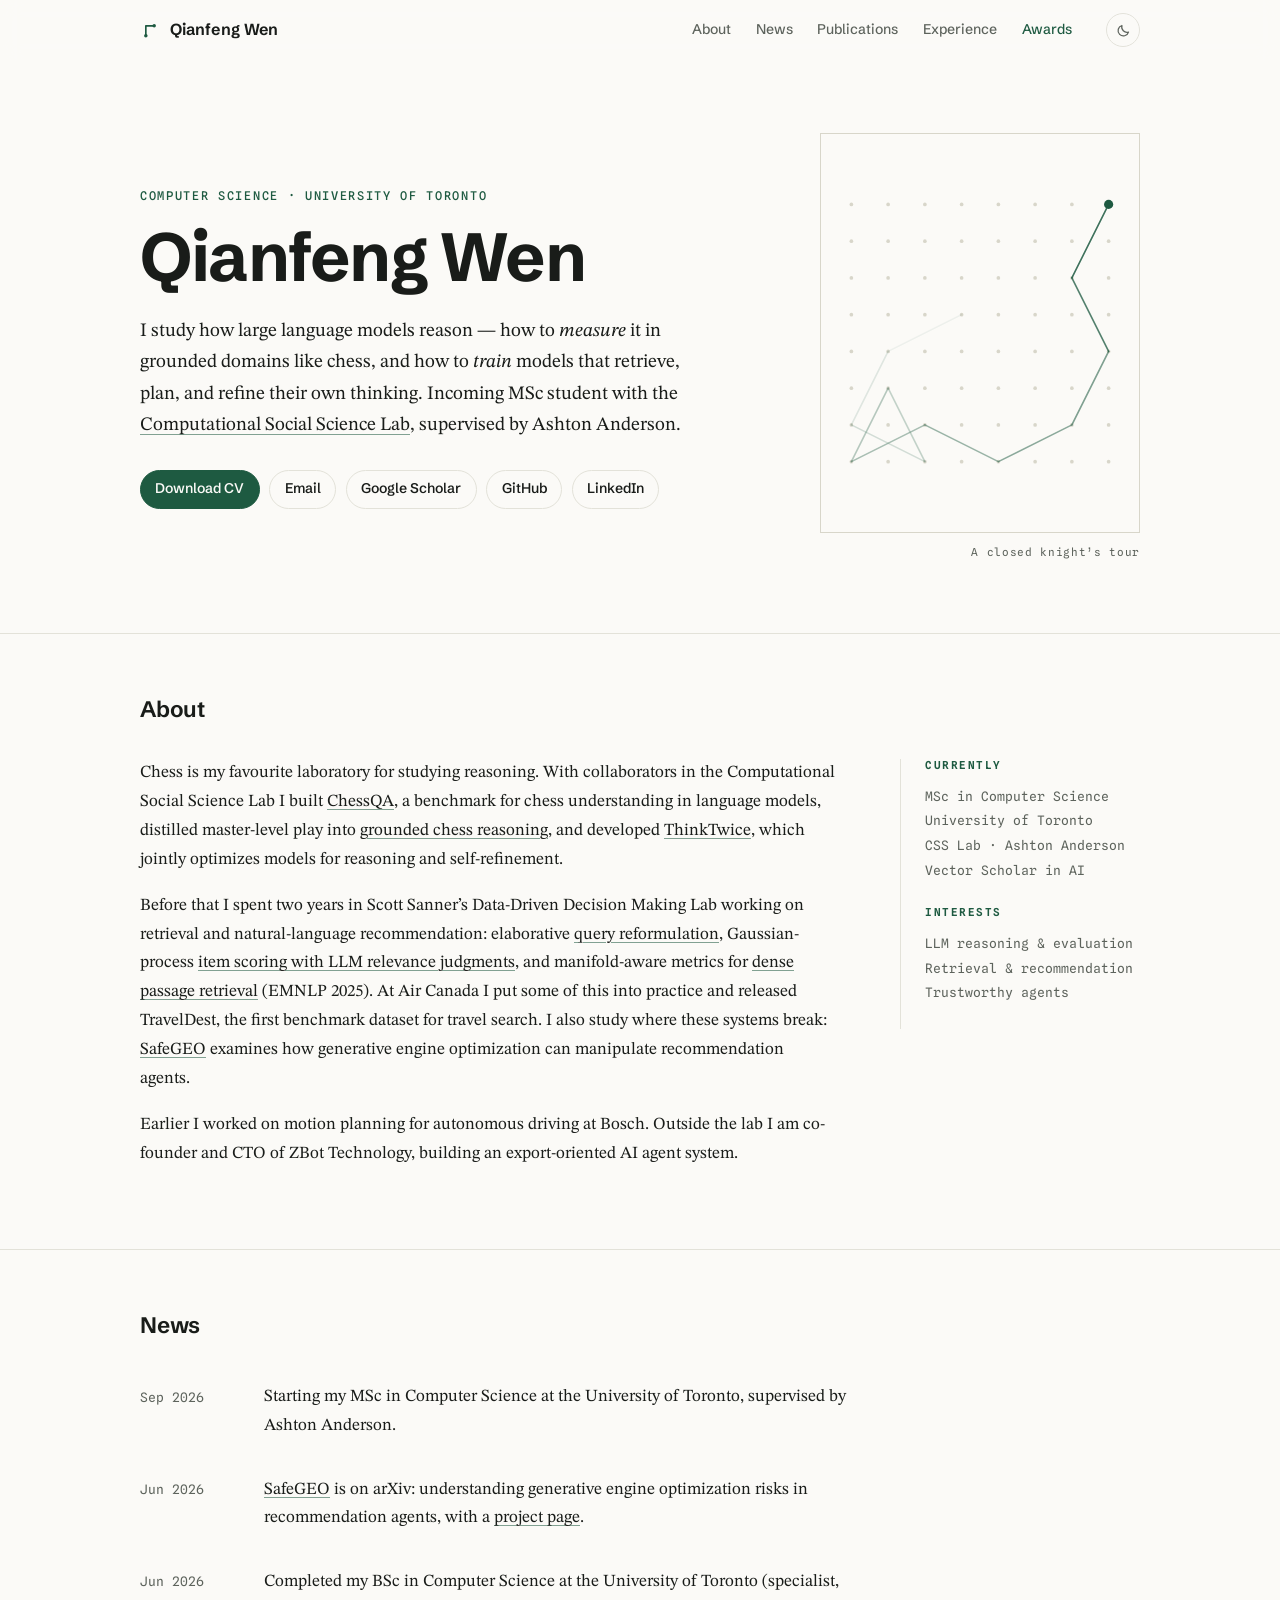
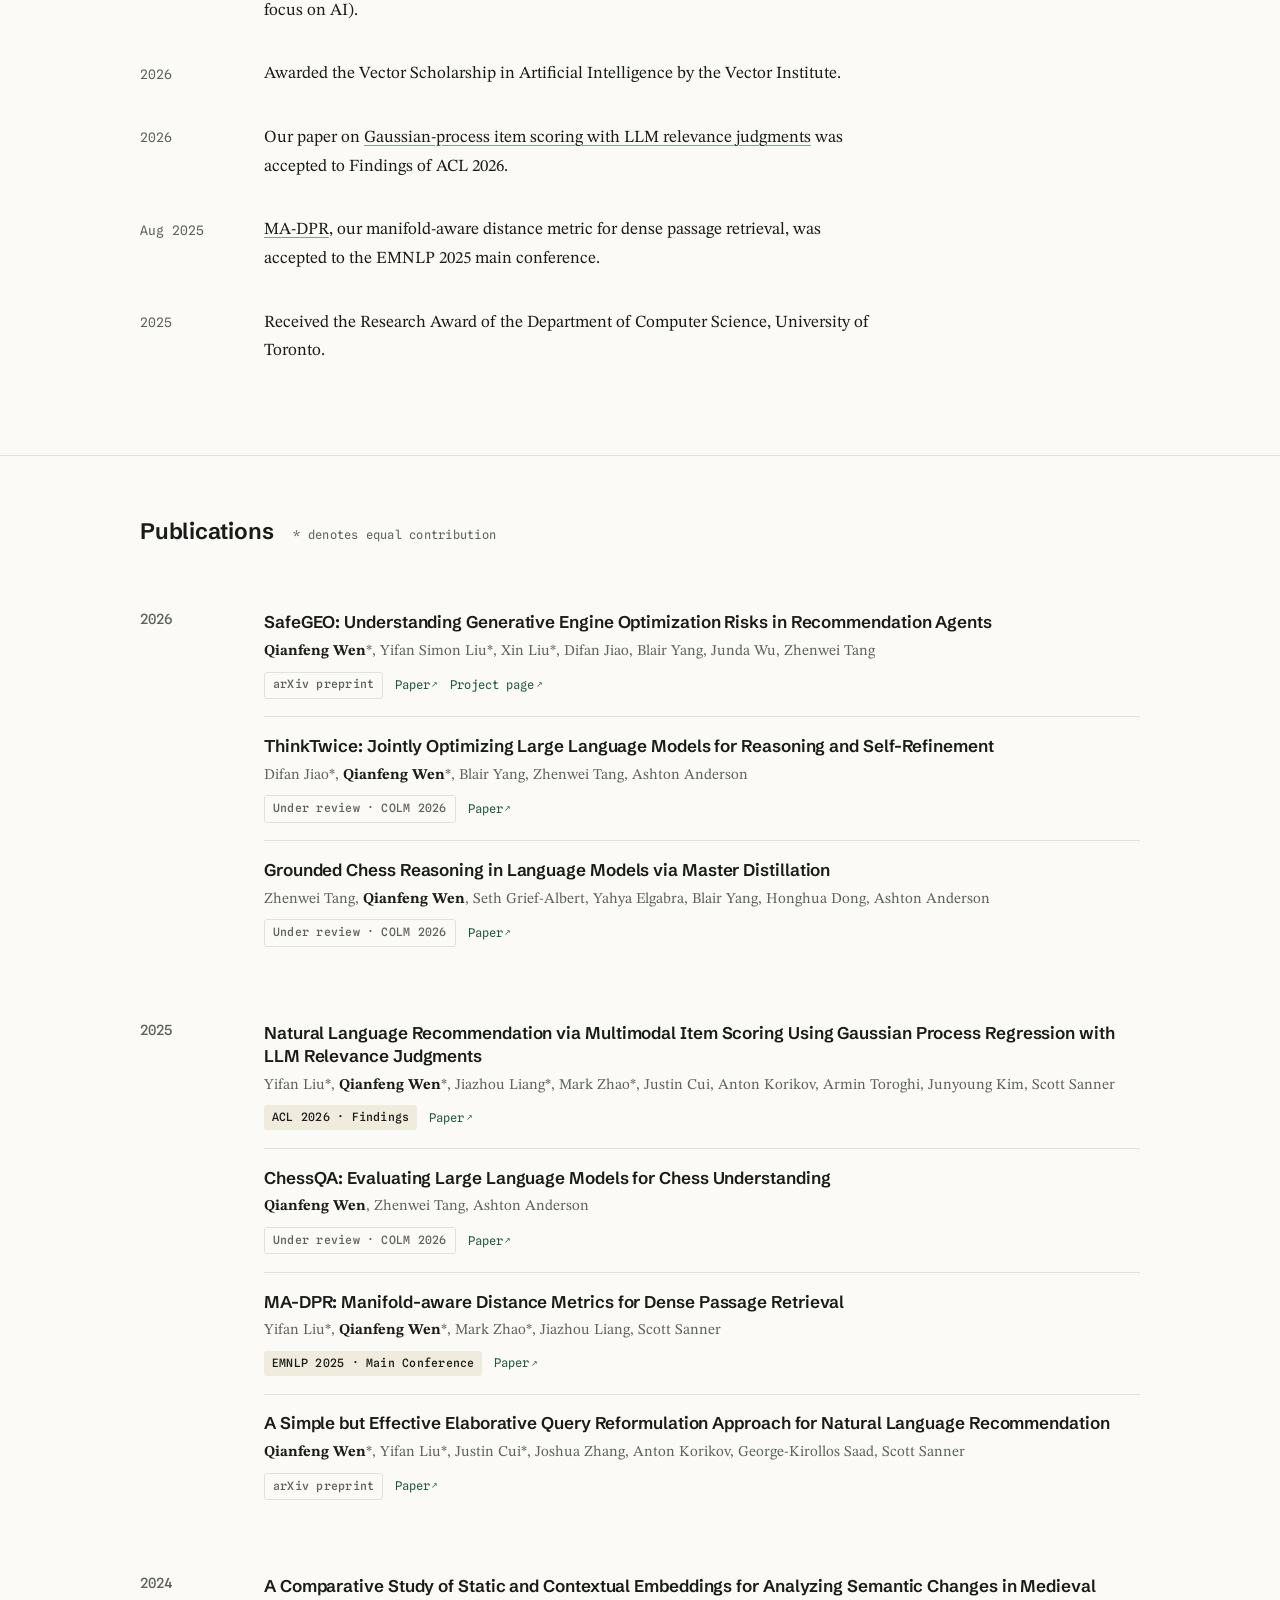
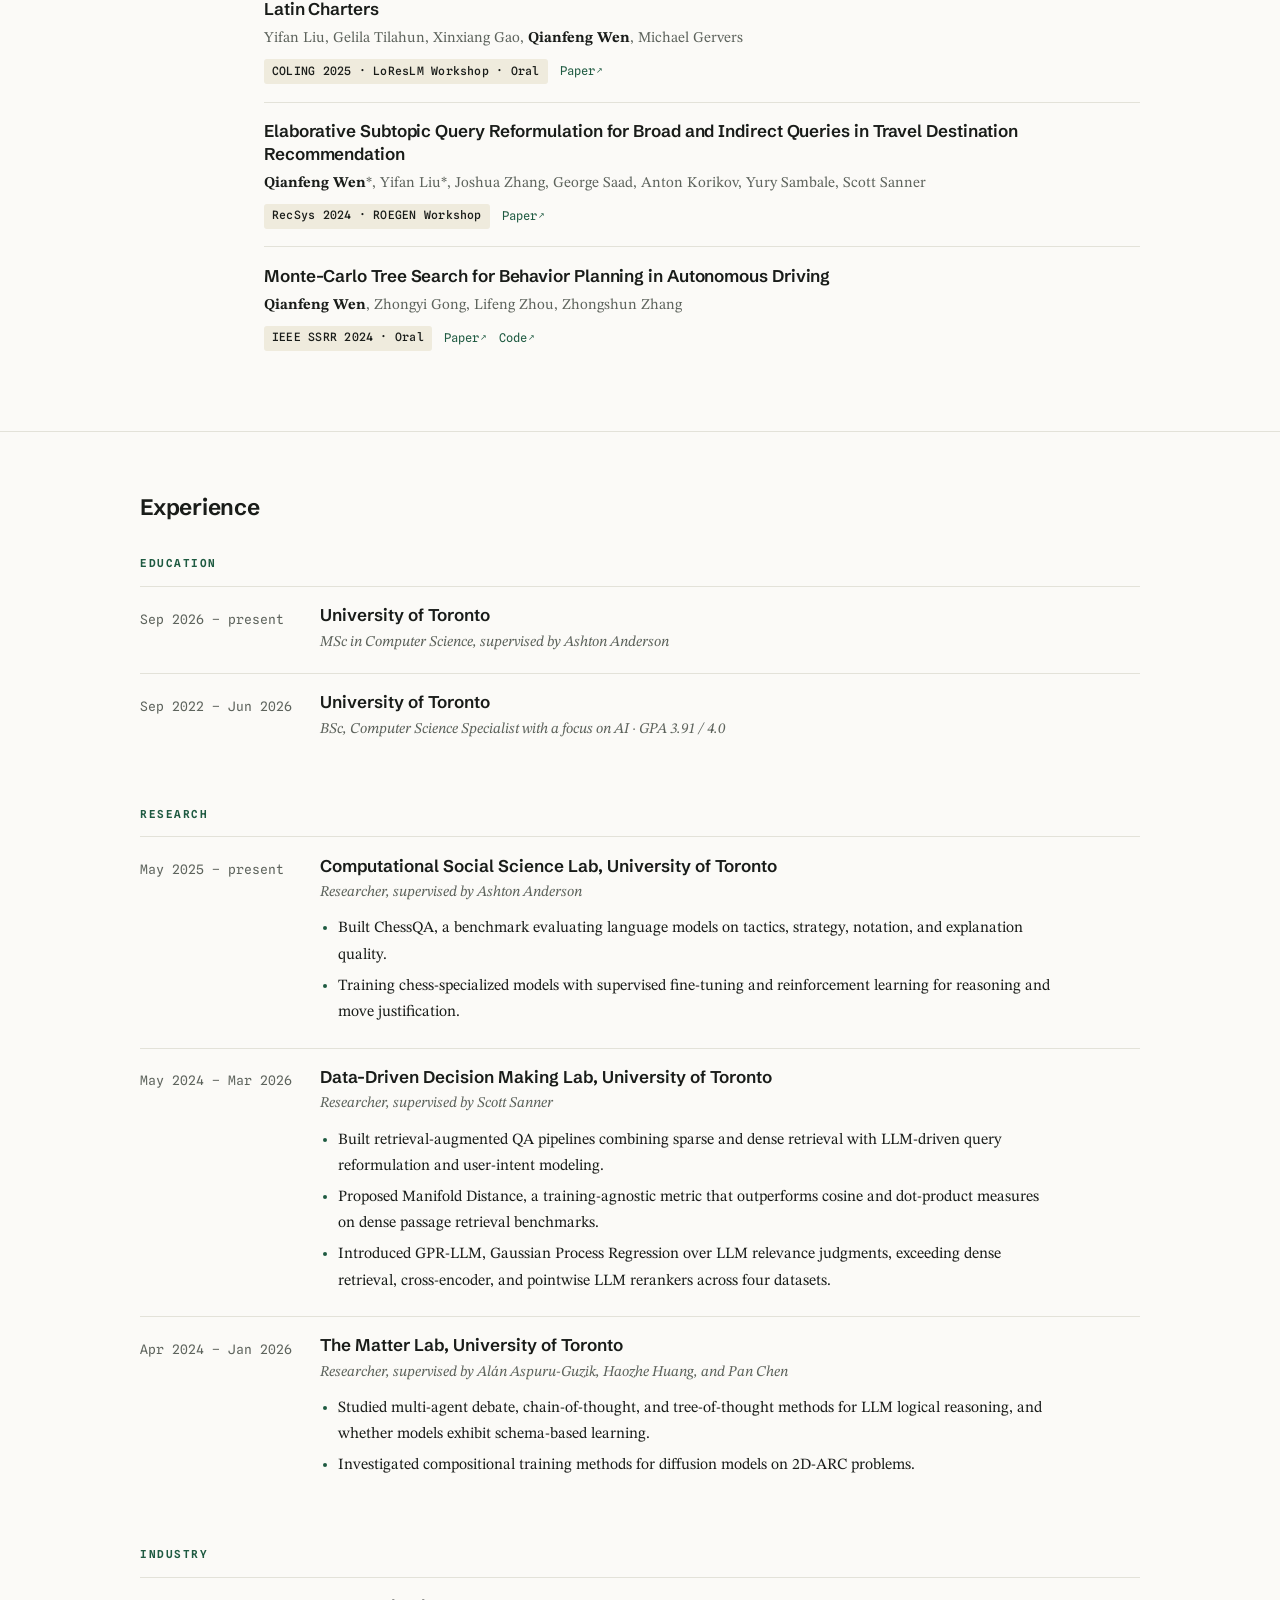
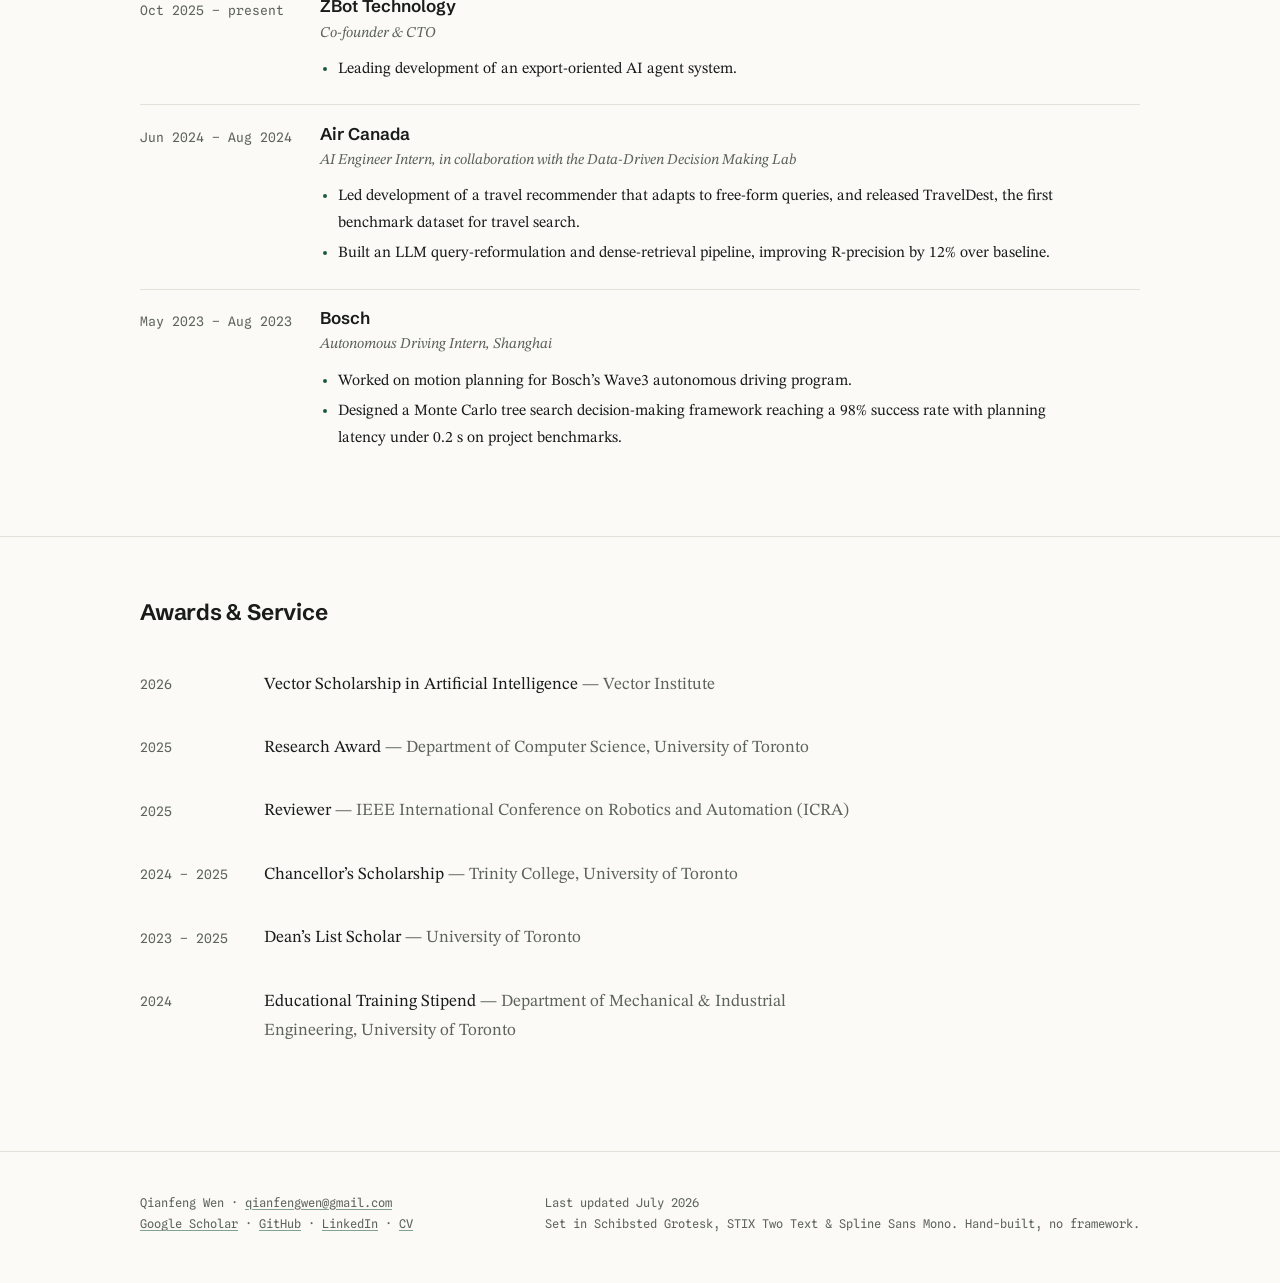
==== index.html @ 39c39734 "Polish: comet-trail ornament, OG card, README, focus and QA fixes The knight's tour now renders as a" ====
<!DOCTYPE html>
<html lang="en">
<head>
  <meta charset="utf-8">
  <meta name="viewport" content="width=device-width, initial-scale=1">
  <title>Qianfeng Wen — University of Toronto</title>
  <meta name="description" content="Qianfeng Wen is a computer science researcher at the University of Toronto studying how large language models reason: evaluation and training in grounded domains like chess, retrieval and recommendation, and the safety of recommendation agents.">
  <link rel="canonical" href="https://qianfengwen.github.io/">
  <link rel="icon" type="image/svg+xml" href="assets/img/favicon.svg">
  <link rel="stylesheet" href="assets/fonts/fonts.css">
  <link rel="stylesheet" href="css/main.css">

  <meta property="og:type" content="profile">
  <meta property="og:title" content="Qianfeng Wen — University of Toronto">
  <meta property="og:description" content="Research on LLM reasoning and evaluation, retrieval and recommendation, and trustworthy recommendation agents.">
  <meta property="og:url" content="https://qianfengwen.github.io/">
  <meta property="og:image" content="https://qianfengwen.github.io/assets/img/og-card.png">
  <meta name="twitter:card" content="summary_large_image">

  <script>
    // Set theme before first paint to avoid a flash of the wrong scheme.
    (function () {
      var saved = localStorage.getItem('theme');
      if (saved === 'dark' || saved === 'light') {
        document.documentElement.setAttribute('data-theme', saved);
      }
    })();
  </script>

  <script type="application/ld+json">
  {
    "@context": "https://schema.org",
    "@type": "Person",
    "name": "Qianfeng Wen",
    "email": "mailto:qianfengwen@gmail.com",
    "url": "https://qianfengwen.github.io/",
    "affiliation": {
      "@type": "CollegeOrUniversity",
      "name": "University of Toronto"
    },
    "jobTitle": "Graduate researcher",
    "knowsAbout": ["Large language models", "Natural language processing", "Information retrieval", "Recommender systems"],
    "sameAs": [
      "https://scholar.google.com/citations?user=auhnI1MAAAAJ",
      "https://github.com/QianfengWen/",
      "https://linkedin.com/in/qianfeng-wen-23a127290/"
    ]
  }
  </script>
</head>
<body>
  <a class="visually-hidden" href="#about">Skip to content</a>

  <header class="site-header">
    <div class="wrap">
      <a class="brand" href="#top" aria-label="Qianfeng Wen, back to top">
        <svg class="mark" width="20" height="20" viewBox="0 0 24 24" fill="none" aria-hidden="true">
          <path d="M7 19 L7 7 L17 7" stroke="currentColor" stroke-width="2" stroke-linecap="round" stroke-linejoin="round"/>
          <circle cx="7" cy="19" r="2.1" fill="currentColor"/>
          <circle cx="17" cy="7" r="2.1" fill="currentColor"/>
        </svg>
        Qianfeng Wen
      </a>
      <nav class="site-nav" aria-label="Sections">
        <a href="#about">About</a>
        <a href="#news">News</a>
        <a href="#publications">Publications</a>
        <a href="#experience">Experience</a>
        <a href="#awards">Awards</a>
      </nav>
      <button class="theme-toggle" type="button" aria-label="Switch color theme">
        <svg class="icon-moon" width="15" height="15" viewBox="0 0 24 24" fill="none" aria-hidden="true">
          <path d="M20 14.5A8.5 8.5 0 0 1 9.5 4 8.5 8.5 0 1 0 20 14.5Z" stroke="currentColor" stroke-width="2" stroke-linejoin="round"/>
        </svg>
        <svg class="icon-sun" width="15" height="15" viewBox="0 0 24 24" fill="none" aria-hidden="true">
          <circle cx="12" cy="12" r="4.5" stroke="currentColor" stroke-width="2"/>
          <path d="M12 2.5v3M12 18.5v3M2.5 12h3M18.5 12h3M5 5l2 2M17 17l2 2M19 5l-2 2M7 17l-2 2" stroke="currentColor" stroke-width="2" stroke-linecap="round"/>
        </svg>
      </button>
    </div>
  </header>

  <main id="top">

    <!-- ================= Hero ================= -->
    <section class="hero">
      <div class="wrap">
        <div class="hero-text">
          <p class="eyebrow">Computer Science &middot; University of Toronto</p>
          <h1>Qianfeng Wen</h1>
          <p class="lede">
            I study how large language models reason &mdash; how to <em>measure</em> it in grounded
            domains like chess, and how to <em>train</em> models that retrieve, plan, and refine
            their own thinking. Incoming MSc student with the
            <a href="https://csslab.cs.toronto.edu/">Computational Social Science Lab</a>,
            supervised by Ashton Anderson.
          </p>
          <div class="contact-row">
            <a class="primary" href="assets/Qianfeng_Wen_CV.pdf">Download CV</a>
            <a href="mailto:qianfengwen@gmail.com">Email</a>
            <a href="https://scholar.google.com/citations?user=auhnI1MAAAAJ">Google Scholar</a>
            <a href="https://github.com/QianfengWen/">GitHub</a>
            <a href="https://linkedin.com/in/qianfeng-wen-23a127290/">LinkedIn</a>
          </div>
        </div>

        <!--
          Portrait slot. To use a real photo, replace the <svg> below with:
            <img src="assets/img/portrait.jpg" alt="Portrait of Qianfeng Wen">
          and delete the <figcaption>. The frame handles sizing.
        -->
        <figure class="portrait">
          <div class="portrait-frame">
            <svg id="knight-tour" viewBox="0 0 320 320" role="img"
                 aria-label="A knight&rsquo;s tour traced on an eight by eight grid of points">
              <g class="tour-grid" id="tour-grid"></g>
              <!-- The tour's first nine moves, newest brightest, oldest faintest -->
              <g class="tour-path" id="tour-path" fill="none" stroke-width="1.75" stroke-linecap="round">
                <line x1="140" y1="140" x2="60" y2="180" opacity="0.09"/>
                <line x1="60" y1="180" x2="20" y2="260" opacity="0.19"/>
                <line x1="20" y1="260" x2="100" y2="300" opacity="0.28"/>
                <line x1="100" y1="300" x2="60" y2="220" opacity="0.38"/>
                <line x1="60" y1="220" x2="20" y2="300" opacity="0.47"/>
                <line x1="20" y1="300" x2="100" y2="260" opacity="0.57"/>
                <line x1="100" y1="260" x2="180" y2="300" opacity="0.66"/>
                <line x1="180" y1="300" x2="260" y2="260" opacity="0.76"/>
                <line x1="260" y1="260" x2="300" y2="180" opacity="0.85"/>
              </g>
              <circle class="tour-knight" id="tour-knight" cx="300" cy="180" r="5"/>
            </svg>
          </div>
          <figcaption>A closed knight&rsquo;s tour</figcaption>
        </figure>
      </div>
    </section>

    <!-- ================= About ================= -->
    <section class="section" id="about">
      <div class="wrap">
        <div class="section-head">
          <h2>About</h2>
        </div>
        <div class="about-grid">
          <div class="about-text">
            <p>
              Chess is my favourite laboratory for studying reasoning. With collaborators in the
              Computational Social Science Lab I built
              <a href="https://arxiv.org/abs/2510.23948">ChessQA</a>, a benchmark for chess
              understanding in language models, distilled master-level play into
              <a href="https://arxiv.org/abs/2603.20510">grounded chess reasoning</a>, and developed
              <a href="https://arxiv.org/abs/2604.01591">ThinkTwice</a>, which jointly optimizes
              models for reasoning and self-refinement.
            </p>
            <p>
              Before that I spent two years in Scott Sanner&rsquo;s Data-Driven Decision Making Lab
              working on retrieval and natural-language recommendation: elaborative
              <a href="https://arxiv.org/abs/2510.02656">query reformulation</a>, Gaussian-process
              <a href="https://arxiv.org/abs/2510.22023">item scoring with LLM relevance judgments</a>,
              and manifold-aware metrics for
              <a href="https://arxiv.org/abs/2509.13562">dense passage retrieval</a> (EMNLP 2025).
              At Air Canada I put some of this into practice and released TravelDest, the first
              benchmark dataset for travel search. I also study where these systems break:
              <a href="https://qianfengwen.github.io/SafeGEO/">SafeGEO</a> examines how generative
              engine optimization can manipulate recommendation agents.
            </p>
            <p>
              Earlier I worked on motion planning for autonomous driving at Bosch. Outside the lab
              I am co-founder and CTO of ZBot Technology, building an export-oriented AI agent
              system.
            </p>
          </div>
          <aside class="about-aside" aria-label="At a glance">
            <div>
              <h3>Currently</h3>
              <ul>
                <li>MSc in Computer Science</li>
                <li>University of Toronto</li>
                <li>CSS Lab &middot; Ashton Anderson</li>
                <li>Vector Scholar in AI</li>
              </ul>
            </div>
            <div>
              <h3>Interests</h3>
              <ul>
                <li>LLM reasoning &amp; evaluation</li>
                <li>Retrieval &amp; recommendation</li>
                <li>Trustworthy agents</li>
              </ul>
            </div>
          </aside>
        </div>
      </div>
    </section>

    <!-- ================= News ================= -->
    <section class="section" id="news">
      <div class="wrap">
        <div class="section-head">
          <h2>News</h2>
        </div>
        <ul class="news-list">
          <li>
            <time datetime="2026-09">Sep 2026</time>
            <p>Starting my MSc in Computer Science at the University of Toronto, supervised by Ashton Anderson.</p>
          </li>
          <li>
            <time datetime="2026-06">Jun 2026</time>
            <p><a href="https://arxiv.org/abs/2606.28356">SafeGEO</a> is on arXiv: understanding generative engine optimization risks in recommendation agents, with a <a href="https://qianfengwen.github.io/SafeGEO/">project page</a>.</p>
          </li>
          <li>
            <time datetime="2026-06">Jun 2026</time>
            <p>Completed my BSc in Computer Science at the University of Toronto (specialist, focus on AI).</p>
          </li>
          <li>
            <time datetime="2026">2026</time>
            <p>Awarded the Vector Scholarship in Artificial Intelligence by the Vector Institute.</p>
          </li>
          <li>
            <time datetime="2026">2026</time>
            <p>Our paper on <a href="https://arxiv.org/abs/2510.22023">Gaussian-process item scoring with LLM relevance judgments</a> was accepted to Findings of ACL 2026.</p>
          </li>
          <li>
            <time datetime="2025-08">Aug 2025</time>
            <p><a href="https://arxiv.org/abs/2509.13562">MA-DPR</a>, our manifold-aware distance metric for dense passage retrieval, was accepted to the EMNLP 2025 main conference.</p>
          </li>
          <li>
            <time datetime="2025">2025</time>
            <p>Received the Research Award of the Department of Computer Science, University of Toronto.</p>
          </li>
        </ul>
      </div>
    </section>

    <!-- ================= Publications ================= -->
    <section class="section" id="publications">
      <div class="wrap">
        <div class="section-head">
          <h2>Publications</h2>
          <p class="note">* denotes equal contribution</p>
        </div>

        <div class="pub-year">
          <h3>2026</h3>
          <ol class="pub-list">
            <li class="pub">
              <h4 class="pub-title"><a href="https://arxiv.org/abs/2606.28356">SafeGEO: Understanding Generative Engine Optimization Risks in Recommendation Agents</a></h4>
              <p class="pub-authors"><span class="me">Qianfeng Wen</span>*, Yifan Simon Liu*, Xin Liu*, Difan Jiao, Blair Yang, Junda Wu, Zhenwei Tang</p>
              <div class="pub-meta">
                <span class="venue preprint">arXiv preprint</span>
                <span class="pub-links">
                  <a href="https://arxiv.org/abs/2606.28356">Paper</a>
                  <a href="https://qianfengwen.github.io/SafeGEO/">Project page</a>
                </span>
              </div>
            </li>
            <li class="pub">
              <h4 class="pub-title"><a href="https://arxiv.org/abs/2604.01591">ThinkTwice: Jointly Optimizing Large Language Models for Reasoning and Self-Refinement</a></h4>
              <p class="pub-authors">Difan Jiao*, <span class="me">Qianfeng Wen</span>*, Blair Yang, Zhenwei Tang, Ashton Anderson</p>
              <div class="pub-meta">
                <span class="venue preprint">Under review &middot; COLM 2026</span>
                <span class="pub-links">
                  <a href="https://arxiv.org/abs/2604.01591">Paper</a>
                </span>
              </div>
            </li>
            <li class="pub">
              <h4 class="pub-title"><a href="https://arxiv.org/abs/2603.20510">Grounded Chess Reasoning in Language Models via Master Distillation</a></h4>
              <p class="pub-authors">Zhenwei Tang, <span class="me">Qianfeng Wen</span>, Seth Grief-Albert, Yahya Elgabra, Blair Yang, Honghua Dong, Ashton Anderson</p>
              <div class="pub-meta">
                <span class="venue preprint">Under review &middot; COLM 2026</span>
                <span class="pub-links">
                  <a href="https://arxiv.org/abs/2603.20510">Paper</a>
                </span>
              </div>
            </li>
          </ol>
        </div>

        <div class="pub-year">
          <h3>2025</h3>
          <ol class="pub-list">
            <li class="pub">
              <h4 class="pub-title"><a href="https://arxiv.org/abs/2510.22023">Natural Language Recommendation via Multimodal Item Scoring Using Gaussian Process Regression with LLM Relevance Judgments</a></h4>
              <p class="pub-authors">Yifan Liu*, <span class="me">Qianfeng Wen</span>*, Jiazhou Liang*, Mark Zhao*, Justin Cui, Anton Korikov, Armin Toroghi, Junyoung Kim, Scott Sanner</p>
              <div class="pub-meta">
                <span class="venue">ACL 2026 &middot; Findings</span>
                <span class="pub-links">
                  <a href="https://arxiv.org/abs/2510.22023">Paper</a>
                </span>
              </div>
            </li>
            <li class="pub">
              <h4 class="pub-title"><a href="https://arxiv.org/abs/2510.23948">ChessQA: Evaluating Large Language Models for Chess Understanding</a></h4>
              <p class="pub-authors"><span class="me">Qianfeng Wen</span>, Zhenwei Tang, Ashton Anderson</p>
              <div class="pub-meta">
                <span class="venue preprint">Under review &middot; COLM 2026</span>
                <span class="pub-links">
                  <a href="https://arxiv.org/abs/2510.23948">Paper</a>
                </span>
              </div>
            </li>
            <li class="pub">
              <h4 class="pub-title"><a href="https://arxiv.org/abs/2509.13562">MA-DPR: Manifold-aware Distance Metrics for Dense Passage Retrieval</a></h4>
              <p class="pub-authors">Yifan Liu*, <span class="me">Qianfeng Wen</span>*, Mark Zhao*, Jiazhou Liang, Scott Sanner</p>
              <div class="pub-meta">
                <span class="venue">EMNLP 2025 &middot; Main Conference</span>
                <span class="pub-links">
                  <a href="https://arxiv.org/abs/2509.13562">Paper</a>
                </span>
              </div>
            </li>
            <li class="pub">
              <h4 class="pub-title"><a href="https://arxiv.org/abs/2510.02656">A Simple but Effective Elaborative Query Reformulation Approach for Natural Language Recommendation</a></h4>
              <p class="pub-authors"><span class="me">Qianfeng Wen</span>*, Yifan Liu*, Justin Cui*, Joshua Zhang, Anton Korikov, George-Kirollos Saad, Scott Sanner</p>
              <div class="pub-meta">
                <span class="venue preprint">arXiv preprint</span>
                <span class="pub-links">
                  <a href="https://arxiv.org/abs/2510.02656">Paper</a>
                </span>
              </div>
            </li>
          </ol>
        </div>

        <div class="pub-year">
          <h3>2024</h3>
          <ol class="pub-list">
            <li class="pub">
              <h4 class="pub-title"><a href="https://aclanthology.org/2025.loreslm-1.14/">A Comparative Study of Static and Contextual Embeddings for Analyzing Semantic Changes in Medieval Latin Charters</a></h4>
              <p class="pub-authors">Yifan Liu, Gelila Tilahun, Xinxiang Gao, <span class="me">Qianfeng Wen</span>, Michael Gervers</p>
              <div class="pub-meta">
                <span class="venue">COLING 2025 &middot; LoResLM Workshop &middot; Oral</span>
                <span class="pub-links">
                  <a href="https://aclanthology.org/2025.loreslm-1.14/">Paper</a>
                </span>
              </div>
            </li>
            <li class="pub">
              <h4 class="pub-title"><a href="https://arxiv.org/abs/2410.01598">Elaborative Subtopic Query Reformulation for Broad and Indirect Queries in Travel Destination Recommendation</a></h4>
              <p class="pub-authors"><span class="me">Qianfeng Wen</span>*, Yifan Liu*, Joshua Zhang, George Saad, Anton Korikov, Yury Sambale, Scott Sanner</p>
              <div class="pub-meta">
                <span class="venue">RecSys 2024 &middot; ROEGEN Workshop</span>
                <span class="pub-links">
                  <a href="https://arxiv.org/abs/2410.01598">Paper</a>
                </span>
              </div>
            </li>
            <li class="pub">
              <h4 class="pub-title"><a href="https://ieeexplore.ieee.org/abstract/document/10770028">Monte-Carlo Tree Search for Behavior Planning in Autonomous Driving</a></h4>
              <p class="pub-authors"><span class="me">Qianfeng Wen</span>, Zhongyi Gong, Lifeng Zhou, Zhongshun Zhang</p>
              <div class="pub-meta">
                <span class="venue">IEEE SSRR 2024 &middot; Oral</span>
                <span class="pub-links">
                  <a href="https://ieeexplore.ieee.org/abstract/document/10770028">Paper</a>
                  <a href="https://github.com/zhongshun/MCTS_for_Behavior_Planning">Code</a>
                </span>
              </div>
            </li>
          </ol>
        </div>
      </div>
    </section>

    <!-- ================= Experience ================= -->
    <section class="section" id="experience">
      <div class="wrap">
        <div class="section-head">
          <h2>Experience</h2>
        </div>

        <div class="xp-group">
          <h3>Education</h3>
          <article class="xp">
            <time>Sep 2026 &ndash; present</time>
            <div>
              <h4>University of Toronto</h4>
              <span class="role">MSc in Computer Science, supervised by Ashton Anderson</span>
            </div>
          </article>
          <article class="xp">
            <time>Sep 2022 &ndash; Jun 2026</time>
            <div>
              <h4>University of Toronto</h4>
              <span class="role">BSc, Computer Science Specialist with a focus on AI &middot; GPA 3.91 / 4.0</span>
            </div>
          </article>
        </div>

        <div class="xp-group">
          <h3>Research</h3>
          <article class="xp">
            <time>May 2025 &ndash; present</time>
            <div>
              <h4>Computational Social Science Lab, University of Toronto</h4>
              <span class="role">Researcher, supervised by Ashton Anderson</span>
              <ul>
                <li>Built ChessQA, a benchmark evaluating language models on tactics, strategy, notation, and explanation quality.</li>
                <li>Training chess-specialized models with supervised fine-tuning and reinforcement learning for reasoning and move justification.</li>
              </ul>
            </div>
          </article>
          <article class="xp">
            <time>May 2024 &ndash; Mar 2026</time>
            <div>
              <h4>Data-Driven Decision Making Lab, University of Toronto</h4>
              <span class="role">Researcher, supervised by Scott Sanner</span>
              <ul>
                <li>Built retrieval-augmented QA pipelines combining sparse and dense retrieval with LLM-driven query reformulation and user-intent modeling.</li>
                <li>Proposed Manifold Distance, a training-agnostic metric that outperforms cosine and dot-product measures on dense passage retrieval benchmarks.</li>
                <li>Introduced GPR-LLM, Gaussian Process Regression over LLM relevance judgments, exceeding dense retrieval, cross-encoder, and pointwise LLM rerankers across four datasets.</li>
              </ul>
            </div>
          </article>
          <article class="xp">
            <time>Apr 2024 &ndash; Jan 2026</time>
            <div>
              <h4>The Matter Lab, University of Toronto</h4>
              <span class="role">Researcher, supervised by Al&aacute;n Aspuru-Guzik, Haozhe Huang, and Pan Chen</span>
              <ul>
                <li>Studied multi-agent debate, chain-of-thought, and tree-of-thought methods for LLM logical reasoning, and whether models exhibit schema-based learning.</li>
                <li>Investigated compositional training methods for diffusion models on 2D-ARC problems.</li>
              </ul>
            </div>
          </article>
        </div>

        <div class="xp-group">
          <h3>Industry</h3>
          <article class="xp">
            <time>Oct 2025 &ndash; present</time>
            <div>
              <h4>ZBot Technology</h4>
              <span class="role">Co-founder &amp; CTO</span>
              <ul>
                <li>Leading development of an export-oriented AI agent system.</li>
              </ul>
            </div>
          </article>
          <article class="xp">
            <time>Jun 2024 &ndash; Aug 2024</time>
            <div>
              <h4>Air Canada</h4>
              <span class="role">AI Engineer Intern, in collaboration with the Data-Driven Decision Making Lab</span>
              <ul>
                <li>Led development of a travel recommender that adapts to free-form queries, and released TravelDest, the first benchmark dataset for travel search.</li>
                <li>Built an LLM query-reformulation and dense-retrieval pipeline, improving R-precision by 12% over baseline.</li>
              </ul>
            </div>
          </article>
          <article class="xp">
            <time>May 2023 &ndash; Aug 2023</time>
            <div>
              <h4>Bosch</h4>
              <span class="role">Autonomous Driving Intern, Shanghai</span>
              <ul>
                <li>Worked on motion planning for Bosch&rsquo;s Wave3 autonomous driving program.</li>
                <li>Designed a Monte Carlo tree search decision-making framework reaching a 98% success rate with planning latency under 0.2 s on project benchmarks.</li>
              </ul>
            </div>
          </article>
        </div>
      </div>
    </section>

    <!-- ================= Awards & Service ================= -->
    <section class="section" id="awards">
      <div class="wrap">
        <div class="section-head">
          <h2>Awards &amp; Service</h2>
        </div>
        <ul class="award-list">
          <li>
            <span class="years">2026</span>
            <p>Vector Scholarship in Artificial Intelligence <span class="grantor">&mdash; Vector Institute</span></p>
          </li>
          <li>
            <span class="years">2025</span>
            <p>Research Award <span class="grantor">&mdash; Department of Computer Science, University of Toronto</span></p>
          </li>
          <li>
            <span class="years">2025</span>
            <p>Reviewer <span class="grantor">&mdash; IEEE International Conference on Robotics and Automation (ICRA)</span></p>
          </li>
          <li>
            <span class="years">2024 &ndash; 2025</span>
            <p>Chancellor&rsquo;s Scholarship <span class="grantor">&mdash; Trinity College, University of Toronto</span></p>
          </li>
          <li>
            <span class="years">2023 &ndash; 2025</span>
            <p>Dean&rsquo;s List Scholar <span class="grantor">&mdash; University of Toronto</span></p>
          </li>
          <li>
            <span class="years">2024</span>
            <p>Educational Training Stipend <span class="grantor">&mdash; Department of Mechanical &amp; Industrial Engineering, University of Toronto</span></p>
          </li>
        </ul>
      </div>
    </section>
  </main>

  <footer class="site-footer">
    <div class="wrap">
      <p>
        Qianfeng Wen &middot; <a href="mailto:qianfengwen@gmail.com">qianfengwen@gmail.com</a><br>
        <a href="https://scholar.google.com/citations?user=auhnI1MAAAAJ">Google Scholar</a> &middot;
        <a href="https://github.com/QianfengWen/">GitHub</a> &middot;
        <a href="https://linkedin.com/in/qianfeng-wen-23a127290/">LinkedIn</a> &middot;
        <a href="assets/Qianfeng_Wen_CV.pdf">CV</a>
      </p>
      <p>
        Last updated July 2026<br>
        Set in Schibsted Grotesk, STIX Two Text &amp; Spline Sans Mono. Hand-built, no framework.
      </p>
    </div>
  </footer>

  <script src="js/main.js" defer></script>
</body>
</html>
---- assets/fonts/fonts.css ----
@font-face {
  font-family: 'Schibsted Grotesk';
  font-style: italic;
  font-weight: 400 900;
  font-display: swap;
  src: url('schibsted-grotesk-400-900-italic.woff2') format('woff2');
}
@font-face {
  font-family: 'Schibsted Grotesk';
  font-style: normal;
  font-weight: 400 900;
  font-display: swap;
  src: url('schibsted-grotesk-400-900.woff2') format('woff2');
}
@font-face {
  font-family: 'STIX Two Text';
  font-style: italic;
  font-weight: 400 700;
  font-display: swap;
  src: url('stix-two-text-400-700-italic.woff2') format('woff2');
}
@font-face {
  font-family: 'STIX Two Text';
  font-style: normal;
  font-weight: 400 700;
  font-display: swap;
  src: url('stix-two-text-400-700.woff2') format('woff2');
}
@font-face {
  font-family: 'Spline Sans Mono';
  font-style: normal;
  font-weight: 300 700;
  font-display: swap;
  src: url('spline-sans-mono-300-700.woff2') format('woff2');
}
---- css/main.css ----
/* ==========================================================================
   qianfengwen.github.io — tournament board, journal page
   Tokens and rationale: docs/design.md
   ========================================================================== */

/* ---- Tokens ------------------------------------------------------------ */

:root {
  --paper: #FBFAF7;
  --ink: #191C19;
  --muted: #5D635C;
  --accent: #1E5A41;
  --accent-soft: rgba(30, 90, 65, 0.08);
  --buff: #EFEBDD;
  --hairline: #E3E2D9;
  --frame: #D8D6CA;

  --font-display: 'Schibsted Grotesk', 'Helvetica Neue', Arial, sans-serif;
  --font-body: 'STIX Two Text', Georgia, 'Times New Roman', serif;
  --font-mono: 'Spline Sans Mono', 'SFMono-Regular', Consolas, monospace;

  --w-page: 1080px;
  --w-text: 46rem;
  --pad-x: clamp(1.25rem, 4vw, 2.5rem);

  color-scheme: light;
}

[data-theme="dark"] {
  --paper: #101411;
  --ink: #E7E4D8;
  --muted: #9AA096;
  --accent: #7BC49A;
  --accent-soft: rgba(123, 196, 154, 0.10);
  --buff: #1B231D;
  --hairline: #232A24;
  --frame: #2C352E;
  color-scheme: dark;
}

@media (prefers-color-scheme: dark) {
  :root:not([data-theme="light"]) {
    --paper: #101411;
    --ink: #E7E4D8;
    --muted: #9AA096;
    --accent: #7BC49A;
    --accent-soft: rgba(123, 196, 154, 0.10);
    --buff: #1B231D;
    --hairline: #232A24;
    --frame: #2C352E;
    color-scheme: dark;
  }
}

/* ---- Base -------------------------------------------------------------- */

*,
*::before,
*::after {
  box-sizing: border-box;
}

html {
  scroll-behavior: smooth;
  scroll-padding-top: 5rem;
}

body {
  margin: 0;
  background: var(--paper);
  color: var(--ink);
  font-family: var(--font-body);
  font-size: 1.0625rem;
  line-height: 1.7;
  text-rendering: optimizeLegibility;
  -webkit-font-smoothing: antialiased;
}

::selection {
  background: var(--accent);
  color: var(--paper);
}

a {
  color: var(--ink);
  text-decoration: underline;
  text-decoration-color: color-mix(in srgb, var(--accent) 55%, transparent);
  text-decoration-thickness: 1px;
  text-underline-offset: 0.2em;
  transition: color 120ms ease, text-decoration-color 120ms ease;
}

a:hover {
  color: var(--accent);
  text-decoration-color: var(--accent);
}

:focus-visible {
  outline: 2px solid var(--accent);
  outline-offset: 3px;
  border-radius: 1px;
}

h1, h2, h3 {
  font-family: var(--font-display);
  line-height: 1.15;
  margin: 0;
}

p {
  margin: 0 0 1em;
  max-width: var(--w-text);
}

.wrap {
  max-width: var(--w-page);
  margin: 0 auto;
  padding-left: var(--pad-x);
  padding-right: var(--pad-x);
}

.eyebrow {
  font-family: var(--font-mono);
  font-size: 0.75rem;
  font-weight: 500;
  letter-spacing: 0.14em;
  text-transform: uppercase;
  color: var(--accent);
}

.visually-hidden {
  position: absolute;
  width: 1px;
  height: 1px;
  margin: -1px;
  padding: 0;
  overflow: hidden;
  clip: rect(0 0 0 0);
  white-space: nowrap;
  border: 0;
}

/* ---- Header ------------------------------------------------------------ */

.site-header {
  position: sticky;
  top: 0;
  z-index: 10;
  background: color-mix(in srgb, var(--paper) 88%, transparent);
  backdrop-filter: blur(10px);
  -webkit-backdrop-filter: blur(10px);
  border-bottom: 1px solid transparent;
  transition: border-color 200ms ease;
}

.site-header.scrolled {
  border-bottom-color: var(--hairline);
}

.site-header .wrap {
  display: flex;
  align-items: center;
  gap: 1.5rem;
  height: 3.75rem;
}

.brand {
  display: inline-flex;
  align-items: center;
  gap: 0.6rem;
  font-family: var(--font-display);
  font-weight: 650;
  font-size: 1rem;
  letter-spacing: 0.01em;
  text-decoration: none;
  color: var(--ink);
  white-space: nowrap;
}

.brand:hover {
  color: var(--ink);
}

.brand .mark {
  color: var(--accent);
  display: block;
}

.site-nav {
  margin-left: auto;
  display: flex;
  align-items: center;
  gap: 0.25rem;
  overflow-x: auto;
  scrollbar-width: none;
}

.site-nav::-webkit-scrollbar {
  display: none;
}

.site-nav a {
  font-family: var(--font-display);
  font-size: 0.875rem;
  font-weight: 500;
  color: var(--muted);
  text-decoration: none;
  padding: 0.35rem 0.65rem;
  border-radius: 999px;
  white-space: nowrap;
}

.site-nav a:hover {
  color: var(--ink);
  background: var(--accent-soft);
}

.site-nav a.active {
  color: var(--accent);
}

.theme-toggle {
  flex: none;
  display: inline-flex;
  align-items: center;
  justify-content: center;
  width: 2.1rem;
  height: 2.1rem;
  padding: 0;
  border: 1px solid var(--hairline);
  border-radius: 999px;
  background: transparent;
  color: var(--muted);
  cursor: pointer;
  transition: color 120ms ease, border-color 120ms ease;
}

.theme-toggle:hover {
  color: var(--accent);
  border-color: var(--accent);
}

.theme-toggle .icon-sun { display: none; }
.theme-toggle .icon-moon { display: block; }

[data-theme="dark"] .theme-toggle .icon-sun { display: block; }
[data-theme="dark"] .theme-toggle .icon-moon { display: none; }

@media (prefers-color-scheme: dark) {
  :root:not([data-theme="light"]) .theme-toggle .icon-sun { display: block; }
  :root:not([data-theme="light"]) .theme-toggle .icon-moon { display: none; }
}

/* ---- Hero -------------------------------------------------------------- */

.hero .wrap {
  display: grid;
  grid-template-columns: minmax(0, 1fr) minmax(15rem, 20rem);
  gap: clamp(2rem, 6vw, 5rem);
  align-items: center;
  padding-top: clamp(3rem, 8vh, 5.5rem);
  padding-bottom: clamp(3rem, 8vh, 5rem);
}

.hero h1 {
  font-size: clamp(2.75rem, 6.5vw, 4.25rem);
  font-weight: 700;
  letter-spacing: -0.022em;
  margin: 0.75rem 0 1.25rem;
}

.hero .lede {
  font-size: 1.1875rem;
  line-height: 1.65;
  max-width: 34rem;
}

.hero .lede em {
  font-style: italic;
}

.contact-row {
  display: flex;
  flex-wrap: wrap;
  align-items: center;
  gap: 0.6rem;
  margin-top: 1.75rem;
}

.contact-row a {
  font-family: var(--font-display);
  font-size: 0.875rem;
  font-weight: 550;
  text-decoration: none;
  padding: 0.42rem 0.9rem;
  border: 1px solid var(--hairline);
  border-radius: 999px;
  color: var(--ink);
  transition: border-color 120ms ease, background 120ms ease, color 120ms ease;
}

.contact-row a:hover {
  border-color: var(--accent);
  color: var(--accent);
  background: var(--accent-soft);
}

.contact-row a.primary {
  background: var(--accent);
  border-color: var(--accent);
  color: var(--paper);
}

.contact-row a.primary:hover {
  background: color-mix(in srgb, var(--accent) 88%, var(--ink));
  color: var(--paper);
}

/* Portrait frame: holds the knight's tour until a real photo replaces it */

.portrait {
  margin: 0;
}

.portrait-frame {
  border: 1px solid var(--frame);
  background: var(--paper);
  padding: 0.75rem;
  aspect-ratio: 4 / 5;
  display: flex;
  align-items: center;
  justify-content: center;
}

.portrait-frame img {
  width: 100%;
  height: 100%;
  object-fit: cover;
  display: block;
}

.portrait-frame svg {
  width: 100%;
  height: auto;
  display: block;
}

.tour-grid { fill: var(--frame); }
.tour-path { stroke: var(--accent); }
.tour-knight { fill: var(--accent); }

.portrait figcaption {
  font-family: var(--font-mono);
  font-size: 0.6875rem;
  letter-spacing: 0.06em;
  color: var(--muted);
  text-align: right;
  margin-top: 0.6rem;
}

/* ---- Sections ---------------------------------------------------------- */

.section {
  border-top: 1px solid var(--hairline);
}

.section .wrap {
  padding-top: clamp(3rem, 7vh, 4.5rem);
  padding-bottom: clamp(3rem, 7vh, 4.5rem);
}

.section-head {
  display: flex;
  align-items: baseline;
  gap: 1.25rem;
  margin-bottom: 2.25rem;
}

.section-head h2 {
  font-size: 1.4rem;
  font-weight: 650;
  letter-spacing: -0.01em;
}

.section-head .note {
  font-family: var(--font-mono);
  font-size: 0.75rem;
  color: var(--muted);
  letter-spacing: 0.02em;
}

/* ---- About ------------------------------------------------------------- */

.about-grid {
  display: grid;
  grid-template-columns: minmax(0, var(--w-text)) minmax(15rem, 1fr);
  gap: clamp(2rem, 5vw, 4rem);
}

.about-aside {
  font-family: var(--font-mono);
  font-size: 0.8125rem;
  line-height: 1.9;
  color: var(--muted);
  border-left: 1px solid var(--hairline);
  padding-left: 1.5rem;
  align-self: start;
}

.about-aside h3 {
  font-family: var(--font-mono);
  font-size: 0.6875rem;
  font-weight: 600;
  letter-spacing: 0.14em;
  text-transform: uppercase;
  color: var(--accent);
  margin-bottom: 0.75rem;
}

.about-aside ul {
  list-style: none;
  margin: 0 0 1.5rem;
  padding: 0;
}

/* ---- News -------------------------------------------------------------- */

.news-list {
  list-style: none;
  margin: 0;
  padding: 0;
  max-width: var(--w-text);
}

.news-list li {
  display: grid;
  grid-template-columns: 6.5rem minmax(0, 1fr);
  gap: 1.25rem;
  padding: 0.55rem 0;
}

.news-list time {
  font-family: var(--font-mono);
  font-size: 0.8125rem;
  color: var(--muted);
  padding-top: 0.15rem;
  white-space: nowrap;
}

/* ---- Publications ------------------------------------------------------ */

.pub-year {
  display: grid;
  grid-template-columns: 6.5rem minmax(0, 1fr);
  gap: 1.25rem;
}

.pub-year + .pub-year {
  margin-top: 2.5rem;
}

.pub-year > h3 {
  font-family: var(--font-mono);
  font-size: 0.875rem;
  font-weight: 500;
  color: var(--muted);
  padding-top: 1.1rem;
}

.pub-list {
  list-style: none;
  margin: 0;
  padding: 0;
}

.pub {
  padding: 1.1rem 1.1rem 1.1rem 0;
  border-top: 1px solid var(--hairline);
}

.pub:first-child {
  border-top: none;
}

.pub-title {
  font-family: var(--font-display);
  font-size: 1.0625rem;
  font-weight: 620;
  letter-spacing: -0.005em;
  line-height: 1.35;
  margin: 0 0 0.3rem;
}

.pub-title a {
  text-decoration: none;
}

.pub-title a:hover {
  color: var(--accent);
  text-decoration: underline;
  text-decoration-color: var(--accent);
  text-decoration-thickness: 1px;
}

.pub-authors {
  margin: 0 0 0.45rem;
  font-size: 0.9375rem;
  color: var(--muted);
  max-width: none;
}

.pub-authors .me {
  color: var(--ink);
  font-weight: 700;
}

.pub-meta {
  display: flex;
  flex-wrap: wrap;
  align-items: center;
  gap: 0.5rem 0.75rem;
}

.venue {
  font-family: var(--font-mono);
  font-size: 0.71875rem;
  font-weight: 500;
  letter-spacing: 0.02em;
  color: var(--ink);
  background: var(--buff);
  border-radius: 3px;
  padding: 0.18rem 0.5rem;
}

.venue.preprint {
  background: transparent;
  border: 1px solid var(--hairline);
  color: var(--muted);
}

.pub-links {
  display: inline-flex;
  gap: 0.75rem;
}

.pub-links a {
  font-family: var(--font-mono);
  font-size: 0.75rem;
  color: var(--accent);
  text-decoration: none;
}

.pub-links a::after {
  content: "\2197";  /* north-east arrow */
  font-size: 0.65em;
  margin-left: 0.15em;
  vertical-align: 0.25em;
}

.pub-links a:hover {
  text-decoration: underline;
  text-underline-offset: 0.25em;
}

/* ---- Experience -------------------------------------------------------- */

.xp-group + .xp-group {
  margin-top: 3rem;
}

.xp-group > h3 {
  font-family: var(--font-mono);
  font-size: 0.6875rem;
  font-weight: 600;
  letter-spacing: 0.14em;
  text-transform: uppercase;
  color: var(--accent);
  margin-bottom: 1rem;
}

.xp {
  display: grid;
  grid-template-columns: 10rem minmax(0, var(--w-text));
  gap: 1.25rem;
  padding: 1.1rem 0;
  border-top: 1px solid var(--hairline);
}

.xp time {
  font-family: var(--font-mono);
  font-size: 0.8125rem;
  color: var(--muted);
  padding-top: 0.2rem;
}

.xp h4 {
  font-family: var(--font-display);
  font-size: 1.0625rem;
  font-weight: 620;
  margin: 0;
  line-height: 1.35;
}

.xp .role {
  display: block;
  font-family: var(--font-body);
  font-style: italic;
  font-weight: 400;
  font-size: 0.9375rem;
  color: var(--muted);
  margin-top: 0.15rem;
}

.xp ul {
  margin: 0.6rem 0 0;
  padding-left: 1.1rem;
}

.xp li {
  margin: 0.25rem 0;
  font-size: 0.9782rem;
}

.xp li::marker {
  color: var(--accent);
}

/* ---- Awards & Service --------------------------------------------------- */

.award-list {
  list-style: none;
  margin: 0;
  padding: 0;
  max-width: var(--w-text);
}

.award-list li {
  display: grid;
  grid-template-columns: 6.5rem minmax(0, 1fr);
  gap: 1.25rem;
  padding: 0.55rem 0;
}

.award-list .years {
  font-family: var(--font-mono);
  font-size: 0.8125rem;
  color: var(--muted);
  padding-top: 0.15rem;
  white-space: nowrap;
}

.award-list .grantor {
  color: var(--muted);
}

/* ---- Footer ------------------------------------------------------------ */

.site-footer {
  border-top: 1px solid var(--hairline);
  margin-top: 1rem;
}

.site-footer .wrap {
  padding-top: 2.5rem;
  padding-bottom: 3rem;
  display: flex;
  flex-wrap: wrap;
  gap: 1rem 2.5rem;
  justify-content: space-between;
  align-items: baseline;
}

.site-footer p {
  margin: 0;
  font-family: var(--font-mono);
  font-size: 0.75rem;
  color: var(--muted);
  line-height: 1.8;
}

.site-footer a {
  color: var(--muted);
}

.site-footer a:hover {
  color: var(--accent);
}

/* ---- Responsive --------------------------------------------------------- */

@media (max-width: 860px) {
  .hero .wrap {
    grid-template-columns: 1fr;
    padding-top: 2.5rem;
  }

  .portrait {
    order: -1;
    max-width: 15rem;
    margin-inline: auto;
  }

  .about-grid {
    grid-template-columns: 1fr;
  }

  .about-aside {
    border-left: none;
    border-top: 1px solid var(--hairline);
    padding-left: 0;
    padding-top: 1.5rem;
    display: grid;
    grid-template-columns: repeat(auto-fit, minmax(11rem, 1fr));
    gap: 0 2rem;
  }

  .pub-year {
    grid-template-columns: 1fr;
    gap: 0.25rem;
  }

  .pub-year > h3 {
    padding-top: 0;
  }

  .xp {
    grid-template-columns: 1fr;
    gap: 0.35rem;
  }
}

@media (max-width: 560px) {
  .site-nav {
    display: none;
  }

  .news-list li,
  .award-list li {
    grid-template-columns: 1fr;
    gap: 0.1rem;
    padding: 0.7rem 0;
  }
}

/* ---- Motion ------------------------------------------------------------- */

@media (prefers-reduced-motion: reduce) {
  html {
    scroll-behavior: auto;
  }

  *,
  *::before,
  *::after {
    transition-duration: 0.01ms !important;
    animation-duration: 0.01ms !important;
  }
}

/* ---- Print -------------------------------------------------------------- */

@media print {
  .site-header,
  .theme-toggle,
  .portrait,
  .contact-row a.primary {
    display: none;
  }

  body {
    background: #fff;
    color: #000;
    font-size: 10.5pt;
  }

  .section .wrap,
  .hero .wrap {
    padding-top: 1.5rem;
    padding-bottom: 1.5rem;
  }

  a {
    text-decoration: none;
    color: #000;
  }
}
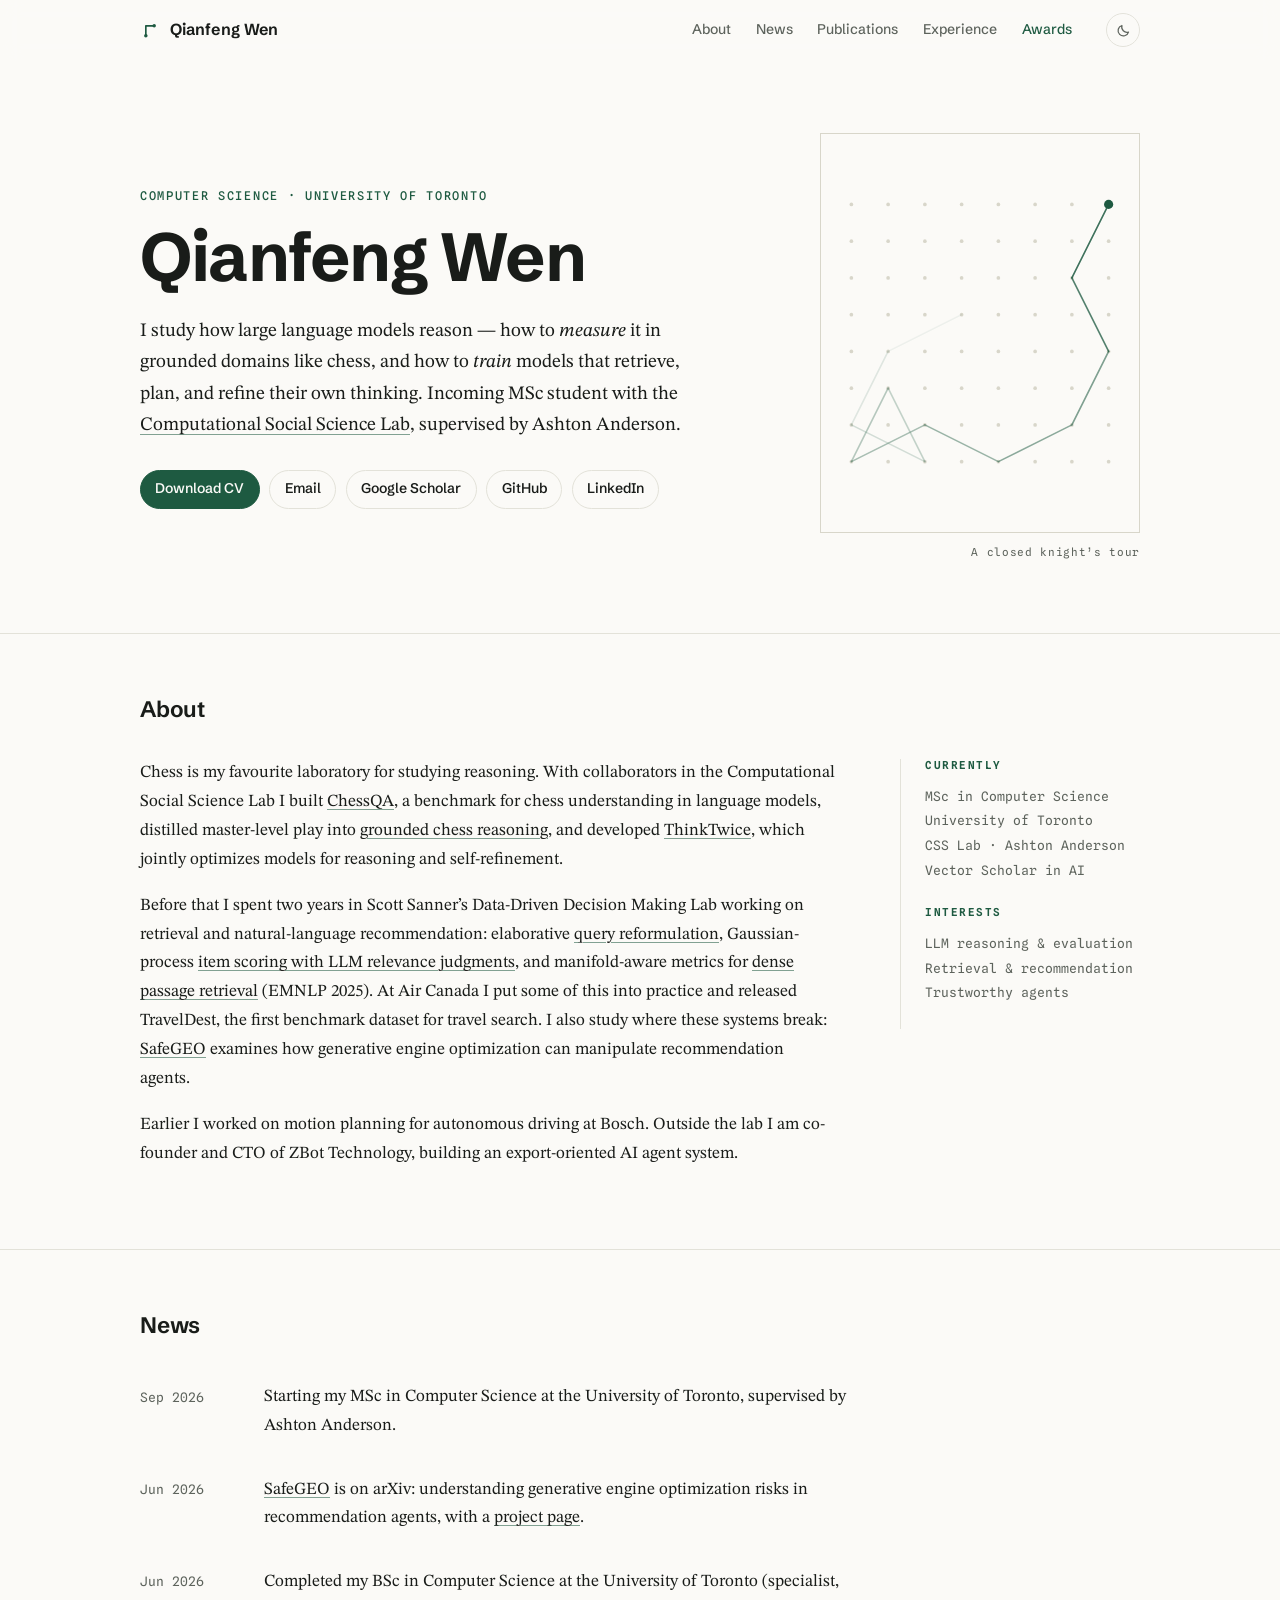
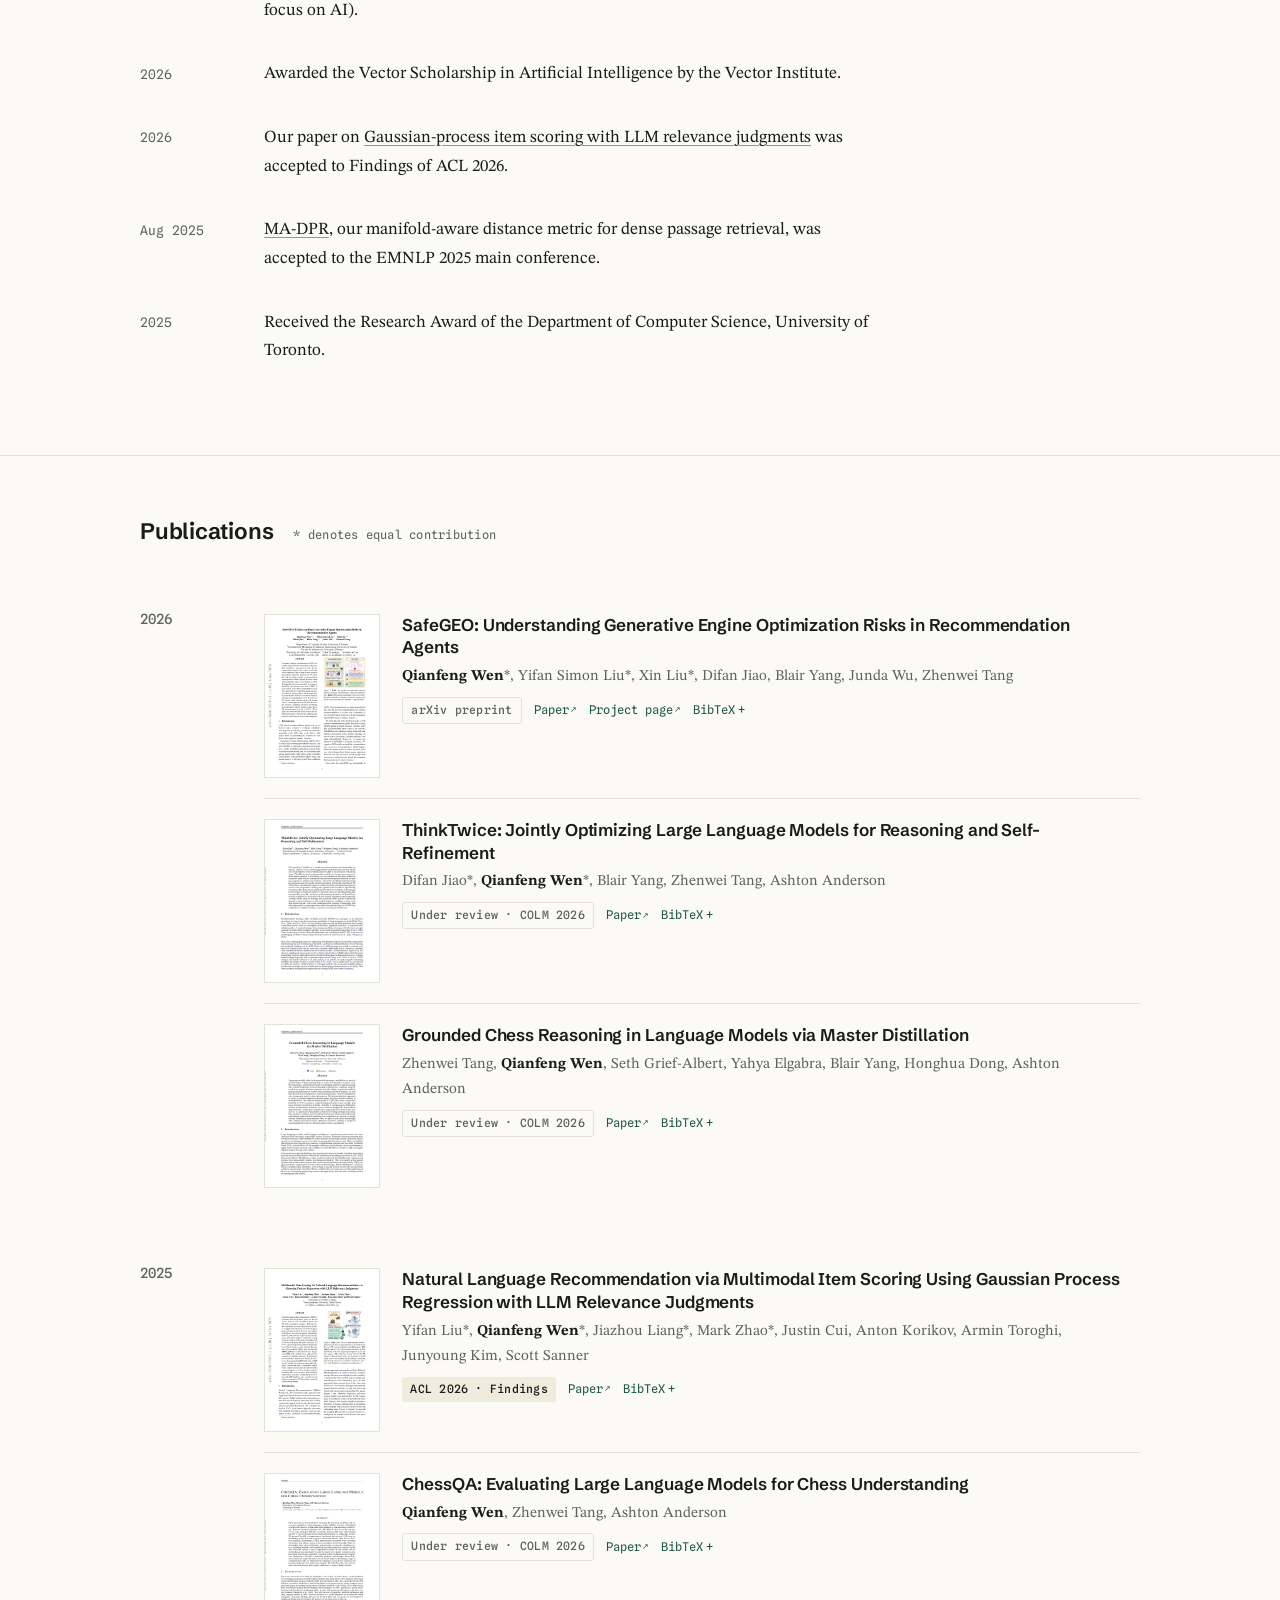
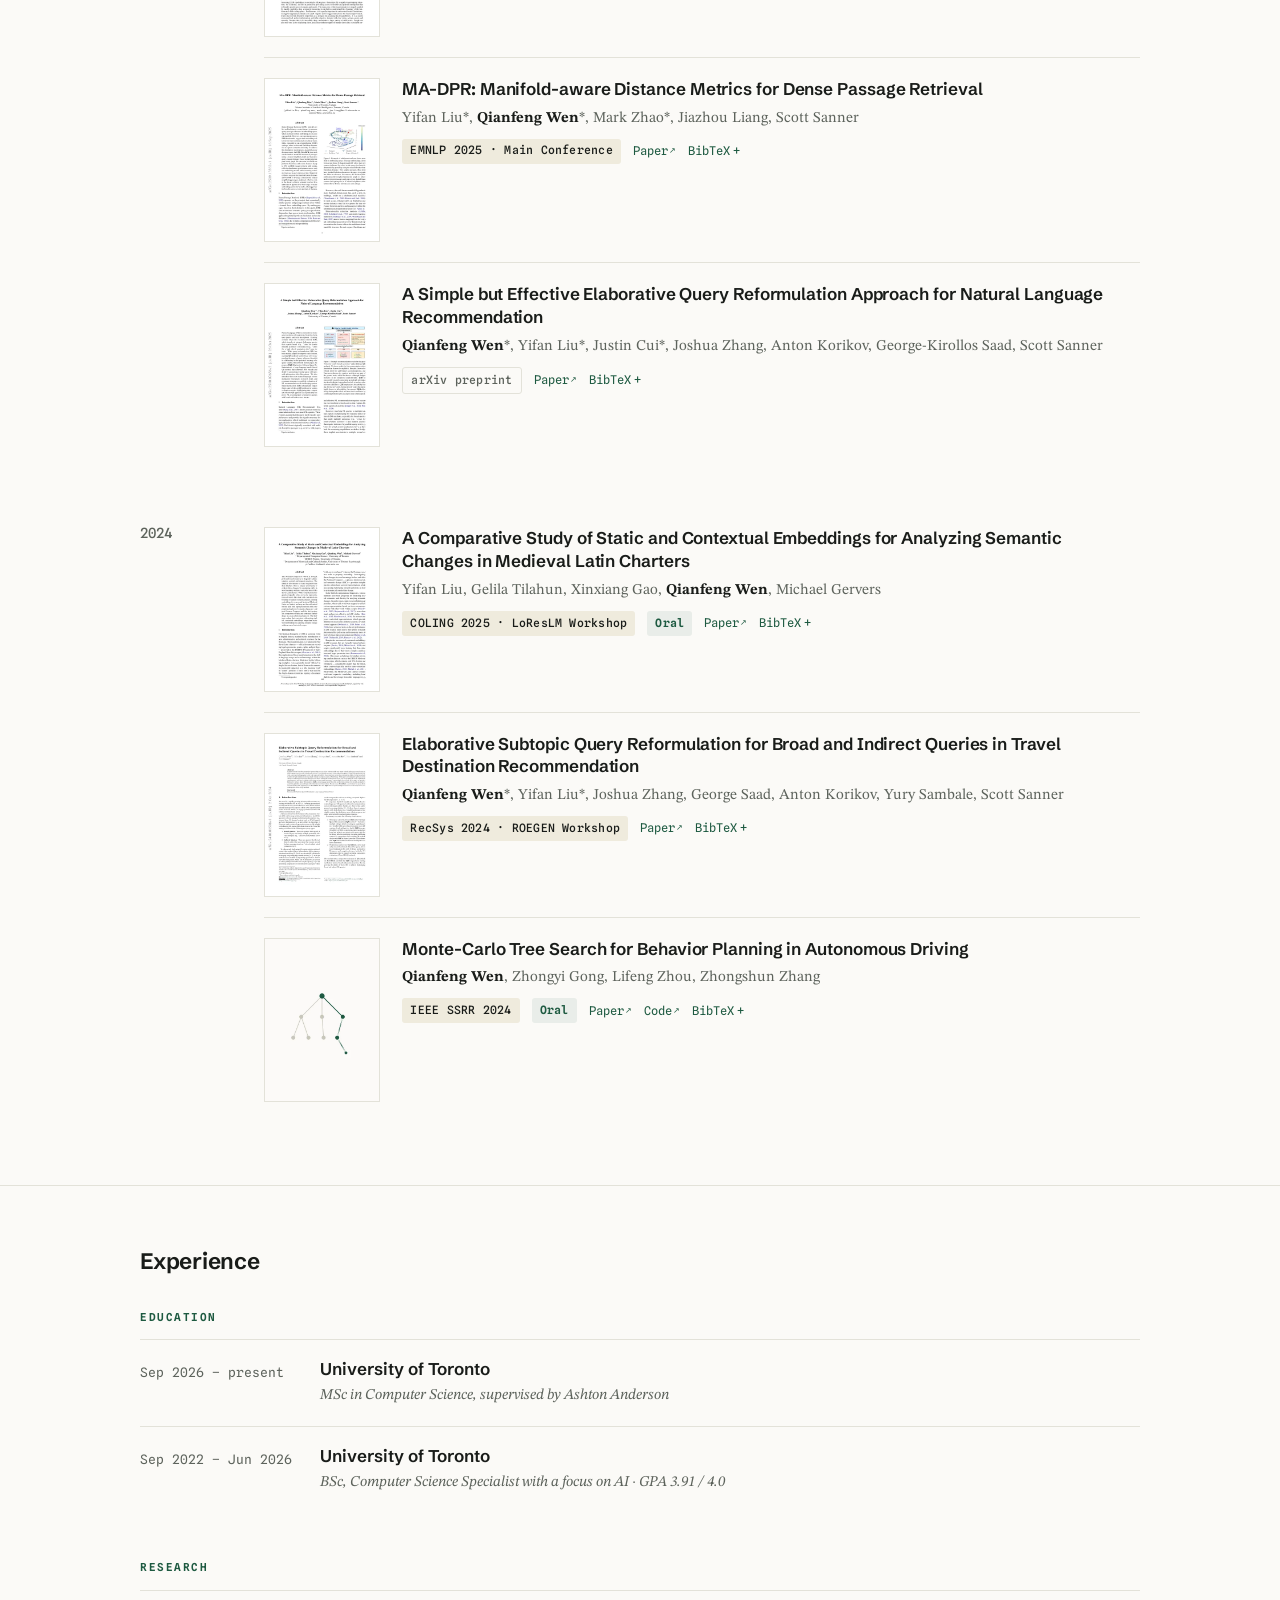
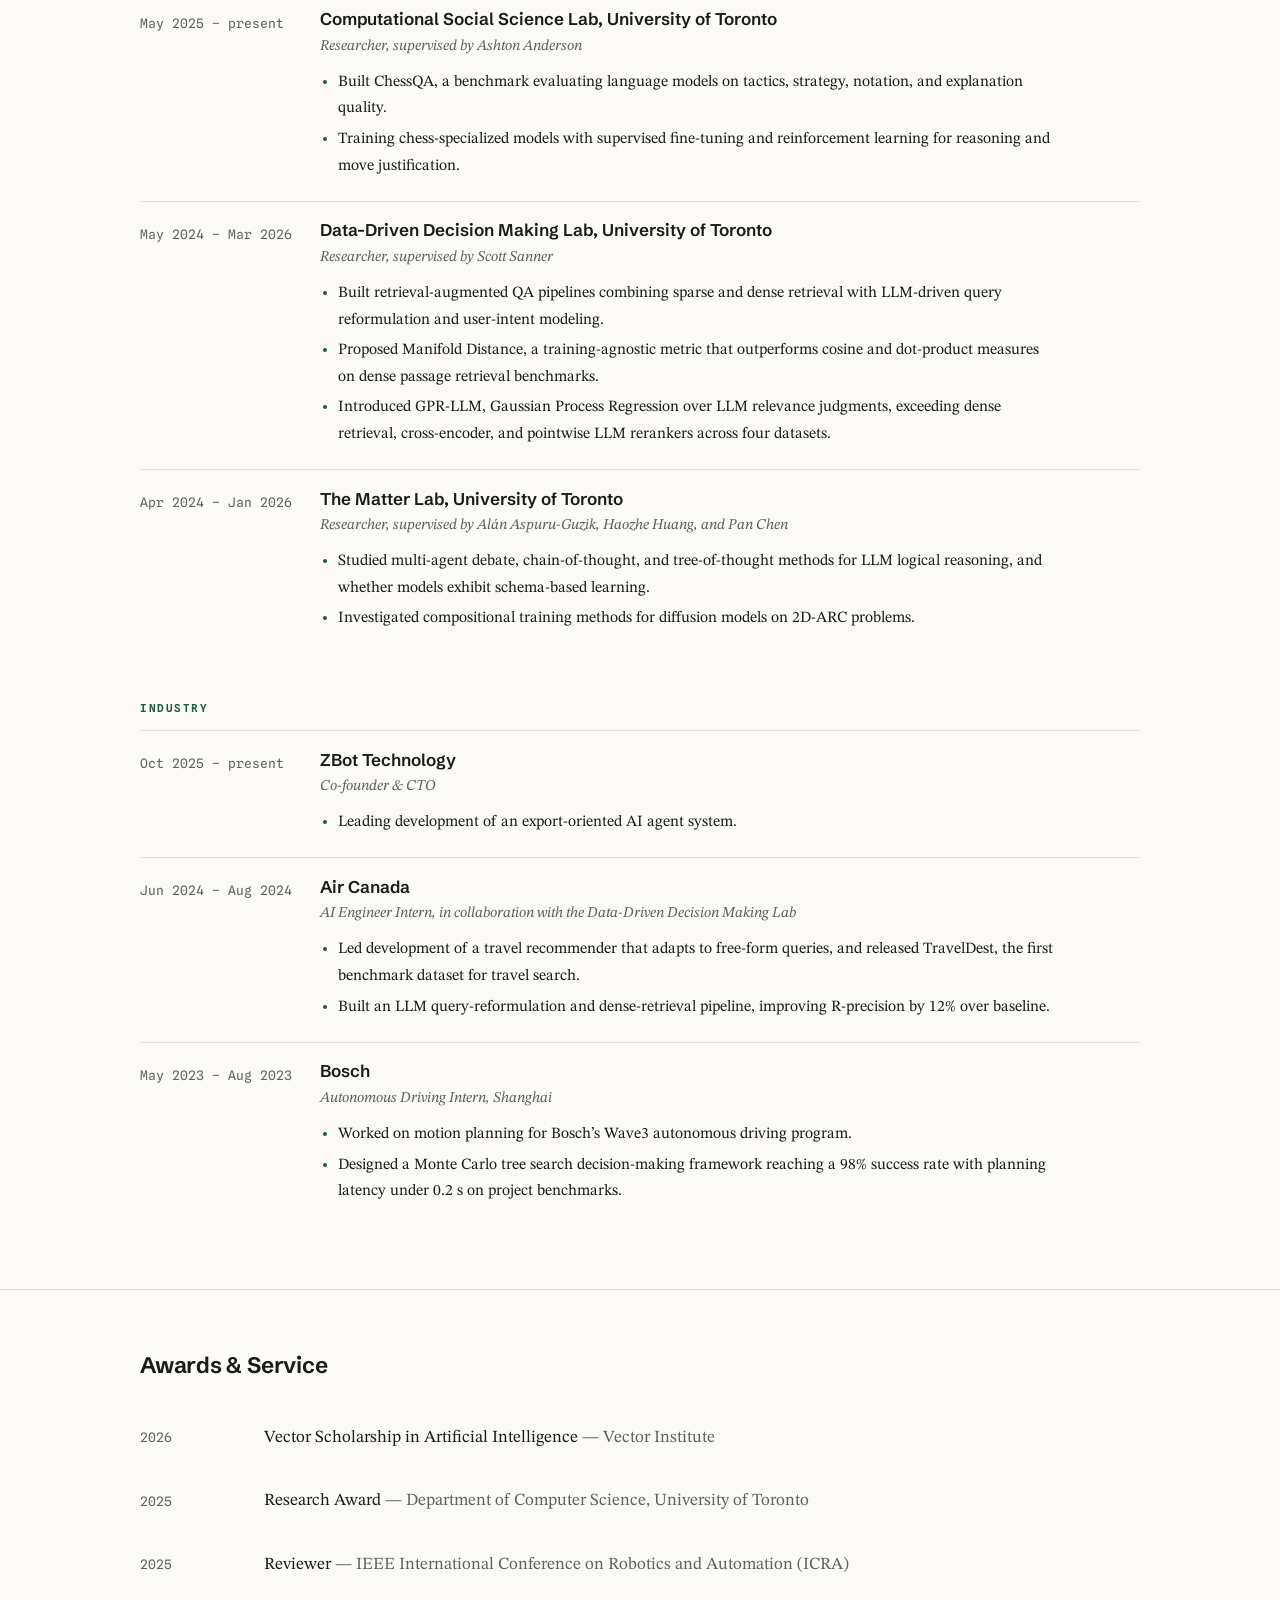
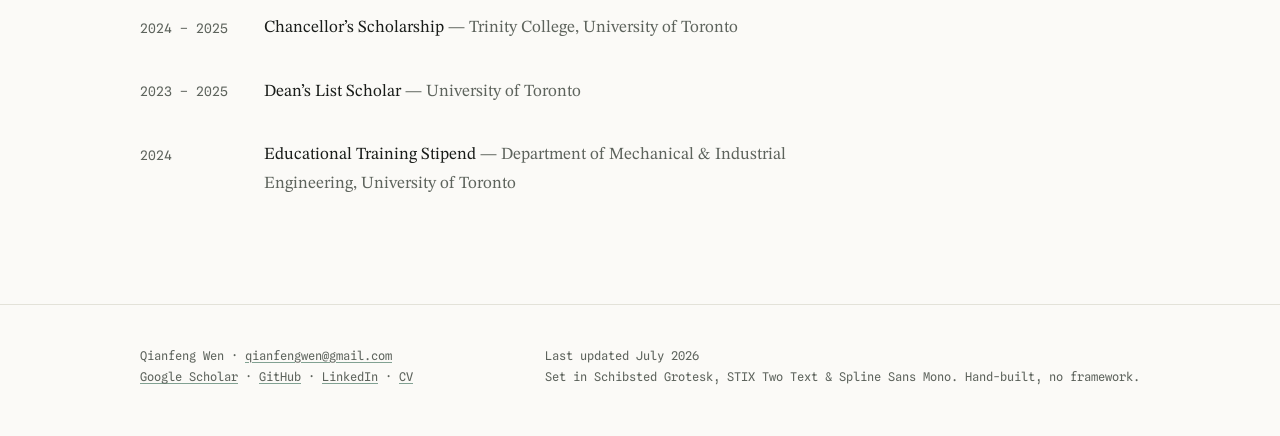
==== commit 1620e4bc: "Publications: first-page thumbnails, official BibTeX, oral flags Reconciles a survey of twelve profe" ====
--- a/index.html
+++ b/index.html
@@ -243,34 +243,85 @@
           <h3>2026</h3>
           <ol class="pub-list">
             <li class="pub">
-              <h4 class="pub-title"><a href="https://arxiv.org/abs/2606.28356">SafeGEO: Understanding Generative Engine Optimization Risks in Recommendation Agents</a></h4>
-              <p class="pub-authors"><span class="me">Qianfeng Wen</span>*, Yifan Simon Liu*, Xin Liu*, Difan Jiao, Blair Yang, Junda Wu, Zhenwei Tang</p>
-              <div class="pub-meta">
-                <span class="venue preprint">arXiv preprint</span>
-                <span class="pub-links">
-                  <a href="https://arxiv.org/abs/2606.28356">Paper</a>
-                  <a href="https://qianfengwen.github.io/SafeGEO/">Project page</a>
-                </span>
-              </div>
-            </li>
-            <li class="pub">
-              <h4 class="pub-title"><a href="https://arxiv.org/abs/2604.01591">ThinkTwice: Jointly Optimizing Large Language Models for Reasoning and Self-Refinement</a></h4>
-              <p class="pub-authors">Difan Jiao*, <span class="me">Qianfeng Wen</span>*, Blair Yang, Zhenwei Tang, Ashton Anderson</p>
-              <div class="pub-meta">
-                <span class="venue preprint">Under review &middot; COLM 2026</span>
-                <span class="pub-links">
-                  <a href="https://arxiv.org/abs/2604.01591">Paper</a>
-                </span>
-              </div>
-            </li>
-            <li class="pub">
-              <h4 class="pub-title"><a href="https://arxiv.org/abs/2603.20510">Grounded Chess Reasoning in Language Models via Master Distillation</a></h4>
-              <p class="pub-authors">Zhenwei Tang, <span class="me">Qianfeng Wen</span>, Seth Grief-Albert, Yahya Elgabra, Blair Yang, Honghua Dong, Ashton Anderson</p>
-              <div class="pub-meta">
-                <span class="venue preprint">Under review &middot; COLM 2026</span>
-                <span class="pub-links">
-                  <a href="https://arxiv.org/abs/2603.20510">Paper</a>
-                </span>
+              <a class="pub-thumb" href="https://arxiv.org/abs/2606.28356" tabindex="-1" aria-hidden="true">
+                <img src="assets/img/pubs/safegeo.webp" alt="" loading="lazy" width="400" height="566">
+              </a>
+              <div class="pub-body">
+                <h4 class="pub-title"><a href="https://arxiv.org/abs/2606.28356">SafeGEO: Understanding Generative Engine Optimization Risks in Recommendation Agents</a></h4>
+                <p class="pub-authors"><span class="me">Qianfeng Wen</span>*, Yifan Simon Liu*, Xin Liu*, Difan Jiao, Blair Yang, Junda Wu, Zhenwei Tang</p>
+                <div class="pub-meta">
+                  <span class="venue preprint">arXiv preprint</span>
+                  <span class="pub-links">
+                    <a href="https://arxiv.org/abs/2606.28356">Paper</a>
+                    <a href="https://qianfengwen.github.io/SafeGEO/">Project page</a>
+                  </span>
+                  <details class="bibtex">
+                    <summary>BibTeX</summary>
+                    <pre>@misc{wen2026safegeounderstandinggenerativeengine,
+      title={SafeGEO: Understanding Generative Engine Optimization Risks in Recommendation Agents},
+      author={Qianfeng Wen and Yifan Simon Liu and Xin Liu and Difan Jiao and Blair Yang and Junda Wu and Zhenwei Tang},
+      year={2026},
+      eprint={2606.28356},
+      archivePrefix={arXiv},
+      primaryClass={cs.IR},
+      url={https://arxiv.org/abs/2606.28356},
+}</pre>
+                  </details>
+                </div>
+              </div>
+            </li>
+            <li class="pub">
+              <a class="pub-thumb" href="https://arxiv.org/abs/2604.01591" tabindex="-1" aria-hidden="true">
+                <img src="assets/img/pubs/thinktwice.webp" alt="" loading="lazy" width="400" height="566">
+              </a>
+              <div class="pub-body">
+                <h4 class="pub-title"><a href="https://arxiv.org/abs/2604.01591">ThinkTwice: Jointly Optimizing Large Language Models for Reasoning and Self-Refinement</a></h4>
+                <p class="pub-authors">Difan Jiao*, <span class="me">Qianfeng Wen</span>*, Blair Yang, Zhenwei Tang, Ashton Anderson</p>
+                <div class="pub-meta">
+                  <span class="venue preprint">Under review &middot; COLM 2026</span>
+                  <span class="pub-links">
+                    <a href="https://arxiv.org/abs/2604.01591">Paper</a>
+                  </span>
+                  <details class="bibtex">
+                    <summary>BibTeX</summary>
+                    <pre>@misc{jiao2026thinktwicejointlyoptimizinglarge,
+      title={ThinkTwice: Jointly Optimizing Large Language Models for Reasoning and Self-Refinement},
+      author={Difan Jiao and Qianfeng Wen and Blair Yang and Zhenwei Tang and Ashton Anderson},
+      year={2026},
+      eprint={2604.01591},
+      archivePrefix={arXiv},
+      primaryClass={cs.AI},
+      url={https://arxiv.org/abs/2604.01591},
+}</pre>
+                  </details>
+                </div>
+              </div>
+            </li>
+            <li class="pub">
+              <a class="pub-thumb" href="https://arxiv.org/abs/2603.20510" tabindex="-1" aria-hidden="true">
+                <img src="assets/img/pubs/chess-distill.webp" alt="" loading="lazy" width="400" height="566">
+              </a>
+              <div class="pub-body">
+                <h4 class="pub-title"><a href="https://arxiv.org/abs/2603.20510">Grounded Chess Reasoning in Language Models via Master Distillation</a></h4>
+                <p class="pub-authors">Zhenwei Tang, <span class="me">Qianfeng Wen</span>, Seth Grief-Albert, Yahya Elgabra, Blair Yang, Honghua Dong, Ashton Anderson</p>
+                <div class="pub-meta">
+                  <span class="venue preprint">Under review &middot; COLM 2026</span>
+                  <span class="pub-links">
+                    <a href="https://arxiv.org/abs/2603.20510">Paper</a>
+                  </span>
+                  <details class="bibtex">
+                    <summary>BibTeX</summary>
+                    <pre>@misc{tang2026groundedchessreasoninglanguage,
+      title={Grounded Chess Reasoning in Language Models via Master Distillation},
+      author={Zhenwei Tang and Qianfeng Wen and Seth Grief-Albert and Yahya Elgabra and Blair Yang and Honghua Dong and Ashton Anderson},
+      year={2026},
+      eprint={2603.20510},
+      archivePrefix={arXiv},
+      primaryClass={cs.AI},
+      url={https://arxiv.org/abs/2603.20510},
+}</pre>
+                  </details>
+                </div>
               </div>
             </li>
           </ol>
@@ -280,43 +331,111 @@
           <h3>2025</h3>
           <ol class="pub-list">
             <li class="pub">
-              <h4 class="pub-title"><a href="https://arxiv.org/abs/2510.22023">Natural Language Recommendation via Multimodal Item Scoring Using Gaussian Process Regression with LLM Relevance Judgments</a></h4>
-              <p class="pub-authors">Yifan Liu*, <span class="me">Qianfeng Wen</span>*, Jiazhou Liang*, Mark Zhao*, Justin Cui, Anton Korikov, Armin Toroghi, Junyoung Kim, Scott Sanner</p>
-              <div class="pub-meta">
-                <span class="venue">ACL 2026 &middot; Findings</span>
-                <span class="pub-links">
-                  <a href="https://arxiv.org/abs/2510.22023">Paper</a>
-                </span>
-              </div>
-            </li>
-            <li class="pub">
-              <h4 class="pub-title"><a href="https://arxiv.org/abs/2510.23948">ChessQA: Evaluating Large Language Models for Chess Understanding</a></h4>
-              <p class="pub-authors"><span class="me">Qianfeng Wen</span>, Zhenwei Tang, Ashton Anderson</p>
-              <div class="pub-meta">
-                <span class="venue preprint">Under review &middot; COLM 2026</span>
-                <span class="pub-links">
-                  <a href="https://arxiv.org/abs/2510.23948">Paper</a>
-                </span>
-              </div>
-            </li>
-            <li class="pub">
-              <h4 class="pub-title"><a href="https://arxiv.org/abs/2509.13562">MA-DPR: Manifold-aware Distance Metrics for Dense Passage Retrieval</a></h4>
-              <p class="pub-authors">Yifan Liu*, <span class="me">Qianfeng Wen</span>*, Mark Zhao*, Jiazhou Liang, Scott Sanner</p>
-              <div class="pub-meta">
-                <span class="venue">EMNLP 2025 &middot; Main Conference</span>
-                <span class="pub-links">
-                  <a href="https://arxiv.org/abs/2509.13562">Paper</a>
-                </span>
-              </div>
-            </li>
-            <li class="pub">
-              <h4 class="pub-title"><a href="https://arxiv.org/abs/2510.02656">A Simple but Effective Elaborative Query Reformulation Approach for Natural Language Recommendation</a></h4>
-              <p class="pub-authors"><span class="me">Qianfeng Wen</span>*, Yifan Liu*, Justin Cui*, Joshua Zhang, Anton Korikov, George-Kirollos Saad, Scott Sanner</p>
-              <div class="pub-meta">
-                <span class="venue preprint">arXiv preprint</span>
-                <span class="pub-links">
-                  <a href="https://arxiv.org/abs/2510.02656">Paper</a>
-                </span>
+              <a class="pub-thumb" href="https://arxiv.org/abs/2510.22023" tabindex="-1" aria-hidden="true">
+                <img src="assets/img/pubs/gpr-llm.webp" alt="" loading="lazy" width="400" height="566">
+              </a>
+              <div class="pub-body">
+                <h4 class="pub-title"><a href="https://arxiv.org/abs/2510.22023">Natural Language Recommendation via Multimodal Item Scoring Using Gaussian Process Regression with LLM Relevance Judgments</a></h4>
+                <p class="pub-authors">Yifan Liu*, <span class="me">Qianfeng Wen</span>*, Jiazhou Liang*, Mark Zhao*, Justin Cui, Anton Korikov, Armin Toroghi, Junyoung Kim, Scott Sanner</p>
+                <div class="pub-meta">
+                  <span class="venue">ACL 2026 &middot; Findings</span>
+                  <span class="pub-links">
+                    <a href="https://arxiv.org/abs/2510.22023">Paper</a>
+                  </span>
+                  <details class="bibtex">
+                    <summary>BibTeX</summary>
+                    <pre>@misc{liu2025multimodalitemscoringnatural,
+      title={Multimodal Item Scoring for Natural Language Recommendation via Gaussian Process Regression with LLM Relevance Judgments},
+      author={Yifan Liu and Qianfeng Wen and Jiazhou Liang and Mark Zhao and Justin Cui and Anton Korikov and Armin Toroghi and Junyoung Kim and Scott Sanner},
+      year={2025},
+      eprint={2510.22023},
+      archivePrefix={arXiv},
+      primaryClass={cs.IR},
+      url={https://arxiv.org/abs/2510.22023},
+}</pre>
+                  </details>
+                </div>
+              </div>
+            </li>
+            <li class="pub">
+              <a class="pub-thumb" href="https://arxiv.org/abs/2510.23948" tabindex="-1" aria-hidden="true">
+                <img src="assets/img/pubs/chessqa.webp" alt="" loading="lazy" width="400" height="566">
+              </a>
+              <div class="pub-body">
+                <h4 class="pub-title"><a href="https://arxiv.org/abs/2510.23948">ChessQA: Evaluating Large Language Models for Chess Understanding</a></h4>
+                <p class="pub-authors"><span class="me">Qianfeng Wen</span>, Zhenwei Tang, Ashton Anderson</p>
+                <div class="pub-meta">
+                  <span class="venue preprint">Under review &middot; COLM 2026</span>
+                  <span class="pub-links">
+                    <a href="https://arxiv.org/abs/2510.23948">Paper</a>
+                  </span>
+                  <details class="bibtex">
+                    <summary>BibTeX</summary>
+                    <pre>@misc{wen2025chessqaevaluatinglargelanguage,
+      title={ChessQA: Evaluating Large Language Models for Chess Understanding},
+      author={Qianfeng Wen and Zhenwei Tang and Ashton Anderson},
+      year={2025},
+      eprint={2510.23948},
+      archivePrefix={arXiv},
+      primaryClass={cs.LG},
+      url={https://arxiv.org/abs/2510.23948},
+}</pre>
+                  </details>
+                </div>
+              </div>
+            </li>
+            <li class="pub">
+              <a class="pub-thumb" href="https://arxiv.org/abs/2509.13562" tabindex="-1" aria-hidden="true">
+                <img src="assets/img/pubs/ma-dpr.webp" alt="" loading="lazy" width="400" height="566">
+              </a>
+              <div class="pub-body">
+                <h4 class="pub-title"><a href="https://arxiv.org/abs/2509.13562">MA-DPR: Manifold-aware Distance Metrics for Dense Passage Retrieval</a></h4>
+                <p class="pub-authors">Yifan Liu*, <span class="me">Qianfeng Wen</span>*, Mark Zhao*, Jiazhou Liang, Scott Sanner</p>
+                <div class="pub-meta">
+                  <span class="venue">EMNLP 2025 &middot; Main Conference</span>
+                  <span class="pub-links">
+                    <a href="https://arxiv.org/abs/2509.13562">Paper</a>
+                  </span>
+                  <details class="bibtex">
+                    <summary>BibTeX</summary>
+                    <pre>@misc{liu2025madprmanifoldawaredistancemetrics,
+      title={MA-DPR: Manifold-aware Distance Metrics for Dense Passage Retrieval},
+      author={Yifan Liu and Qianfeng Wen and Mark Zhao and Jiazhou Liang and Scott Sanner},
+      year={2025},
+      eprint={2509.13562},
+      archivePrefix={arXiv},
+      primaryClass={cs.IR},
+      url={https://arxiv.org/abs/2509.13562},
+}</pre>
+                  </details>
+                </div>
+              </div>
+            </li>
+            <li class="pub">
+              <a class="pub-thumb" href="https://arxiv.org/abs/2510.02656" tabindex="-1" aria-hidden="true">
+                <img src="assets/img/pubs/eqr.webp" alt="" loading="lazy" width="400" height="566">
+              </a>
+              <div class="pub-body">
+                <h4 class="pub-title"><a href="https://arxiv.org/abs/2510.02656">A Simple but Effective Elaborative Query Reformulation Approach for Natural Language Recommendation</a></h4>
+                <p class="pub-authors"><span class="me">Qianfeng Wen</span>*, Yifan Liu*, Justin Cui*, Joshua Zhang, Anton Korikov, George-Kirollos Saad, Scott Sanner</p>
+                <div class="pub-meta">
+                  <span class="venue preprint">arXiv preprint</span>
+                  <span class="pub-links">
+                    <a href="https://arxiv.org/abs/2510.02656">Paper</a>
+                  </span>
+                  <details class="bibtex">
+                    <summary>BibTeX</summary>
+                    <pre>@misc{wen2025simpleeffectiveelaborativequery,
+      title={A Simple but Effective Elaborative Query Reformulation Approach for Natural Language Recommendation},
+      author={Qianfeng Wen and Yifan Liu and Justin Cui and Joshua Zhang and Anton Korikov and George-Kirollos Saad and Scott Sanner},
+      year={2025},
+      eprint={2510.02656},
+      archivePrefix={arXiv},
+      primaryClass={cs.IR},
+      url={https://arxiv.org/abs/2510.02656},
+}</pre>
+                  </details>
+                </div>
               </div>
             </li>
           </ol>
@@ -326,34 +445,87 @@
           <h3>2024</h3>
           <ol class="pub-list">
             <li class="pub">
-              <h4 class="pub-title"><a href="https://aclanthology.org/2025.loreslm-1.14/">A Comparative Study of Static and Contextual Embeddings for Analyzing Semantic Changes in Medieval Latin Charters</a></h4>
-              <p class="pub-authors">Yifan Liu, Gelila Tilahun, Xinxiang Gao, <span class="me">Qianfeng Wen</span>, Michael Gervers</p>
-              <div class="pub-meta">
-                <span class="venue">COLING 2025 &middot; LoResLM Workshop &middot; Oral</span>
-                <span class="pub-links">
-                  <a href="https://aclanthology.org/2025.loreslm-1.14/">Paper</a>
-                </span>
-              </div>
-            </li>
-            <li class="pub">
-              <h4 class="pub-title"><a href="https://arxiv.org/abs/2410.01598">Elaborative Subtopic Query Reformulation for Broad and Indirect Queries in Travel Destination Recommendation</a></h4>
-              <p class="pub-authors"><span class="me">Qianfeng Wen</span>*, Yifan Liu*, Joshua Zhang, George Saad, Anton Korikov, Yury Sambale, Scott Sanner</p>
-              <div class="pub-meta">
-                <span class="venue">RecSys 2024 &middot; ROEGEN Workshop</span>
-                <span class="pub-links">
-                  <a href="https://arxiv.org/abs/2410.01598">Paper</a>
-                </span>
-              </div>
-            </li>
-            <li class="pub">
-              <h4 class="pub-title"><a href="https://ieeexplore.ieee.org/abstract/document/10770028">Monte-Carlo Tree Search for Behavior Planning in Autonomous Driving</a></h4>
-              <p class="pub-authors"><span class="me">Qianfeng Wen</span>, Zhongyi Gong, Lifeng Zhou, Zhongshun Zhang</p>
-              <div class="pub-meta">
-                <span class="venue">IEEE SSRR 2024 &middot; Oral</span>
-                <span class="pub-links">
-                  <a href="https://ieeexplore.ieee.org/abstract/document/10770028">Paper</a>
-                  <a href="https://github.com/zhongshun/MCTS_for_Behavior_Planning">Code</a>
-                </span>
+              <a class="pub-thumb" href="https://aclanthology.org/2025.loreslm-1.14/" tabindex="-1" aria-hidden="true">
+                <img src="assets/img/pubs/latin-charters.webp" alt="" loading="lazy" width="400" height="566">
+              </a>
+              <div class="pub-body">
+                <h4 class="pub-title"><a href="https://aclanthology.org/2025.loreslm-1.14/">A Comparative Study of Static and Contextual Embeddings for Analyzing Semantic Changes in Medieval Latin Charters</a></h4>
+                <p class="pub-authors">Yifan Liu, Gelila Tilahun, Xinxiang Gao, <span class="me">Qianfeng Wen</span>, Michael Gervers</p>
+                <div class="pub-meta">
+                  <span class="venue">COLING 2025 &middot; LoResLM Workshop</span>
+                  <span class="venue-flag">Oral</span>
+                  <span class="pub-links">
+                    <a href="https://aclanthology.org/2025.loreslm-1.14/">Paper</a>
+                  </span>
+                  <details class="bibtex">
+                    <summary>BibTeX</summary>
+                    <pre>@inproceedings{liu-etal-2025-comparative,
+    title = "A Comparative Study of Static and Contextual Embeddings for Analyzing Semantic Changes in Medieval {L}atin Charters",
+    author = "Liu, Yifan and Tilahun, Gelila and Gao, Xinxiang and Wen, Qianfeng and Gervers, Michael",
+    booktitle = "Proceedings of the First Workshop on Language Models for Low-Resource Languages",
+    month = jan,
+    year = "2025",
+    address = "Abu Dhabi, United Arab Emirates",
+    publisher = "Association for Computational Linguistics",
+    url = "https://aclanthology.org/2025.loreslm-1.14/",
+    pages = "182--192"
+}</pre>
+                  </details>
+                </div>
+              </div>
+            </li>
+            <li class="pub">
+              <a class="pub-thumb" href="https://arxiv.org/abs/2410.01598" tabindex="-1" aria-hidden="true">
+                <img src="assets/img/pubs/travel-eqr.webp" alt="" loading="lazy" width="400" height="566">
+              </a>
+              <div class="pub-body">
+                <h4 class="pub-title"><a href="https://arxiv.org/abs/2410.01598">Elaborative Subtopic Query Reformulation for Broad and Indirect Queries in Travel Destination Recommendation</a></h4>
+                <p class="pub-authors"><span class="me">Qianfeng Wen</span>*, Yifan Liu*, Joshua Zhang, George Saad, Anton Korikov, Yury Sambale, Scott Sanner</p>
+                <div class="pub-meta">
+                  <span class="venue">RecSys 2024 &middot; ROEGEN Workshop</span>
+                  <span class="pub-links">
+                    <a href="https://arxiv.org/abs/2410.01598">Paper</a>
+                  </span>
+                  <details class="bibtex">
+                    <summary>BibTeX</summary>
+                    <pre>@misc{wen2024elaborativesubtopicqueryreformulation,
+      title={Elaborative Subtopic Query Reformulation for Broad and Indirect Queries in Travel Destination Recommendation},
+      author={Qianfeng Wen and Yifan Liu and Joshua Zhang and George Saad and Anton Korikov and Yury Sambale and Scott Sanner},
+      year={2024},
+      eprint={2410.01598},
+      archivePrefix={arXiv},
+      primaryClass={cs.IR},
+      url={https://arxiv.org/abs/2410.01598},
+}</pre>
+                  </details>
+                </div>
+              </div>
+            </li>
+            <li class="pub">
+              <a class="pub-thumb" href="https://ieeexplore.ieee.org/abstract/document/10770028" tabindex="-1" aria-hidden="true">
+                <img src="assets/img/pubs/mcts-driving.webp" alt="" loading="lazy" width="400" height="566">
+              </a>
+              <div class="pub-body">
+                <h4 class="pub-title"><a href="https://ieeexplore.ieee.org/abstract/document/10770028">Monte-Carlo Tree Search for Behavior Planning in Autonomous Driving</a></h4>
+                <p class="pub-authors"><span class="me">Qianfeng Wen</span>, Zhongyi Gong, Lifeng Zhou, Zhongshun Zhang</p>
+                <div class="pub-meta">
+                  <span class="venue">IEEE SSRR 2024</span>
+                  <span class="venue-flag">Oral</span>
+                  <span class="pub-links">
+                    <a href="https://ieeexplore.ieee.org/abstract/document/10770028">Paper</a>
+                    <a href="https://github.com/zhongshun/MCTS_for_Behavior_Planning">Code</a>
+                  </span>
+                  <details class="bibtex">
+                    <summary>BibTeX</summary>
+                    <pre>@inproceedings{wen2024montecarlo,
+  title={Monte-Carlo Tree Search for Behavior Planning in Autonomous Driving},
+  author={Wen, Qianfeng and Gong, Zhongyi and Zhou, Lifeng and Zhang, Zhongshun},
+  booktitle={2024 IEEE International Symposium on Safety, Security, and Rescue Robotics (SSRR)},
+  year={2024},
+  organization={IEEE}
+}</pre>
+                  </details>
+                </div>
               </div>
             </li>
           </ol>
--- a/css/main.css
+++ b/css/main.css
@@ -14,6 +14,7 @@
   --buff: #EFEBDD;
   --hairline: #E3E2D9;
   --frame: #D8D6CA;
+  --thumb-filter: none;
 
   --font-display: 'Schibsted Grotesk', 'Helvetica Neue', Arial, sans-serif;
   --font-body: 'STIX Two Text', Georgia, 'Times New Roman', serif;
@@ -35,6 +36,7 @@
   --buff: #1B231D;
   --hairline: #232A24;
   --frame: #2C352E;
+  --thumb-filter: brightness(0.9) contrast(0.96);
   color-scheme: dark;
 }
 
@@ -48,6 +50,7 @@
     --buff: #1B231D;
     --hairline: #232A24;
     --frame: #2C352E;
+    --thumb-filter: brightness(0.9) contrast(0.96);
     color-scheme: dark;
   }
 }
@@ -474,12 +477,42 @@
 }
 
 .pub {
-  padding: 1.1rem 1.1rem 1.1rem 0;
+  display: grid;
+  grid-template-columns: 7.25rem minmax(0, 1fr);
+  gap: 1.4rem;
+  padding: 1.25rem 1.1rem 1.25rem 0;
   border-top: 1px solid var(--hairline);
 }
 
 .pub:first-child {
   border-top: none;
+}
+
+.pub-thumb {
+  display: block;
+  align-self: start;
+  aspect-ratio: 400 / 566;
+  overflow: hidden;
+  border: 1px solid var(--hairline);
+  background: #fff;
+  transition: border-color 150ms ease;
+}
+
+.pub-thumb img {
+  width: 100%;
+  height: 100%;
+  object-fit: cover;
+  display: block;
+  filter: var(--thumb-filter, none);
+  transition: transform 350ms ease;
+}
+
+.pub:hover .pub-thumb {
+  border-color: var(--accent);
+}
+
+.pub:hover .pub-thumb img {
+  transform: scale(1.03);
 }
 
 .pub-title {
@@ -538,6 +571,17 @@
   color: var(--muted);
 }
 
+.venue-flag {
+  font-family: var(--font-mono);
+  font-size: 0.71875rem;
+  font-weight: 600;
+  letter-spacing: 0.02em;
+  color: var(--accent);
+  background: var(--accent-soft);
+  border-radius: 3px;
+  padding: 0.18rem 0.5rem;
+}
+
 .pub-links {
   display: inline-flex;
   gap: 0.75rem;
@@ -560,6 +604,51 @@
 .pub-links a:hover {
   text-decoration: underline;
   text-underline-offset: 0.25em;
+}
+
+.bibtex {
+  font-family: var(--font-mono);
+  font-size: 0.75rem;
+}
+
+.bibtex summary {
+  color: var(--accent);
+  cursor: pointer;
+  list-style: none;
+  user-select: none;
+}
+
+.bibtex summary::-webkit-details-marker {
+  display: none;
+}
+
+.bibtex summary::after {
+  content: "+";
+  margin-left: 0.25em;
+}
+
+.bibtex[open] summary::after {
+  content: "\2212";  /* minus sign */
+}
+
+.bibtex summary:hover {
+  text-decoration: underline;
+  text-underline-offset: 0.25em;
+}
+
+.bibtex[open] {
+  flex-basis: 100%;
+}
+
+.bibtex pre {
+  margin: 0.6rem 0 0;
+  padding: 0.85rem 1rem;
+  background: var(--buff);
+  border: 1px solid var(--hairline);
+  border-radius: 3px;
+  font-size: 0.71875rem;
+  line-height: 1.6;
+  overflow-x: auto;
 }
 
 /* ---- Experience -------------------------------------------------------- */
@@ -734,6 +823,11 @@
     display: none;
   }
 
+  .pub {
+    grid-template-columns: 4.25rem minmax(0, 1fr);
+    gap: 0.9rem;
+  }
+
   .news-list li,
   .award-list li {
     grid-template-columns: 1fr;
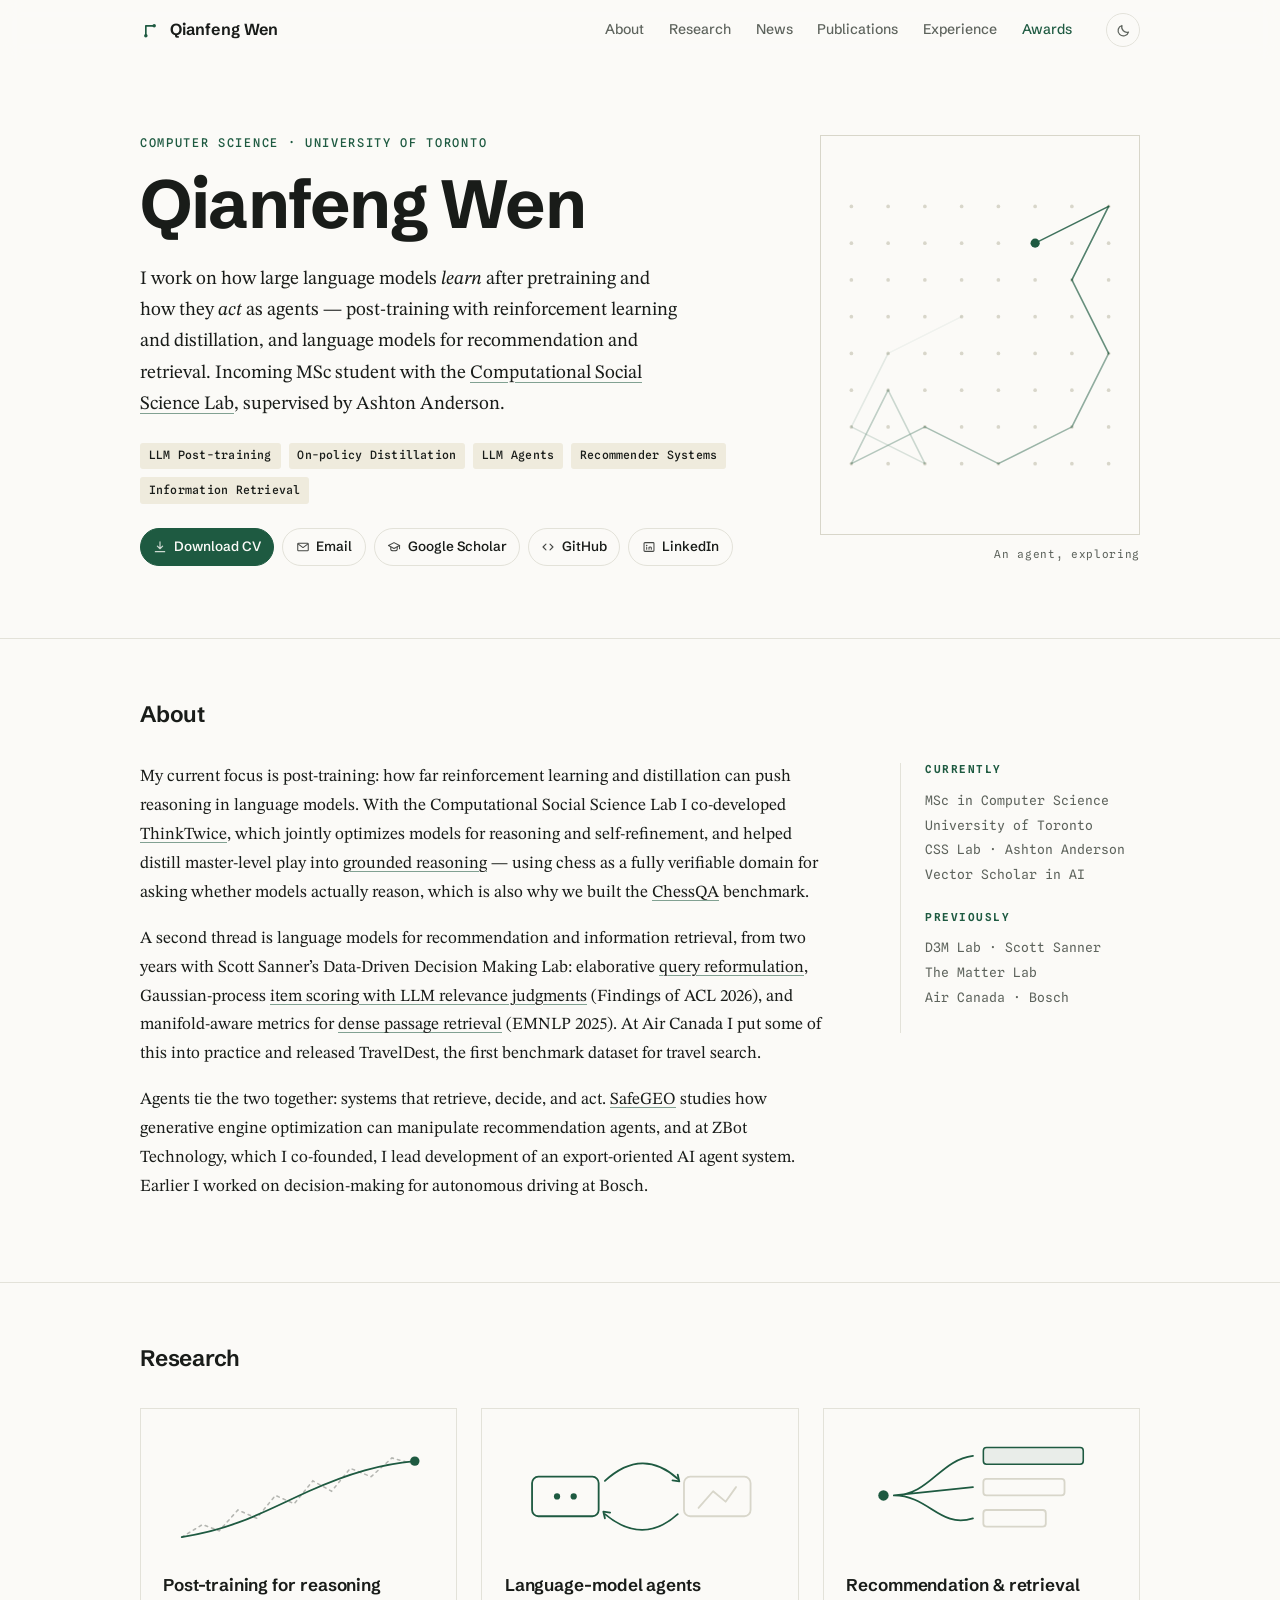
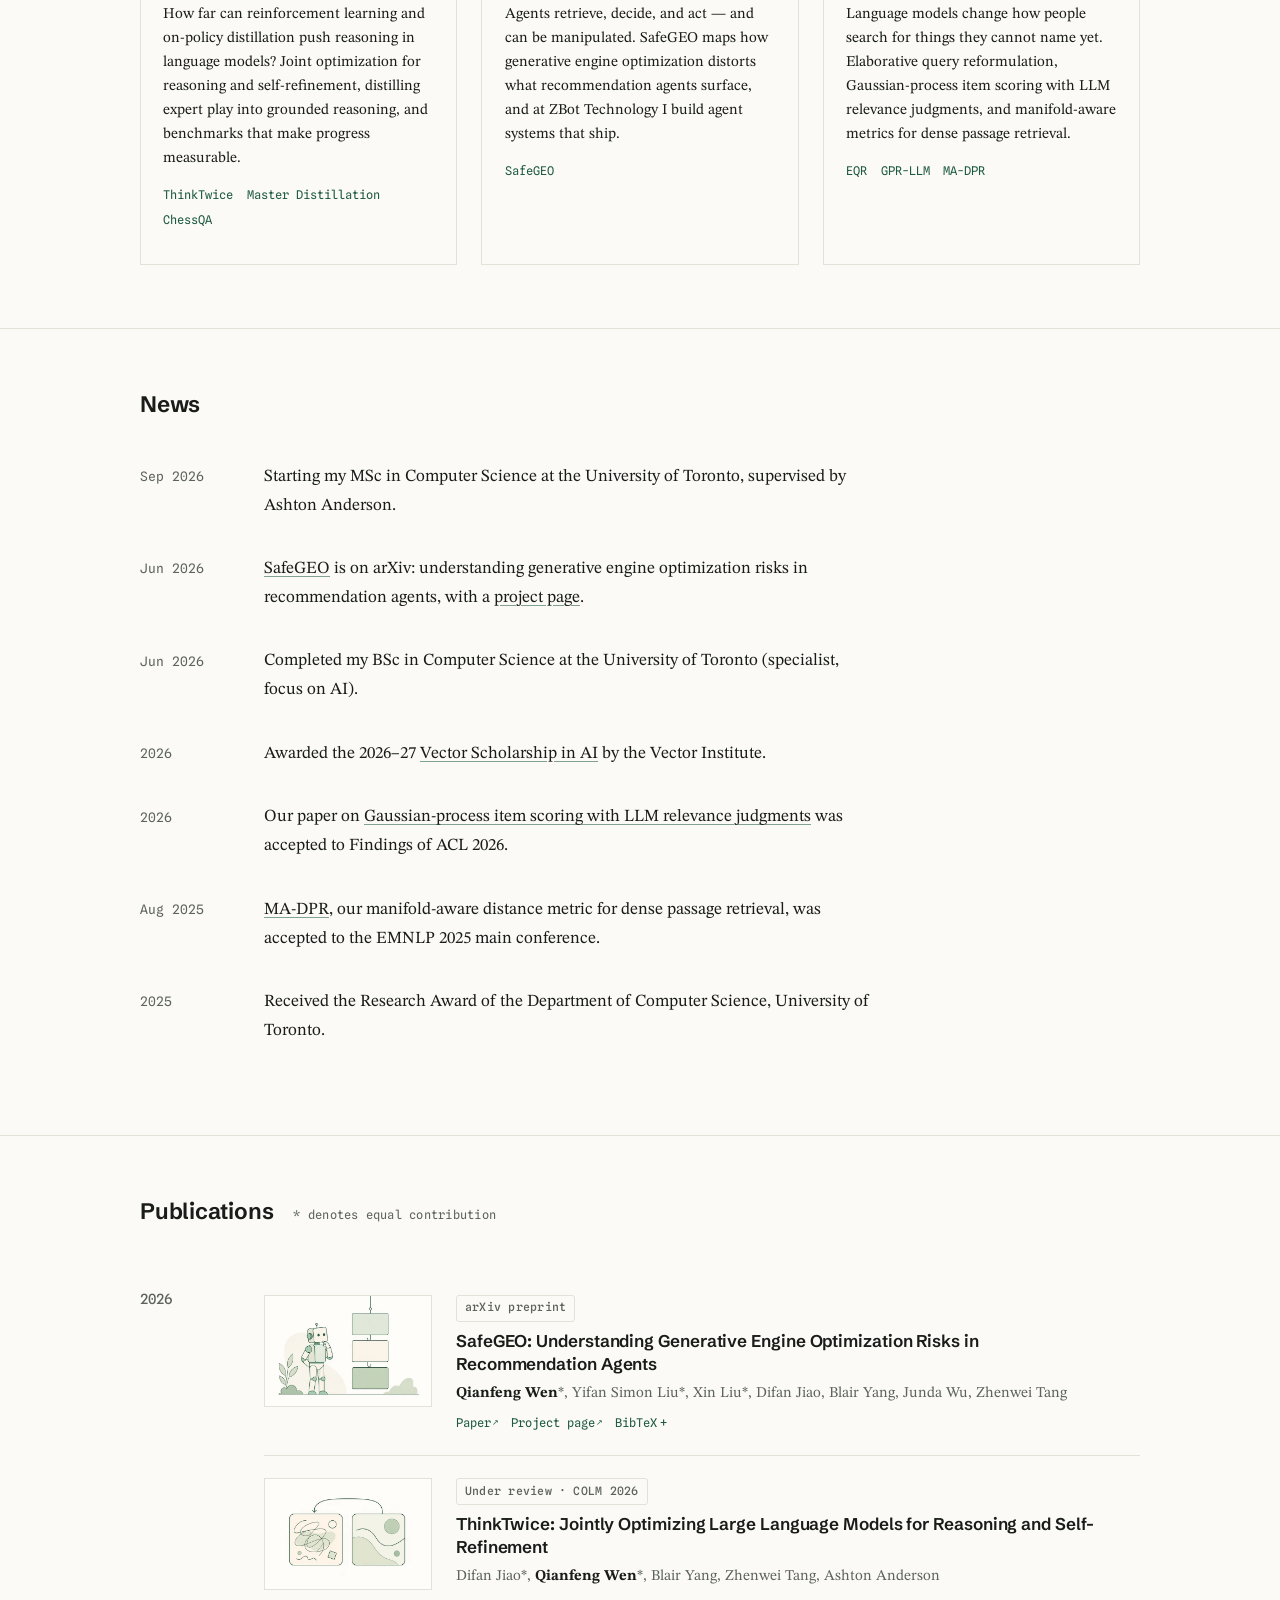
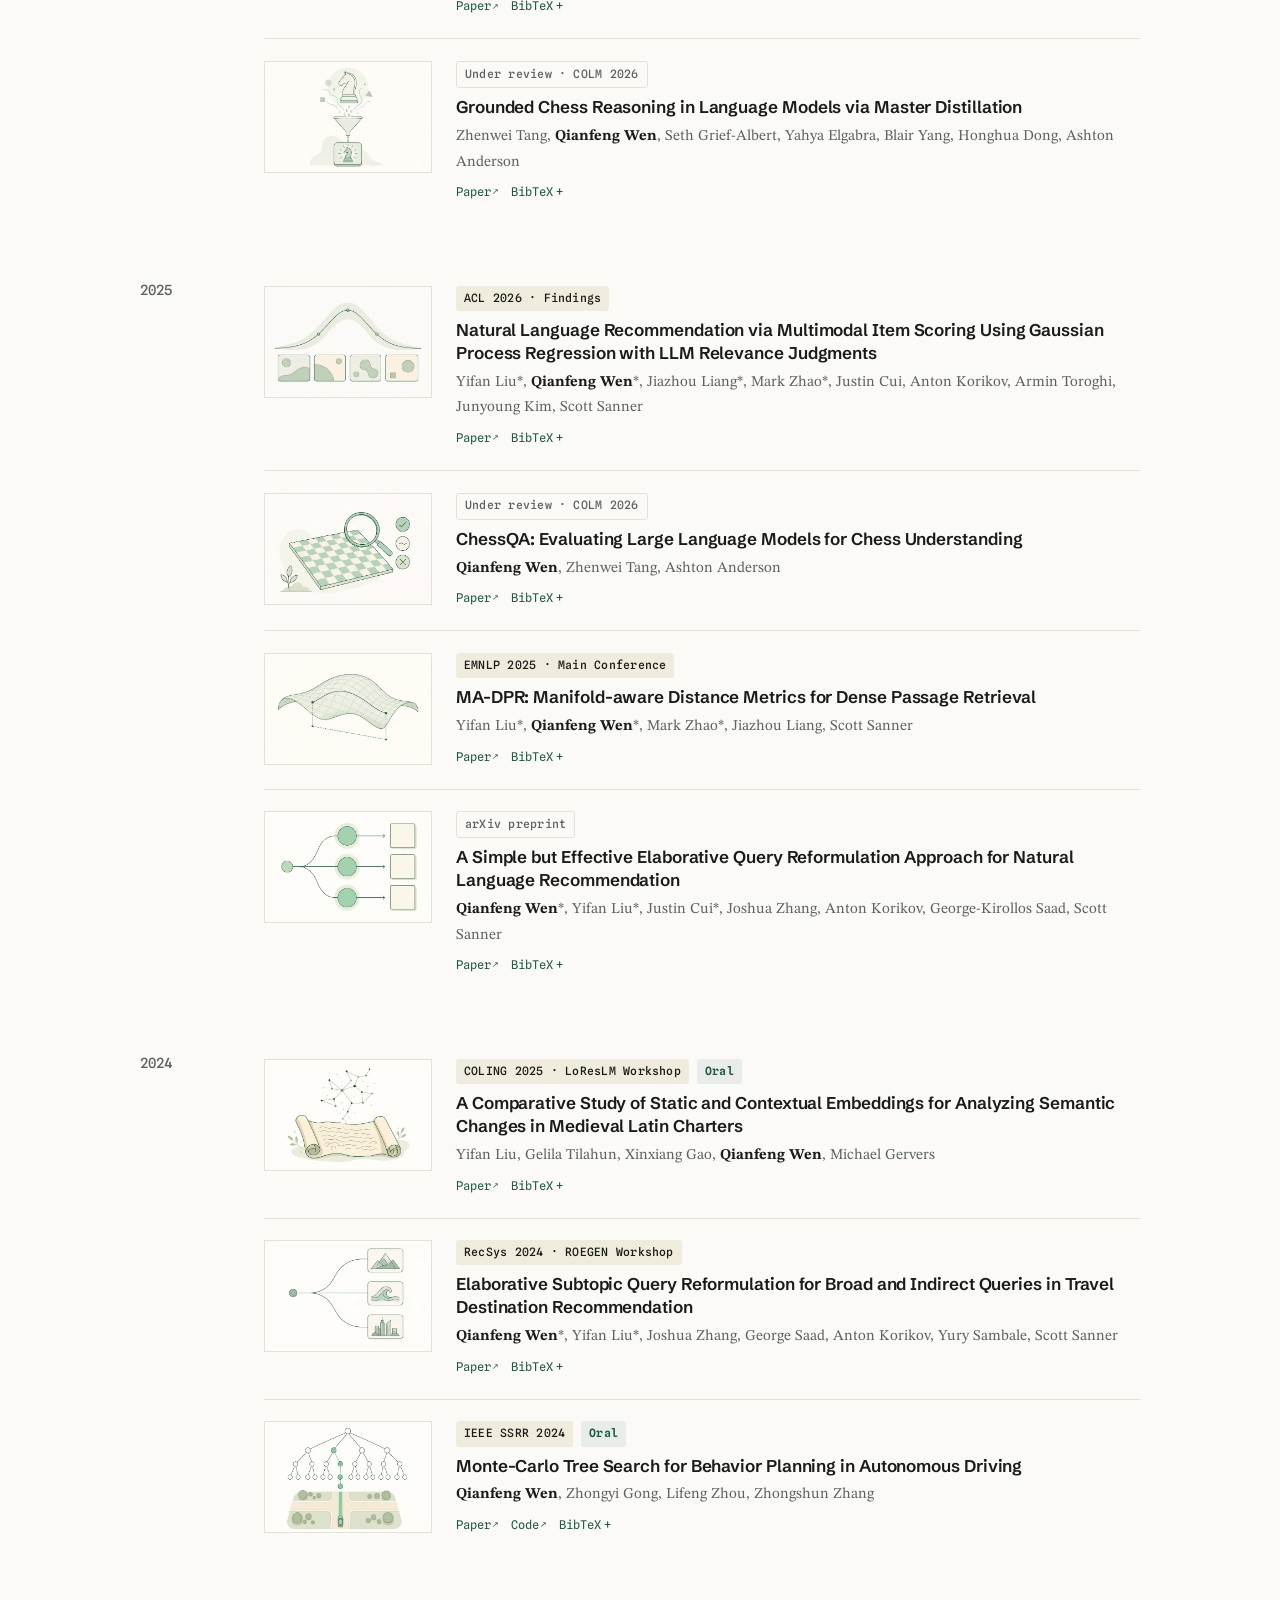
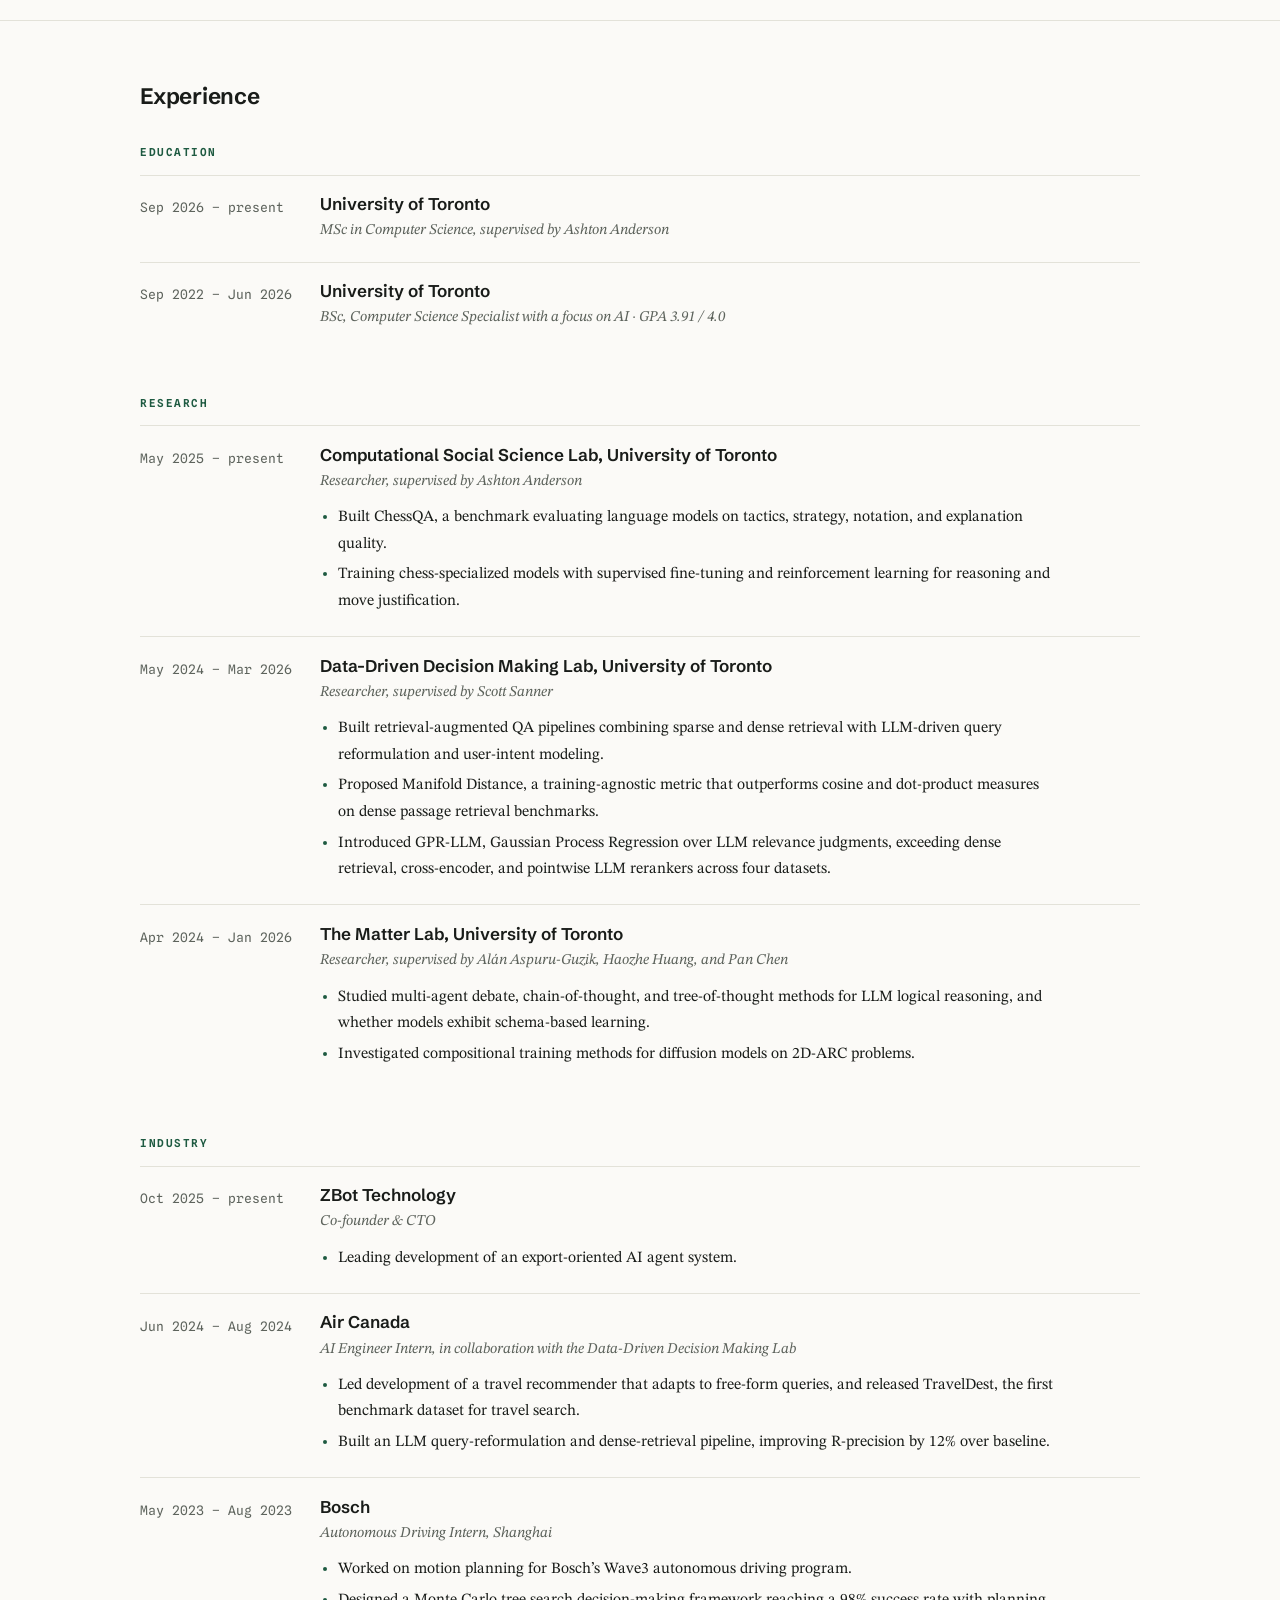
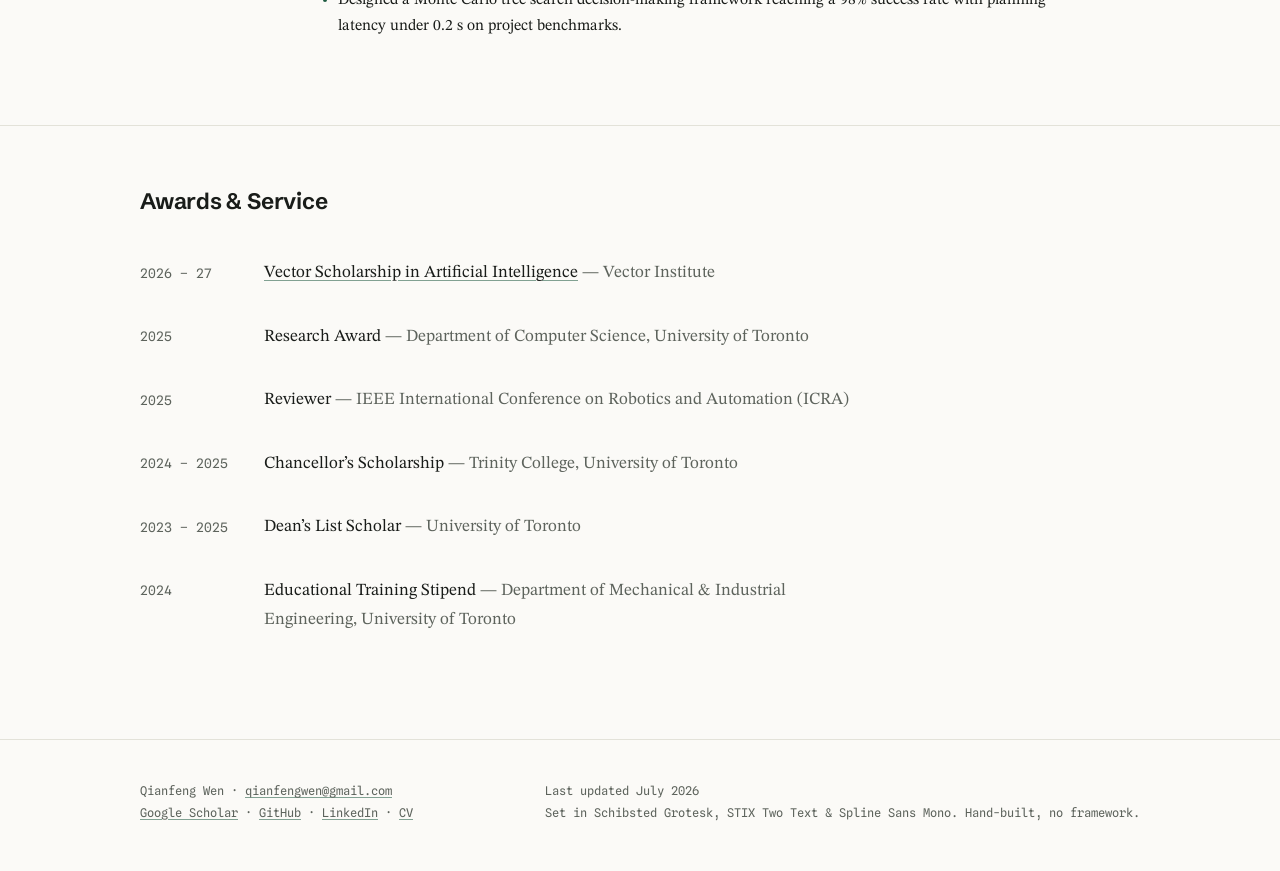
==== commit eb898b60: "Research identity, illustrated teasers, research threads, icons Reframes the site around the actual " ====
--- a/index.html
+++ b/index.html
@@ -4,7 +4,7 @@
   <meta charset="utf-8">
   <meta name="viewport" content="width=device-width, initial-scale=1">
   <title>Qianfeng Wen — University of Toronto</title>
-  <meta name="description" content="Qianfeng Wen is a computer science researcher at the University of Toronto studying how large language models reason: evaluation and training in grounded domains like chess, retrieval and recommendation, and the safety of recommendation agents.">
+  <meta name="description" content="Qianfeng Wen is a computer science researcher at the University of Toronto working on LLM post-training (reinforcement learning, distillation, self-refinement), language-model agents, and LLMs for recommendation and information retrieval.">
   <link rel="canonical" href="https://qianfengwen.github.io/">
   <link rel="icon" type="image/svg+xml" href="assets/img/favicon.svg">
   <link rel="stylesheet" href="assets/fonts/fonts.css">
@@ -12,7 +12,7 @@
 
   <meta property="og:type" content="profile">
   <meta property="og:title" content="Qianfeng Wen — University of Toronto">
-  <meta property="og:description" content="Research on LLM reasoning and evaluation, retrieval and recommendation, and trustworthy recommendation agents.">
+  <meta property="og:description" content="LLM post-training, language-model agents, and LLMs for recommendation and information retrieval.">
   <meta property="og:url" content="https://qianfengwen.github.io/">
   <meta property="og:image" content="https://qianfengwen.github.io/assets/img/og-card.png">
   <meta name="twitter:card" content="summary_large_image">
@@ -39,7 +39,7 @@
       "name": "University of Toronto"
     },
     "jobTitle": "Graduate researcher",
-    "knowsAbout": ["Large language models", "Natural language processing", "Information retrieval", "Recommender systems"],
+    "knowsAbout": ["Large language model post-training", "Reinforcement learning", "Knowledge distillation", "Language-model agents", "Recommender systems", "Information retrieval"],
     "sameAs": [
       "https://scholar.google.com/citations?user=auhnI1MAAAAJ",
       "https://github.com/QianfengWen/",
@@ -63,6 +63,7 @@
       </a>
       <nav class="site-nav" aria-label="Sections">
         <a href="#about">About</a>
+        <a href="#research">Research</a>
         <a href="#news">News</a>
         <a href="#publications">Publications</a>
         <a href="#experience">Experience</a>
@@ -89,18 +90,41 @@
           <p class="eyebrow">Computer Science &middot; University of Toronto</p>
           <h1>Qianfeng Wen</h1>
           <p class="lede">
-            I study how large language models reason &mdash; how to <em>measure</em> it in grounded
-            domains like chess, and how to <em>train</em> models that retrieve, plan, and refine
-            their own thinking. Incoming MSc student with the
+            I work on how large language models <em>learn</em> after pretraining and how they
+            <em>act</em> as agents &mdash; post-training with reinforcement learning and
+            distillation, and language models for recommendation and retrieval. Incoming MSc
+            student with the
             <a href="https://csslab.cs.toronto.edu/">Computational Social Science Lab</a>,
             supervised by Ashton Anderson.
           </p>
+          <ul class="topic-row" aria-label="Research topics">
+            <li>LLM Post-training</li>
+            <li>On-policy Distillation</li>
+            <li>LLM Agents</li>
+            <li>Recommender Systems</li>
+            <li>Information Retrieval</li>
+          </ul>
           <div class="contact-row">
-            <a class="primary" href="assets/Qianfeng_Wen_CV.pdf">Download CV</a>
-            <a href="mailto:qianfengwen@gmail.com">Email</a>
-            <a href="https://scholar.google.com/citations?user=auhnI1MAAAAJ">Google Scholar</a>
-            <a href="https://github.com/QianfengWen/">GitHub</a>
-            <a href="https://linkedin.com/in/qianfeng-wen-23a127290/">LinkedIn</a>
+            <a class="primary" href="assets/Qianfeng_Wen_CV.pdf">
+              <svg width="14" height="14" viewBox="0 0 24 24" fill="none" stroke="currentColor" stroke-width="2" stroke-linecap="round" stroke-linejoin="round" aria-hidden="true"><path d="M12 3v12m0 0 4.5-4.5M12 15l-4.5-4.5M4 20h16"/></svg>
+              Download CV
+            </a>
+            <a href="mailto:qianfengwen@gmail.com">
+              <svg width="14" height="14" viewBox="0 0 24 24" fill="none" stroke="currentColor" stroke-width="1.8" stroke-linecap="round" stroke-linejoin="round" aria-hidden="true"><rect x="3" y="5.5" width="18" height="13" rx="1.5"/><path d="m4 7 8 6 8-6"/></svg>
+              Email
+            </a>
+            <a href="https://scholar.google.com/citations?user=auhnI1MAAAAJ">
+              <svg width="14" height="14" viewBox="0 0 24 24" fill="none" stroke="currentColor" stroke-width="1.8" stroke-linecap="round" stroke-linejoin="round" aria-hidden="true"><path d="m2.5 9.5 9.5-5 9.5 5-9.5 5z"/><path d="M6.5 12v4.2c0 1 2.5 2.3 5.5 2.3s5.5-1.3 5.5-2.3V12"/><path d="M21.5 9.5V15"/></svg>
+              Google Scholar
+            </a>
+            <a href="https://github.com/QianfengWen/">
+              <svg width="14" height="14" viewBox="0 0 24 24" fill="none" stroke="currentColor" stroke-width="1.9" stroke-linecap="round" stroke-linejoin="round" aria-hidden="true"><path d="m8.5 7-5 5 5 5M15.5 7l5 5-5 5"/></svg>
+              GitHub
+            </a>
+            <a href="https://linkedin.com/in/qianfeng-wen-23a127290/">
+              <svg width="14" height="14" viewBox="0 0 24 24" fill="none" stroke="currentColor" stroke-width="1.8" stroke-linecap="round" stroke-linejoin="round" aria-hidden="true"><rect x="3.5" y="4.5" width="17" height="15" rx="1.5"/><circle cx="8" cy="9.4" r="1.4" fill="currentColor" stroke="none"/><path d="M8 12.5V16m4-3.5V16m0-2.6c0-1.6 4-1.9 4 .2V16"/></svg>
+              LinkedIn
+            </a>
           </div>
         </div>
 
@@ -112,7 +136,7 @@
         <figure class="portrait">
           <div class="portrait-frame">
             <svg id="knight-tour" viewBox="0 0 320 320" role="img"
-                 aria-label="A knight&rsquo;s tour traced on an eight by eight grid of points">
+                 aria-label="An agent&rsquo;s trail traced across a grid world">
               <g class="tour-grid" id="tour-grid"></g>
               <!-- The tour's first nine moves, newest brightest, oldest faintest -->
               <g class="tour-path" id="tour-path" fill="none" stroke-width="1.75" stroke-linecap="round">
@@ -129,7 +153,7 @@
               <circle class="tour-knight" id="tour-knight" cx="300" cy="180" r="5"/>
             </svg>
           </div>
-          <figcaption>A closed knight&rsquo;s tour</figcaption>
+          <figcaption>An agent, exploring</figcaption>
         </figure>
       </div>
     </section>
@@ -143,30 +167,31 @@
         <div class="about-grid">
           <div class="about-text">
             <p>
-              Chess is my favourite laboratory for studying reasoning. With collaborators in the
-              Computational Social Science Lab I built
-              <a href="https://arxiv.org/abs/2510.23948">ChessQA</a>, a benchmark for chess
-              understanding in language models, distilled master-level play into
-              <a href="https://arxiv.org/abs/2603.20510">grounded chess reasoning</a>, and developed
-              <a href="https://arxiv.org/abs/2604.01591">ThinkTwice</a>, which jointly optimizes
-              models for reasoning and self-refinement.
+              My current focus is post-training: how far reinforcement learning and distillation
+              can push reasoning in language models. With the Computational Social Science Lab I
+              co-developed <a href="https://arxiv.org/abs/2604.01591">ThinkTwice</a>, which jointly
+              optimizes models for reasoning and self-refinement, and helped distill master-level
+              play into <a href="https://arxiv.org/abs/2603.20510">grounded reasoning</a> &mdash;
+              using chess as a fully verifiable domain for asking whether models actually reason,
+              which is also why we built the
+              <a href="https://arxiv.org/abs/2510.23948">ChessQA</a> benchmark.
             </p>
             <p>
-              Before that I spent two years in Scott Sanner&rsquo;s Data-Driven Decision Making Lab
-              working on retrieval and natural-language recommendation: elaborative
+              A second thread is language models for recommendation and information retrieval,
+              from two years with Scott Sanner&rsquo;s Data-Driven Decision Making Lab: elaborative
               <a href="https://arxiv.org/abs/2510.02656">query reformulation</a>, Gaussian-process
-              <a href="https://arxiv.org/abs/2510.22023">item scoring with LLM relevance judgments</a>,
-              and manifold-aware metrics for
+              <a href="https://arxiv.org/abs/2510.22023">item scoring with LLM relevance judgments</a>
+              (Findings of ACL 2026), and manifold-aware metrics for
               <a href="https://arxiv.org/abs/2509.13562">dense passage retrieval</a> (EMNLP 2025).
               At Air Canada I put some of this into practice and released TravelDest, the first
-              benchmark dataset for travel search. I also study where these systems break:
-              <a href="https://qianfengwen.github.io/SafeGEO/">SafeGEO</a> examines how generative
-              engine optimization can manipulate recommendation agents.
+              benchmark dataset for travel search.
             </p>
             <p>
-              Earlier I worked on motion planning for autonomous driving at Bosch. Outside the lab
-              I am co-founder and CTO of ZBot Technology, building an export-oriented AI agent
-              system.
+              Agents tie the two together: systems that retrieve, decide, and act.
+              <a href="https://qianfengwen.github.io/SafeGEO/">SafeGEO</a> studies how generative
+              engine optimization can manipulate recommendation agents, and at ZBot Technology,
+              which I co-founded, I lead development of an export-oriented AI agent system.
+              Earlier I worked on decision-making for autonomous driving at Bosch.
             </p>
           </div>
           <aside class="about-aside" aria-label="At a glance">
@@ -180,14 +205,83 @@
               </ul>
             </div>
             <div>
-              <h3>Interests</h3>
+              <h3>Previously</h3>
               <ul>
-                <li>LLM reasoning &amp; evaluation</li>
-                <li>Retrieval &amp; recommendation</li>
-                <li>Trustworthy agents</li>
+                <li>D3M Lab &middot; Scott Sanner</li>
+                <li>The Matter Lab</li>
+                <li>Air Canada &middot; Bosch</li>
               </ul>
             </div>
           </aside>
+        </div>
+      </div>
+    </section>
+
+    <!-- ================= Research ================= -->
+    <section class="section" id="research">
+      <div class="wrap">
+        <div class="section-head">
+          <h2>Research</h2>
+        </div>
+        <div class="research-grid">
+
+          <article class="thread">
+            <svg class="thread-fig" viewBox="0 0 260 120" fill="none" aria-hidden="true">
+              <path class="fig-quiet" stroke-dasharray="2.5 4" d="M18 100 L38 88 L54 94 L72 74 L90 82 L108 60 L126 68 L144 46 L162 56 L180 34 L200 42 L220 24 L242 30"/>
+              <path class="fig-line" d="M18 100 C 70 92, 100 74, 140 56 S 210 30, 242 27"/>
+              <circle class="fig-dot" cx="242" cy="27" r="4.5"/>
+            </svg>
+            <h3>Post-training for reasoning</h3>
+            <p>How far can reinforcement learning and on-policy distillation push reasoning in
+               language models? Joint optimization for reasoning and self-refinement, distilling
+               expert play into grounded reasoning, and benchmarks that make progress measurable.</p>
+            <p class="thread-papers">
+              <a href="#pub-thinktwice">ThinkTwice</a>
+              <a href="#pub-chess-distill">Master Distillation</a>
+              <a href="#pub-chessqa">ChessQA</a>
+            </p>
+          </article>
+
+          <article class="thread">
+            <svg class="thread-fig" viewBox="0 0 260 120" fill="none" aria-hidden="true">
+              <rect class="fig-line" x="26" y="42" width="64" height="38" rx="6"/>
+              <circle class="fig-dot" cx="50" cy="61" r="3"/>
+              <circle class="fig-dot" cx="66" cy="61" r="3"/>
+              <rect class="fig-quiet-line" x="172" y="42" width="64" height="38" rx="6"/>
+              <path class="fig-quiet-line" d="M186 72 L200 56 L212 66 L222 52"/>
+              <path class="fig-line" d="M96 46 C 120 24, 144 24, 166 44"/>
+              <path class="fig-line" d="M166 40 l1.5 6.5 -6.5 -1"/>
+              <path class="fig-line" d="M166 78 C 144 98, 120 98, 96 78"/>
+              <path class="fig-line" d="M96 82 l-1.5 -6.5 6.5 1"/>
+            </svg>
+            <h3>Language-model agents</h3>
+            <p>Agents retrieve, decide, and act &mdash; and can be manipulated. SafeGEO maps how
+               generative engine optimization distorts what recommendation agents surface, and at
+               ZBot Technology I build agent systems that ship.</p>
+            <p class="thread-papers">
+              <a href="#pub-safegeo">SafeGEO</a>
+            </p>
+          </article>
+
+          <article class="thread">
+            <svg class="thread-fig" viewBox="0 0 260 120" fill="none" aria-hidden="true">
+              <circle class="fig-dot" cx="36" cy="60" r="5"/>
+              <path class="fig-line" d="M46 60 C 80 60, 90 26, 122 22 M46 60 L122 52 M46 60 C 80 60, 90 92, 122 82"/>
+              <rect class="fig-fill" x="132" y="14" width="96" height="16" rx="3"/>
+              <rect class="fig-quiet-line" x="132" y="44" width="78" height="16" rx="3"/>
+              <rect class="fig-quiet-line" x="132" y="74" width="60" height="16" rx="3"/>
+            </svg>
+            <h3>Recommendation &amp; retrieval</h3>
+            <p>Language models change how people search for things they cannot name yet.
+               Elaborative query reformulation, Gaussian-process item scoring with LLM relevance
+               judgments, and manifold-aware metrics for dense passage retrieval.</p>
+            <p class="thread-papers">
+              <a href="#pub-eqr">EQR</a>
+              <a href="#pub-gpr-llm">GPR-LLM</a>
+              <a href="#pub-ma-dpr">MA-DPR</a>
+            </p>
+          </article>
+
         </div>
       </div>
     </section>
@@ -213,7 +307,7 @@
           </li>
           <li>
             <time datetime="2026">2026</time>
-            <p>Awarded the Vector Scholarship in Artificial Intelligence by the Vector Institute.</p>
+            <p>Awarded the 2026&ndash;27 <a href="https://vectorinstitute.ai/programs/scholarship/">Vector Scholarship in AI</a> by the Vector Institute.</p>
           </li>
           <li>
             <time datetime="2026">2026</time>
@@ -242,15 +336,15 @@
         <div class="pub-year">
           <h3>2026</h3>
           <ol class="pub-list">
-            <li class="pub">
+            <li class="pub" id="pub-safegeo">
               <a class="pub-thumb" href="https://arxiv.org/abs/2606.28356" tabindex="-1" aria-hidden="true">
-                <img src="assets/img/pubs/safegeo.webp" alt="" loading="lazy" width="400" height="566">
-              </a>
-              <div class="pub-body">
+                <img src="assets/img/pubs/safegeo.webp" alt="" loading="lazy" width="600" height="400">
+              </a>
+              <div class="pub-body">
+                <div class="pub-eyebrow"><span class="venue preprint">arXiv preprint</span></div>
                 <h4 class="pub-title"><a href="https://arxiv.org/abs/2606.28356">SafeGEO: Understanding Generative Engine Optimization Risks in Recommendation Agents</a></h4>
                 <p class="pub-authors"><span class="me">Qianfeng Wen</span>*, Yifan Simon Liu*, Xin Liu*, Difan Jiao, Blair Yang, Junda Wu, Zhenwei Tang</p>
                 <div class="pub-meta">
-                  <span class="venue preprint">arXiv preprint</span>
                   <span class="pub-links">
                     <a href="https://arxiv.org/abs/2606.28356">Paper</a>
                     <a href="https://qianfengwen.github.io/SafeGEO/">Project page</a>
@@ -270,15 +364,15 @@
                 </div>
               </div>
             </li>
-            <li class="pub">
+            <li class="pub" id="pub-thinktwice">
               <a class="pub-thumb" href="https://arxiv.org/abs/2604.01591" tabindex="-1" aria-hidden="true">
-                <img src="assets/img/pubs/thinktwice.webp" alt="" loading="lazy" width="400" height="566">
-              </a>
-              <div class="pub-body">
+                <img src="assets/img/pubs/thinktwice.webp" alt="" loading="lazy" width="600" height="400">
+              </a>
+              <div class="pub-body">
+                <div class="pub-eyebrow"><span class="venue preprint">Under review &middot; COLM 2026</span></div>
                 <h4 class="pub-title"><a href="https://arxiv.org/abs/2604.01591">ThinkTwice: Jointly Optimizing Large Language Models for Reasoning and Self-Refinement</a></h4>
                 <p class="pub-authors">Difan Jiao*, <span class="me">Qianfeng Wen</span>*, Blair Yang, Zhenwei Tang, Ashton Anderson</p>
                 <div class="pub-meta">
-                  <span class="venue preprint">Under review &middot; COLM 2026</span>
                   <span class="pub-links">
                     <a href="https://arxiv.org/abs/2604.01591">Paper</a>
                   </span>
@@ -297,15 +391,15 @@
                 </div>
               </div>
             </li>
-            <li class="pub">
+            <li class="pub" id="pub-chess-distill">
               <a class="pub-thumb" href="https://arxiv.org/abs/2603.20510" tabindex="-1" aria-hidden="true">
-                <img src="assets/img/pubs/chess-distill.webp" alt="" loading="lazy" width="400" height="566">
-              </a>
-              <div class="pub-body">
+                <img src="assets/img/pubs/chess-distill.webp" alt="" loading="lazy" width="600" height="400">
+              </a>
+              <div class="pub-body">
+                <div class="pub-eyebrow"><span class="venue preprint">Under review &middot; COLM 2026</span></div>
                 <h4 class="pub-title"><a href="https://arxiv.org/abs/2603.20510">Grounded Chess Reasoning in Language Models via Master Distillation</a></h4>
                 <p class="pub-authors">Zhenwei Tang, <span class="me">Qianfeng Wen</span>, Seth Grief-Albert, Yahya Elgabra, Blair Yang, Honghua Dong, Ashton Anderson</p>
                 <div class="pub-meta">
-                  <span class="venue preprint">Under review &middot; COLM 2026</span>
                   <span class="pub-links">
                     <a href="https://arxiv.org/abs/2603.20510">Paper</a>
                   </span>
@@ -330,15 +424,15 @@
         <div class="pub-year">
           <h3>2025</h3>
           <ol class="pub-list">
-            <li class="pub">
+            <li class="pub" id="pub-gpr-llm">
               <a class="pub-thumb" href="https://arxiv.org/abs/2510.22023" tabindex="-1" aria-hidden="true">
-                <img src="assets/img/pubs/gpr-llm.webp" alt="" loading="lazy" width="400" height="566">
-              </a>
-              <div class="pub-body">
+                <img src="assets/img/pubs/gpr-llm.webp" alt="" loading="lazy" width="600" height="400">
+              </a>
+              <div class="pub-body">
+                <div class="pub-eyebrow"><span class="venue">ACL 2026 &middot; Findings</span></div>
                 <h4 class="pub-title"><a href="https://arxiv.org/abs/2510.22023">Natural Language Recommendation via Multimodal Item Scoring Using Gaussian Process Regression with LLM Relevance Judgments</a></h4>
                 <p class="pub-authors">Yifan Liu*, <span class="me">Qianfeng Wen</span>*, Jiazhou Liang*, Mark Zhao*, Justin Cui, Anton Korikov, Armin Toroghi, Junyoung Kim, Scott Sanner</p>
                 <div class="pub-meta">
-                  <span class="venue">ACL 2026 &middot; Findings</span>
                   <span class="pub-links">
                     <a href="https://arxiv.org/abs/2510.22023">Paper</a>
                   </span>
@@ -357,15 +451,15 @@
                 </div>
               </div>
             </li>
-            <li class="pub">
+            <li class="pub" id="pub-chessqa">
               <a class="pub-thumb" href="https://arxiv.org/abs/2510.23948" tabindex="-1" aria-hidden="true">
-                <img src="assets/img/pubs/chessqa.webp" alt="" loading="lazy" width="400" height="566">
-              </a>
-              <div class="pub-body">
+                <img src="assets/img/pubs/chessqa.webp" alt="" loading="lazy" width="600" height="400">
+              </a>
+              <div class="pub-body">
+                <div class="pub-eyebrow"><span class="venue preprint">Under review &middot; COLM 2026</span></div>
                 <h4 class="pub-title"><a href="https://arxiv.org/abs/2510.23948">ChessQA: Evaluating Large Language Models for Chess Understanding</a></h4>
                 <p class="pub-authors"><span class="me">Qianfeng Wen</span>, Zhenwei Tang, Ashton Anderson</p>
                 <div class="pub-meta">
-                  <span class="venue preprint">Under review &middot; COLM 2026</span>
                   <span class="pub-links">
                     <a href="https://arxiv.org/abs/2510.23948">Paper</a>
                   </span>
@@ -384,15 +478,15 @@
                 </div>
               </div>
             </li>
-            <li class="pub">
+            <li class="pub" id="pub-ma-dpr">
               <a class="pub-thumb" href="https://arxiv.org/abs/2509.13562" tabindex="-1" aria-hidden="true">
-                <img src="assets/img/pubs/ma-dpr.webp" alt="" loading="lazy" width="400" height="566">
-              </a>
-              <div class="pub-body">
+                <img src="assets/img/pubs/ma-dpr.webp" alt="" loading="lazy" width="600" height="400">
+              </a>
+              <div class="pub-body">
+                <div class="pub-eyebrow"><span class="venue">EMNLP 2025 &middot; Main Conference</span></div>
                 <h4 class="pub-title"><a href="https://arxiv.org/abs/2509.13562">MA-DPR: Manifold-aware Distance Metrics for Dense Passage Retrieval</a></h4>
                 <p class="pub-authors">Yifan Liu*, <span class="me">Qianfeng Wen</span>*, Mark Zhao*, Jiazhou Liang, Scott Sanner</p>
                 <div class="pub-meta">
-                  <span class="venue">EMNLP 2025 &middot; Main Conference</span>
                   <span class="pub-links">
                     <a href="https://arxiv.org/abs/2509.13562">Paper</a>
                   </span>
@@ -411,15 +505,15 @@
                 </div>
               </div>
             </li>
-            <li class="pub">
+            <li class="pub" id="pub-eqr">
               <a class="pub-thumb" href="https://arxiv.org/abs/2510.02656" tabindex="-1" aria-hidden="true">
-                <img src="assets/img/pubs/eqr.webp" alt="" loading="lazy" width="400" height="566">
-              </a>
-              <div class="pub-body">
+                <img src="assets/img/pubs/eqr.webp" alt="" loading="lazy" width="600" height="400">
+              </a>
+              <div class="pub-body">
+                <div class="pub-eyebrow"><span class="venue preprint">arXiv preprint</span></div>
                 <h4 class="pub-title"><a href="https://arxiv.org/abs/2510.02656">A Simple but Effective Elaborative Query Reformulation Approach for Natural Language Recommendation</a></h4>
                 <p class="pub-authors"><span class="me">Qianfeng Wen</span>*, Yifan Liu*, Justin Cui*, Joshua Zhang, Anton Korikov, George-Kirollos Saad, Scott Sanner</p>
                 <div class="pub-meta">
-                  <span class="venue preprint">arXiv preprint</span>
                   <span class="pub-links">
                     <a href="https://arxiv.org/abs/2510.02656">Paper</a>
                   </span>
@@ -444,16 +538,16 @@
         <div class="pub-year">
           <h3>2024</h3>
           <ol class="pub-list">
-            <li class="pub">
+            <li class="pub" id="pub-latin-charters">
               <a class="pub-thumb" href="https://aclanthology.org/2025.loreslm-1.14/" tabindex="-1" aria-hidden="true">
-                <img src="assets/img/pubs/latin-charters.webp" alt="" loading="lazy" width="400" height="566">
-              </a>
-              <div class="pub-body">
+                <img src="assets/img/pubs/latin-charters.webp" alt="" loading="lazy" width="600" height="400">
+              </a>
+              <div class="pub-body">
+                <div class="pub-eyebrow"><span class="venue">COLING 2025 &middot; LoResLM Workshop</span>
+                  <span class="venue-flag">Oral</span></div>
                 <h4 class="pub-title"><a href="https://aclanthology.org/2025.loreslm-1.14/">A Comparative Study of Static and Contextual Embeddings for Analyzing Semantic Changes in Medieval Latin Charters</a></h4>
                 <p class="pub-authors">Yifan Liu, Gelila Tilahun, Xinxiang Gao, <span class="me">Qianfeng Wen</span>, Michael Gervers</p>
                 <div class="pub-meta">
-                  <span class="venue">COLING 2025 &middot; LoResLM Workshop</span>
-                  <span class="venue-flag">Oral</span>
                   <span class="pub-links">
                     <a href="https://aclanthology.org/2025.loreslm-1.14/">Paper</a>
                   </span>
@@ -474,15 +568,15 @@
                 </div>
               </div>
             </li>
-            <li class="pub">
+            <li class="pub" id="pub-travel-eqr">
               <a class="pub-thumb" href="https://arxiv.org/abs/2410.01598" tabindex="-1" aria-hidden="true">
-                <img src="assets/img/pubs/travel-eqr.webp" alt="" loading="lazy" width="400" height="566">
-              </a>
-              <div class="pub-body">
+                <img src="assets/img/pubs/travel-eqr.webp" alt="" loading="lazy" width="600" height="400">
+              </a>
+              <div class="pub-body">
+                <div class="pub-eyebrow"><span class="venue">RecSys 2024 &middot; ROEGEN Workshop</span></div>
                 <h4 class="pub-title"><a href="https://arxiv.org/abs/2410.01598">Elaborative Subtopic Query Reformulation for Broad and Indirect Queries in Travel Destination Recommendation</a></h4>
                 <p class="pub-authors"><span class="me">Qianfeng Wen</span>*, Yifan Liu*, Joshua Zhang, George Saad, Anton Korikov, Yury Sambale, Scott Sanner</p>
                 <div class="pub-meta">
-                  <span class="venue">RecSys 2024 &middot; ROEGEN Workshop</span>
                   <span class="pub-links">
                     <a href="https://arxiv.org/abs/2410.01598">Paper</a>
                   </span>
@@ -501,16 +595,16 @@
                 </div>
               </div>
             </li>
-            <li class="pub">
+            <li class="pub" id="pub-mcts-driving">
               <a class="pub-thumb" href="https://ieeexplore.ieee.org/abstract/document/10770028" tabindex="-1" aria-hidden="true">
-                <img src="assets/img/pubs/mcts-driving.webp" alt="" loading="lazy" width="400" height="566">
-              </a>
-              <div class="pub-body">
+                <img src="assets/img/pubs/mcts-driving.webp" alt="" loading="lazy" width="600" height="400">
+              </a>
+              <div class="pub-body">
+                <div class="pub-eyebrow"><span class="venue">IEEE SSRR 2024</span>
+                  <span class="venue-flag">Oral</span></div>
                 <h4 class="pub-title"><a href="https://ieeexplore.ieee.org/abstract/document/10770028">Monte-Carlo Tree Search for Behavior Planning in Autonomous Driving</a></h4>
                 <p class="pub-authors"><span class="me">Qianfeng Wen</span>, Zhongyi Gong, Lifeng Zhou, Zhongshun Zhang</p>
                 <div class="pub-meta">
-                  <span class="venue">IEEE SSRR 2024</span>
-                  <span class="venue-flag">Oral</span>
                   <span class="pub-links">
                     <a href="https://ieeexplore.ieee.org/abstract/document/10770028">Paper</a>
                     <a href="https://github.com/zhongshun/MCTS_for_Behavior_Planning">Code</a>
@@ -642,8 +736,8 @@
         </div>
         <ul class="award-list">
           <li>
-            <span class="years">2026</span>
-            <p>Vector Scholarship in Artificial Intelligence <span class="grantor">&mdash; Vector Institute</span></p>
+            <span class="years">2026 &ndash; 27</span>
+            <p><a href="https://vectorinstitute.ai/programs/scholarship/">Vector Scholarship in Artificial Intelligence</a> <span class="grantor">&mdash; Vector Institute</span></p>
           </li>
           <li>
             <span class="years">2025</span>
--- a/css/main.css
+++ b/css/main.css
@@ -282,24 +282,52 @@
   font-style: italic;
 }
 
+.topic-row {
+  list-style: none;
+  display: flex;
+  flex-wrap: wrap;
+  gap: 0.5rem;
+  margin: 1.4rem 0 0;
+  padding: 0;
+}
+
+.topic-row li {
+  font-family: var(--font-mono);
+  font-size: 0.71875rem;
+  font-weight: 500;
+  letter-spacing: 0.02em;
+  color: var(--ink);
+  background: var(--buff);
+  border-radius: 3px;
+  padding: 0.22rem 0.55rem;
+}
+
 .contact-row {
   display: flex;
   flex-wrap: wrap;
   align-items: center;
-  gap: 0.6rem;
-  margin-top: 1.75rem;
+  gap: 0.5rem;
+  margin-top: 1.5rem;
 }
 
 .contact-row a {
+  display: inline-flex;
+  align-items: center;
+  gap: 0.4rem;
   font-family: var(--font-display);
-  font-size: 0.875rem;
+  font-size: 0.84375rem;
   font-weight: 550;
   text-decoration: none;
-  padding: 0.42rem 0.9rem;
+  padding: 0.4rem 0.78rem;
   border: 1px solid var(--hairline);
   border-radius: 999px;
   color: var(--ink);
   transition: border-color 120ms ease, background 120ms ease, color 120ms ease;
+}
+
+.contact-row a svg {
+  flex: none;
+  opacity: 0.8;
 }
 
 .contact-row a:hover {
@@ -426,6 +454,91 @@
   padding: 0;
 }
 
+/* ---- Research threads ---------------------------------------------------- */
+
+.research-grid {
+  display: grid;
+  grid-template-columns: repeat(3, minmax(0, 1fr));
+  gap: 1.5rem;
+}
+
+.thread {
+  border: 1px solid var(--hairline);
+  padding: 1.5rem 1.4rem 1.3rem;
+}
+
+.thread-fig {
+  width: 100%;
+  height: auto;
+  display: block;
+  margin-bottom: 1.1rem;
+}
+
+.fig-line {
+  stroke: var(--accent);
+  stroke-width: 1.75;
+  stroke-linecap: round;
+  stroke-linejoin: round;
+  fill: none;
+}
+
+.fig-quiet {
+  stroke: var(--muted);
+  stroke-width: 1.5;
+  stroke-linecap: round;
+  opacity: 0.45;
+  fill: none;
+}
+
+.fig-quiet-line {
+  stroke: var(--frame);
+  stroke-width: 1.75;
+  stroke-linecap: round;
+  stroke-linejoin: round;
+  fill: none;
+}
+
+.fig-dot { fill: var(--accent); }
+
+.fig-fill {
+  fill: var(--accent-soft);
+  stroke: var(--accent);
+  stroke-width: 1.5;
+}
+
+.thread h3 {
+  font-size: 1.0625rem;
+  font-weight: 640;
+  letter-spacing: -0.005em;
+  margin-bottom: 0.5rem;
+}
+
+.thread p {
+  font-size: 0.9375rem;
+  line-height: 1.6;
+  margin-bottom: 0.9rem;
+}
+
+.thread-papers {
+  display: flex;
+  flex-wrap: wrap;
+  gap: 0.35rem 0.85rem;
+  margin: 0;
+}
+
+.thread-papers a {
+  font-family: var(--font-mono);
+  font-size: 0.75rem;
+  color: var(--accent);
+  text-decoration: none;
+  white-space: nowrap;
+}
+
+.thread-papers a:hover {
+  text-decoration: underline;
+  text-underline-offset: 0.25em;
+}
+
 /* ---- News -------------------------------------------------------------- */
 
 .news-list {
@@ -478,9 +591,9 @@
 
 .pub {
   display: grid;
-  grid-template-columns: 7.25rem minmax(0, 1fr);
-  gap: 1.4rem;
-  padding: 1.25rem 1.1rem 1.25rem 0;
+  grid-template-columns: 10.5rem minmax(0, 1fr);
+  gap: 1.5rem;
+  padding: 1.35rem 1.1rem 1.35rem 0;
   border-top: 1px solid var(--hairline);
 }
 
@@ -491,10 +604,10 @@
 .pub-thumb {
   display: block;
   align-self: start;
-  aspect-ratio: 400 / 566;
+  aspect-ratio: 3 / 2;
   overflow: hidden;
   border: 1px solid var(--hairline);
-  background: #fff;
+  background: #FBFAF7;
   transition: border-color 150ms ease;
 }
 
@@ -513,6 +626,14 @@
 
 .pub:hover .pub-thumb img {
   transform: scale(1.03);
+}
+
+.pub-eyebrow {
+  display: flex;
+  flex-wrap: wrap;
+  align-items: center;
+  gap: 0.5rem;
+  margin-bottom: 0.5rem;
 }
 
 .pub-title {
@@ -793,6 +914,10 @@
     grid-template-columns: 1fr;
   }
 
+  .research-grid {
+    grid-template-columns: 1fr;
+  }
+
   .about-aside {
     border-left: none;
     border-top: 1px solid var(--hairline);
@@ -824,8 +949,12 @@
   }
 
   .pub {
-    grid-template-columns: 4.25rem minmax(0, 1fr);
+    grid-template-columns: 1fr;
     gap: 0.9rem;
+  }
+
+  .pub-thumb {
+    max-width: 24rem;
   }
 
   .news-list li,
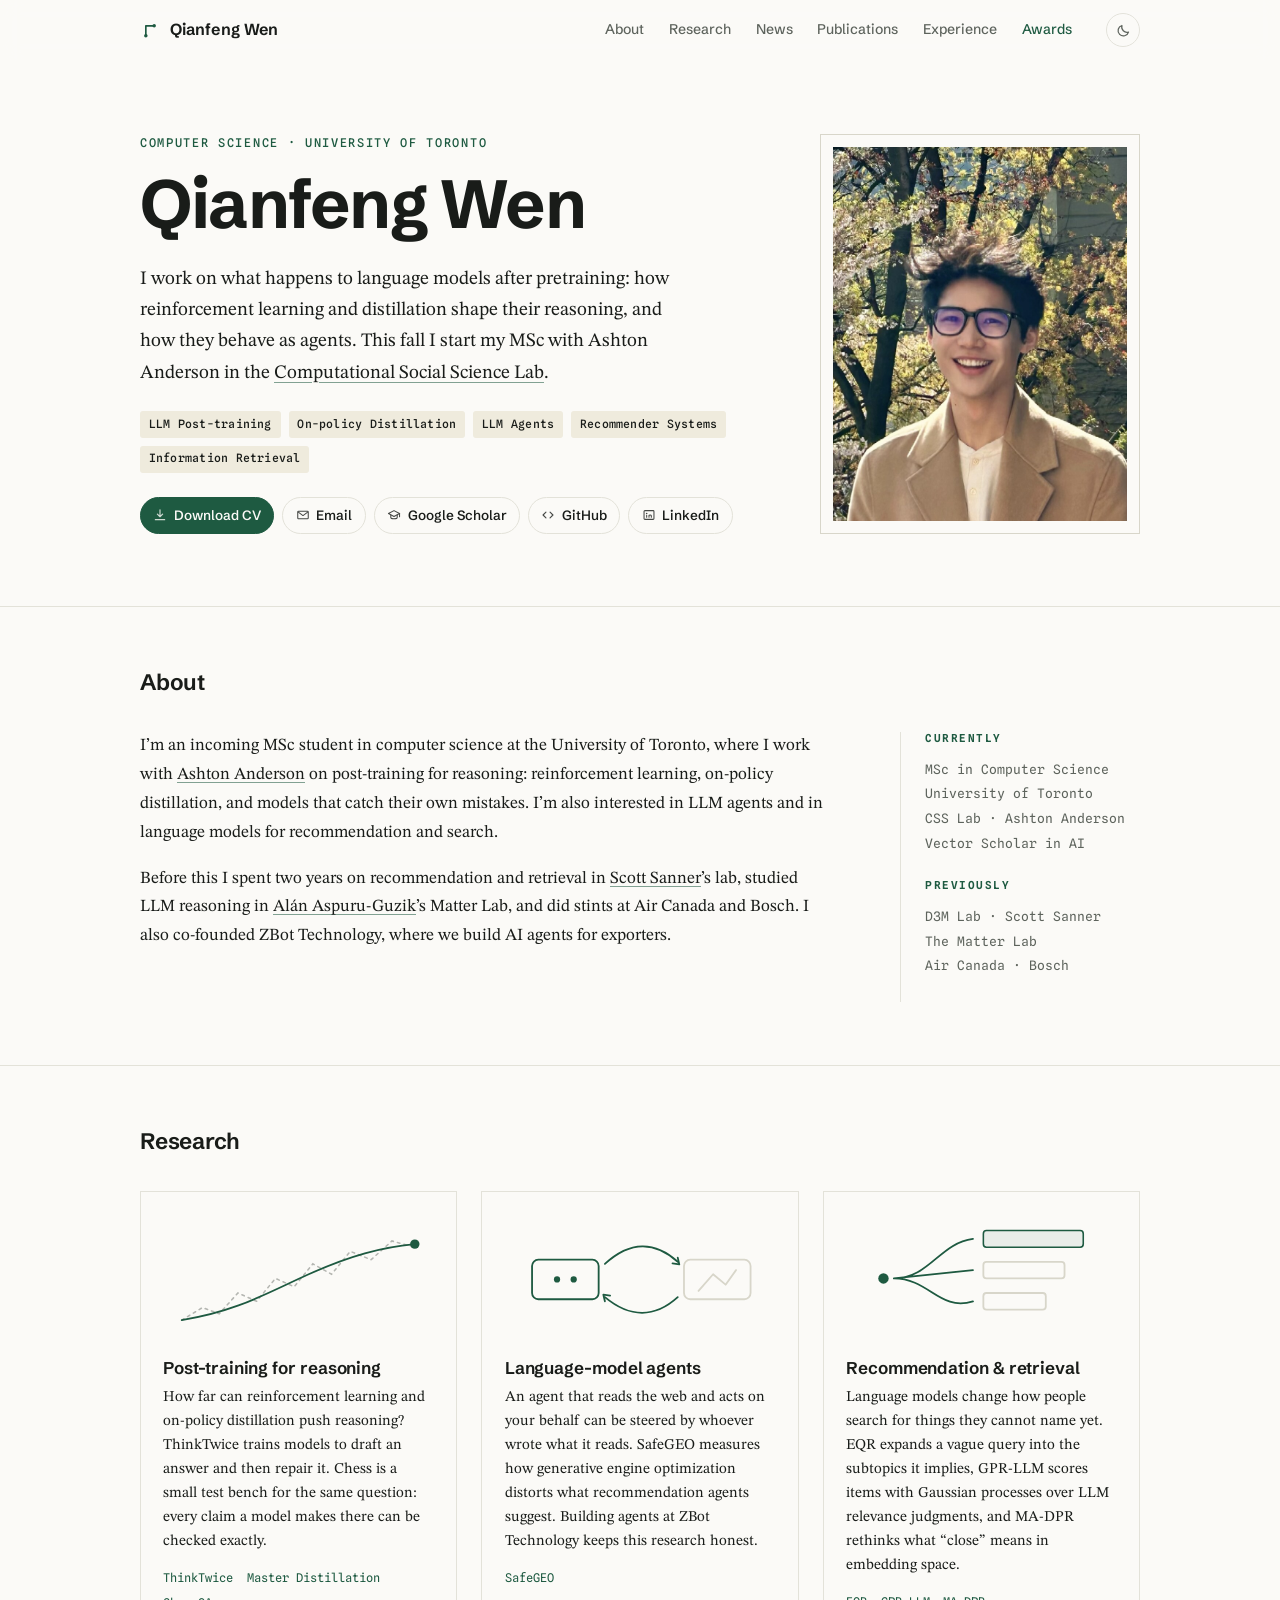
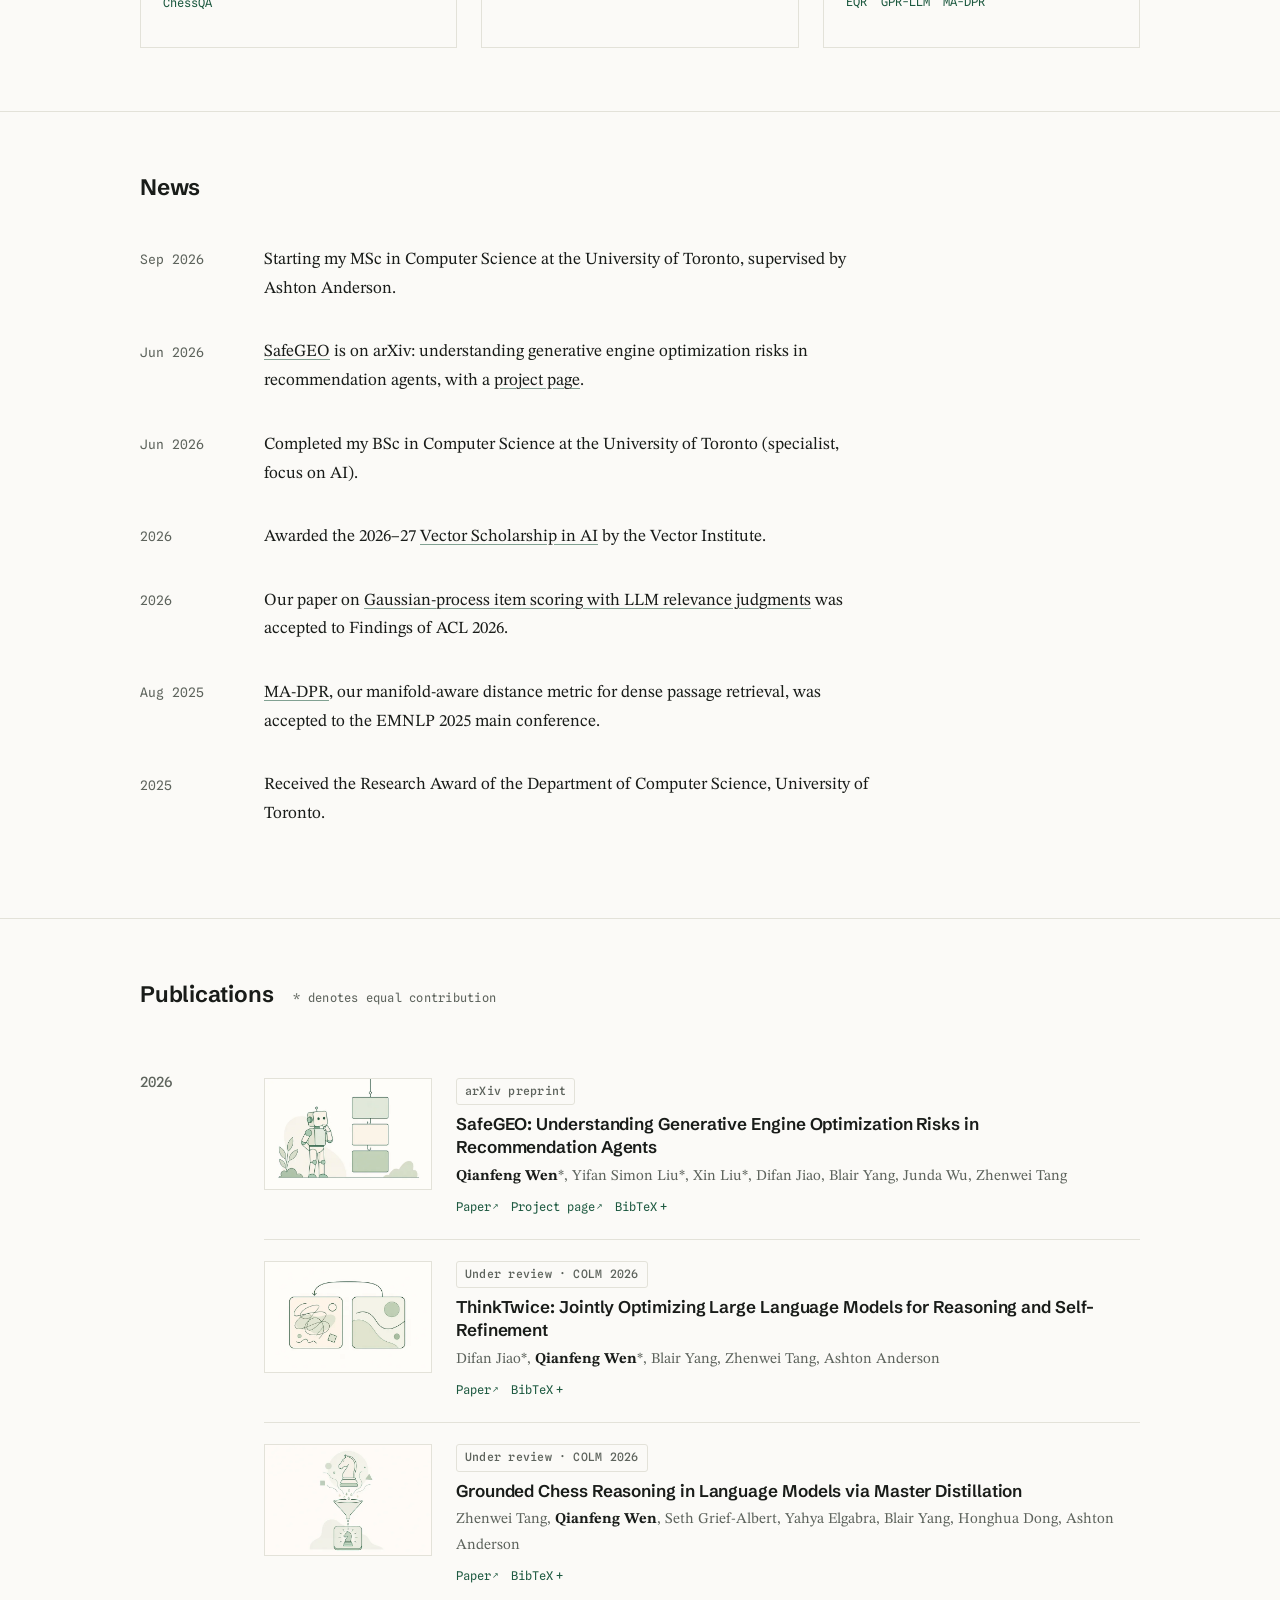
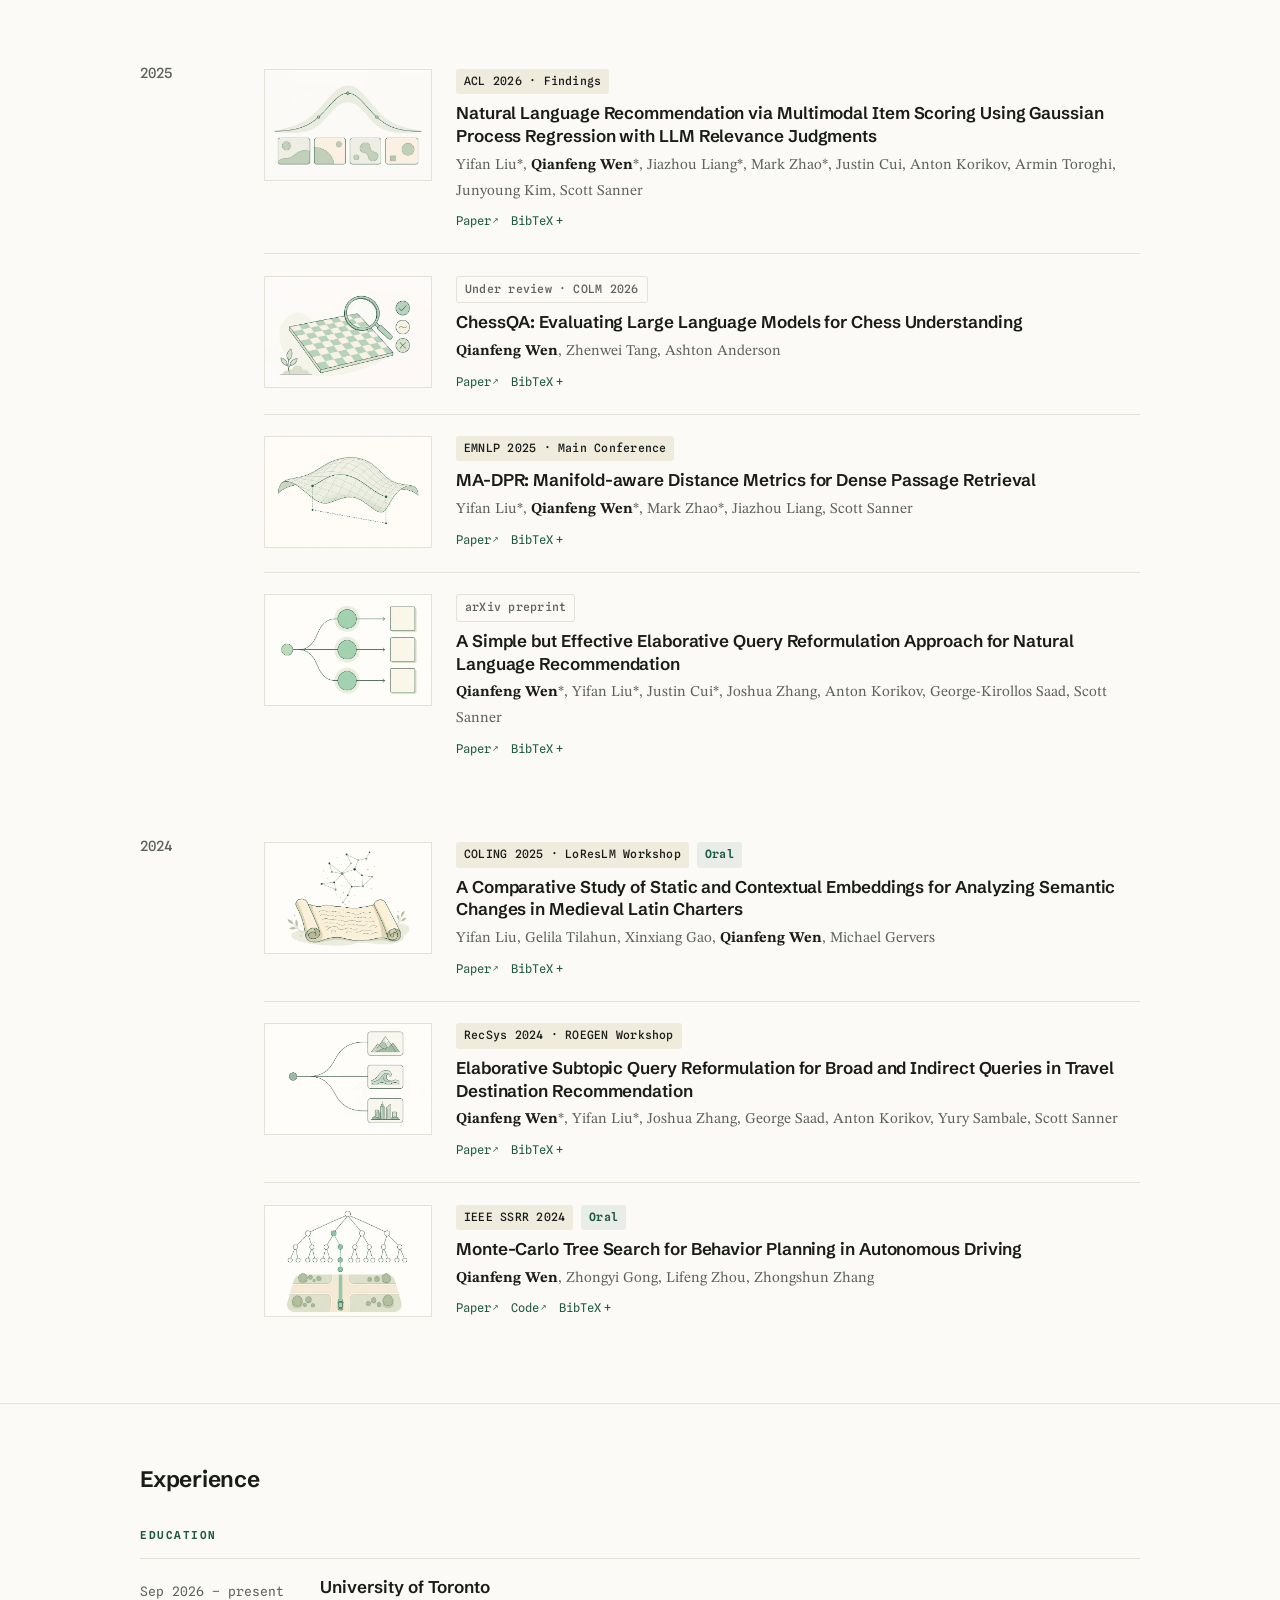
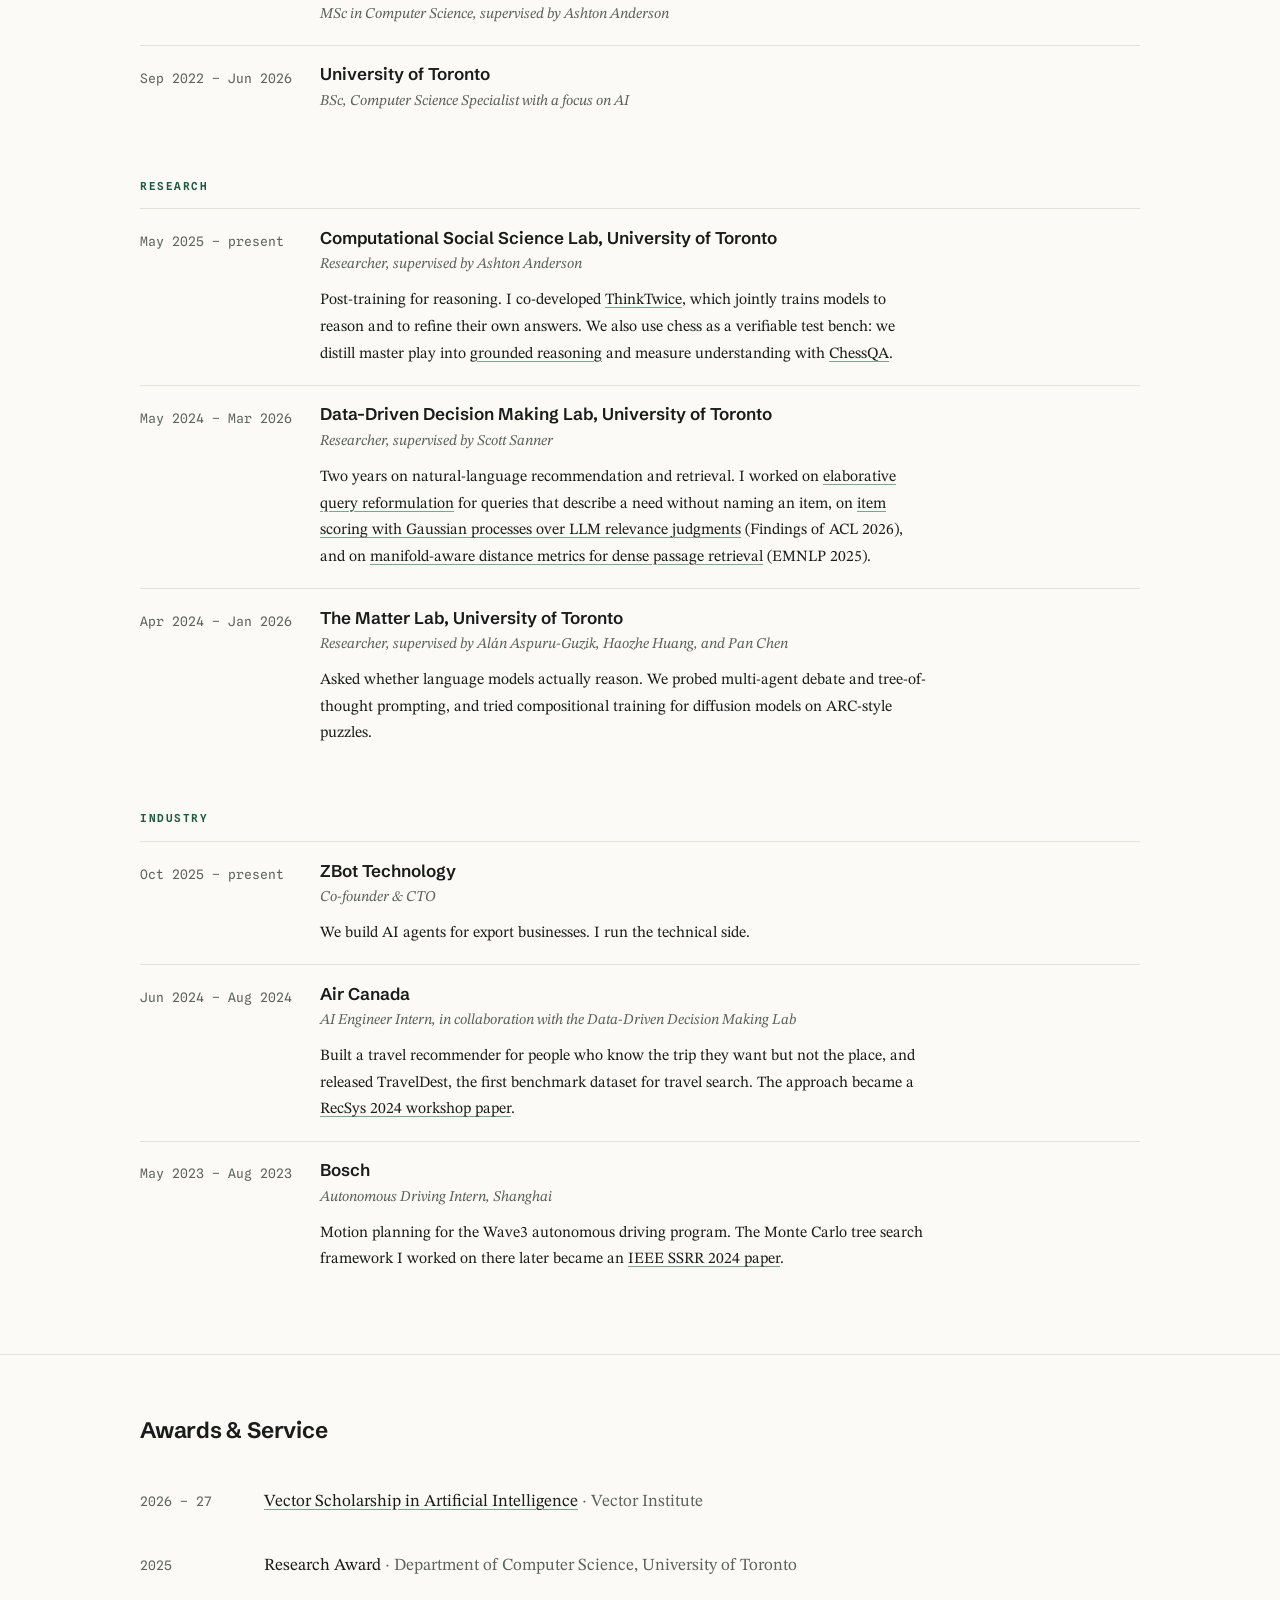
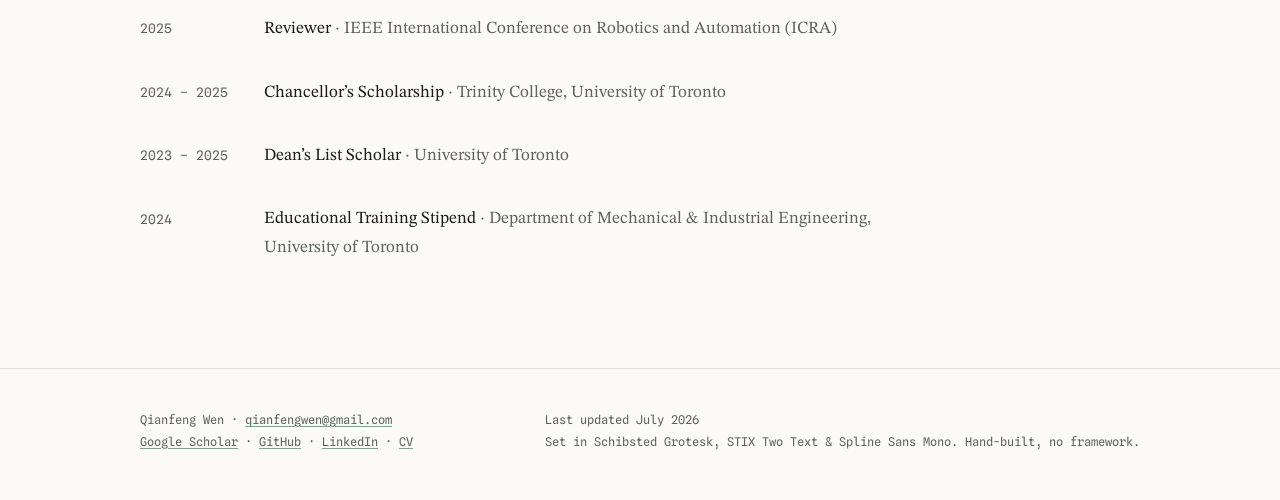
==== commit 9f1d095f: "Real headshot, humanized copy, prose experience with paper links - Hero portrait: real photo (4:5 cr" ====
--- a/index.html
+++ b/index.html
@@ -3,7 +3,7 @@
 <head>
   <meta charset="utf-8">
   <meta name="viewport" content="width=device-width, initial-scale=1">
-  <title>Qianfeng Wen — University of Toronto</title>
+  <title>Qianfeng Wen &middot; University of Toronto</title>
   <meta name="description" content="Qianfeng Wen is a computer science researcher at the University of Toronto working on LLM post-training (reinforcement learning, distillation, self-refinement), language-model agents, and LLMs for recommendation and information retrieval.">
   <link rel="canonical" href="https://qianfengwen.github.io/">
   <link rel="icon" type="image/svg+xml" href="assets/img/favicon.svg">
@@ -11,7 +11,7 @@
   <link rel="stylesheet" href="css/main.css">
 
   <meta property="og:type" content="profile">
-  <meta property="og:title" content="Qianfeng Wen — University of Toronto">
+  <meta property="og:title" content="Qianfeng Wen · University of Toronto">
   <meta property="og:description" content="LLM post-training, language-model agents, and LLMs for recommendation and information retrieval.">
   <meta property="og:url" content="https://qianfengwen.github.io/">
   <meta property="og:image" content="https://qianfengwen.github.io/assets/img/og-card.png">
@@ -90,12 +90,10 @@
           <p class="eyebrow">Computer Science &middot; University of Toronto</p>
           <h1>Qianfeng Wen</h1>
           <p class="lede">
-            I work on how large language models <em>learn</em> after pretraining and how they
-            <em>act</em> as agents &mdash; post-training with reinforcement learning and
-            distillation, and language models for recommendation and retrieval. Incoming MSc
-            student with the
-            <a href="https://csslab.cs.toronto.edu/">Computational Social Science Lab</a>,
-            supervised by Ashton Anderson.
+            I work on what happens to language models after pretraining: how reinforcement
+            learning and distillation shape their reasoning, and how they behave as agents.
+            This fall I start my MSc with Ashton Anderson in the
+            <a href="https://csslab.cs.toronto.edu/">Computational Social Science Lab</a>.
           </p>
           <ul class="topic-row" aria-label="Research topics">
             <li>LLM Post-training</li>
@@ -128,32 +126,10 @@
           </div>
         </div>
 
-        <!--
-          Portrait slot. To use a real photo, replace the <svg> below with:
-            <img src="assets/img/portrait.jpg" alt="Portrait of Qianfeng Wen">
-          and delete the <figcaption>. The frame handles sizing.
-        -->
         <figure class="portrait">
           <div class="portrait-frame">
-            <svg id="knight-tour" viewBox="0 0 320 320" role="img"
-                 aria-label="An agent&rsquo;s trail traced across a grid world">
-              <g class="tour-grid" id="tour-grid"></g>
-              <!-- The tour's first nine moves, newest brightest, oldest faintest -->
-              <g class="tour-path" id="tour-path" fill="none" stroke-width="1.75" stroke-linecap="round">
-                <line x1="140" y1="140" x2="60" y2="180" opacity="0.09"/>
-                <line x1="60" y1="180" x2="20" y2="260" opacity="0.19"/>
-                <line x1="20" y1="260" x2="100" y2="300" opacity="0.28"/>
-                <line x1="100" y1="300" x2="60" y2="220" opacity="0.38"/>
-                <line x1="60" y1="220" x2="20" y2="300" opacity="0.47"/>
-                <line x1="20" y1="300" x2="100" y2="260" opacity="0.57"/>
-                <line x1="100" y1="260" x2="180" y2="300" opacity="0.66"/>
-                <line x1="180" y1="300" x2="260" y2="260" opacity="0.76"/>
-                <line x1="260" y1="260" x2="300" y2="180" opacity="0.85"/>
-              </g>
-              <circle class="tour-knight" id="tour-knight" cx="300" cy="180" r="5"/>
-            </svg>
+            <img src="assets/img/portrait.jpg" alt="Qianfeng Wen" width="819" height="1024">
           </div>
-          <figcaption>An agent, exploring</figcaption>
         </figure>
       </div>
     </section>
@@ -167,31 +143,18 @@
         <div class="about-grid">
           <div class="about-text">
             <p>
-              My current focus is post-training: how far reinforcement learning and distillation
-              can push reasoning in language models. With the Computational Social Science Lab I
-              co-developed <a href="https://arxiv.org/abs/2604.01591">ThinkTwice</a>, which jointly
-              optimizes models for reasoning and self-refinement, and helped distill master-level
-              play into <a href="https://arxiv.org/abs/2603.20510">grounded reasoning</a> &mdash;
-              using chess as a fully verifiable domain for asking whether models actually reason,
-              which is also why we built the
-              <a href="https://arxiv.org/abs/2510.23948">ChessQA</a> benchmark.
+              I&rsquo;m an incoming MSc student in computer science at the University of Toronto,
+              where I work with <a href="https://www.cs.toronto.edu/~ashton/">Ashton Anderson</a>
+              on post-training for reasoning: reinforcement learning, on-policy distillation,
+              and models that catch their own mistakes. I&rsquo;m also interested in LLM agents
+              and in language models for recommendation and search.
             </p>
             <p>
-              A second thread is language models for recommendation and information retrieval,
-              from two years with Scott Sanner&rsquo;s Data-Driven Decision Making Lab: elaborative
-              <a href="https://arxiv.org/abs/2510.02656">query reformulation</a>, Gaussian-process
-              <a href="https://arxiv.org/abs/2510.22023">item scoring with LLM relevance judgments</a>
-              (Findings of ACL 2026), and manifold-aware metrics for
-              <a href="https://arxiv.org/abs/2509.13562">dense passage retrieval</a> (EMNLP 2025).
-              At Air Canada I put some of this into practice and released TravelDest, the first
-              benchmark dataset for travel search.
-            </p>
-            <p>
-              Agents tie the two together: systems that retrieve, decide, and act.
-              <a href="https://qianfengwen.github.io/SafeGEO/">SafeGEO</a> studies how generative
-              engine optimization can manipulate recommendation agents, and at ZBot Technology,
-              which I co-founded, I lead development of an export-oriented AI agent system.
-              Earlier I worked on decision-making for autonomous driving at Bosch.
+              Before this I spent two years on recommendation and retrieval in
+              <a href="https://d3m.mie.utoronto.ca/">Scott Sanner</a>&rsquo;s lab, studied LLM
+              reasoning in <a href="https://www.matter.toronto.edu/">Al&aacute;n
+              Aspuru-Guzik</a>&rsquo;s Matter Lab, and did stints at Air Canada and Bosch.
+              I also co-founded ZBot Technology, where we build AI agents for exporters.
             </p>
           </div>
           <aside class="about-aside" aria-label="At a glance">
@@ -232,9 +195,10 @@
               <circle class="fig-dot" cx="242" cy="27" r="4.5"/>
             </svg>
             <h3>Post-training for reasoning</h3>
-            <p>How far can reinforcement learning and on-policy distillation push reasoning in
-               language models? Joint optimization for reasoning and self-refinement, distilling
-               expert play into grounded reasoning, and benchmarks that make progress measurable.</p>
+            <p>How far can reinforcement learning and on-policy distillation push reasoning?
+               ThinkTwice trains models to draft an answer and then repair it. Chess is a
+               small test bench for the same question: every claim a model makes there can
+               be checked exactly.</p>
             <p class="thread-papers">
               <a href="#pub-thinktwice">ThinkTwice</a>
               <a href="#pub-chess-distill">Master Distillation</a>
@@ -255,9 +219,10 @@
               <path class="fig-line" d="M96 82 l-1.5 -6.5 6.5 1"/>
             </svg>
             <h3>Language-model agents</h3>
-            <p>Agents retrieve, decide, and act &mdash; and can be manipulated. SafeGEO maps how
-               generative engine optimization distorts what recommendation agents surface, and at
-               ZBot Technology I build agent systems that ship.</p>
+            <p>An agent that reads the web and acts on your behalf can be steered by whoever
+               wrote what it reads. SafeGEO measures how generative engine optimization distorts
+               what recommendation agents suggest. Building agents at ZBot Technology keeps this
+               research honest.</p>
             <p class="thread-papers">
               <a href="#pub-safegeo">SafeGEO</a>
             </p>
@@ -273,8 +238,9 @@
             </svg>
             <h3>Recommendation &amp; retrieval</h3>
             <p>Language models change how people search for things they cannot name yet.
-               Elaborative query reformulation, Gaussian-process item scoring with LLM relevance
-               judgments, and manifold-aware metrics for dense passage retrieval.</p>
+               EQR expands a vague query into the subtopics it implies, GPR-LLM scores items
+               with Gaussian processes over LLM relevance judgments, and MA-DPR rethinks what
+               &ldquo;close&rdquo; means in embedding space.</p>
             <p class="thread-papers">
               <a href="#pub-eqr">EQR</a>
               <a href="#pub-gpr-llm">GPR-LLM</a>
@@ -647,7 +613,7 @@
             <time>Sep 2022 &ndash; Jun 2026</time>
             <div>
               <h4>University of Toronto</h4>
-              <span class="role">BSc, Computer Science Specialist with a focus on AI &middot; GPA 3.91 / 4.0</span>
+              <span class="role">BSc, Computer Science Specialist with a focus on AI</span>
             </div>
           </article>
         </div>
@@ -659,10 +625,12 @@
             <div>
               <h4>Computational Social Science Lab, University of Toronto</h4>
               <span class="role">Researcher, supervised by Ashton Anderson</span>
-              <ul>
-                <li>Built ChessQA, a benchmark evaluating language models on tactics, strategy, notation, and explanation quality.</li>
-                <li>Training chess-specialized models with supervised fine-tuning and reinforcement learning for reasoning and move justification.</li>
-              </ul>
+              <p>Post-training for reasoning. I co-developed
+                 <a href="#pub-thinktwice">ThinkTwice</a>, which jointly trains models to
+                 reason and to refine their own answers. We also use chess as a verifiable
+                 test bench: we distill master play into
+                 <a href="#pub-chess-distill">grounded reasoning</a> and measure
+                 understanding with <a href="#pub-chessqa">ChessQA</a>.</p>
             </div>
           </article>
           <article class="xp">
@@ -670,11 +638,13 @@
             <div>
               <h4>Data-Driven Decision Making Lab, University of Toronto</h4>
               <span class="role">Researcher, supervised by Scott Sanner</span>
-              <ul>
-                <li>Built retrieval-augmented QA pipelines combining sparse and dense retrieval with LLM-driven query reformulation and user-intent modeling.</li>
-                <li>Proposed Manifold Distance, a training-agnostic metric that outperforms cosine and dot-product measures on dense passage retrieval benchmarks.</li>
-                <li>Introduced GPR-LLM, Gaussian Process Regression over LLM relevance judgments, exceeding dense retrieval, cross-encoder, and pointwise LLM rerankers across four datasets.</li>
-              </ul>
+              <p>Two years on natural-language recommendation and retrieval. I worked on
+                 <a href="#pub-eqr">elaborative query reformulation</a> for queries that
+                 describe a need without naming an item, on
+                 <a href="#pub-gpr-llm">item scoring with Gaussian processes over LLM
+                 relevance judgments</a> (Findings of ACL 2026), and on
+                 <a href="#pub-ma-dpr">manifold-aware distance metrics for dense passage
+                 retrieval</a> (EMNLP 2025).</p>
             </div>
           </article>
           <article class="xp">
@@ -682,10 +652,9 @@
             <div>
               <h4>The Matter Lab, University of Toronto</h4>
               <span class="role">Researcher, supervised by Al&aacute;n Aspuru-Guzik, Haozhe Huang, and Pan Chen</span>
-              <ul>
-                <li>Studied multi-agent debate, chain-of-thought, and tree-of-thought methods for LLM logical reasoning, and whether models exhibit schema-based learning.</li>
-                <li>Investigated compositional training methods for diffusion models on 2D-ARC problems.</li>
-              </ul>
+              <p>Asked whether language models actually reason. We probed multi-agent debate
+                 and tree-of-thought prompting, and tried compositional training for diffusion
+                 models on ARC-style puzzles.</p>
             </div>
           </article>
         </div>
@@ -697,9 +666,7 @@
             <div>
               <h4>ZBot Technology</h4>
               <span class="role">Co-founder &amp; CTO</span>
-              <ul>
-                <li>Leading development of an export-oriented AI agent system.</li>
-              </ul>
+              <p>We build AI agents for export businesses. I run the technical side.</p>
             </div>
           </article>
           <article class="xp">
@@ -707,10 +674,10 @@
             <div>
               <h4>Air Canada</h4>
               <span class="role">AI Engineer Intern, in collaboration with the Data-Driven Decision Making Lab</span>
-              <ul>
-                <li>Led development of a travel recommender that adapts to free-form queries, and released TravelDest, the first benchmark dataset for travel search.</li>
-                <li>Built an LLM query-reformulation and dense-retrieval pipeline, improving R-precision by 12% over baseline.</li>
-              </ul>
+              <p>Built a travel recommender for people who know the trip they want but not
+                 the place, and released TravelDest, the first benchmark dataset for travel
+                 search. The approach became a <a href="#pub-travel-eqr">RecSys 2024 workshop
+                 paper</a>.</p>
             </div>
           </article>
           <article class="xp">
@@ -718,10 +685,9 @@
             <div>
               <h4>Bosch</h4>
               <span class="role">Autonomous Driving Intern, Shanghai</span>
-              <ul>
-                <li>Worked on motion planning for Bosch&rsquo;s Wave3 autonomous driving program.</li>
-                <li>Designed a Monte Carlo tree search decision-making framework reaching a 98% success rate with planning latency under 0.2 s on project benchmarks.</li>
-              </ul>
+              <p>Motion planning for the Wave3 autonomous driving program. The Monte Carlo
+                 tree search framework I worked on there later became an
+                 <a href="#pub-mcts-driving">IEEE SSRR 2024 paper</a>.</p>
             </div>
           </article>
         </div>
@@ -737,27 +703,27 @@
         <ul class="award-list">
           <li>
             <span class="years">2026 &ndash; 27</span>
-            <p><a href="https://vectorinstitute.ai/programs/scholarship/">Vector Scholarship in Artificial Intelligence</a> <span class="grantor">&mdash; Vector Institute</span></p>
+            <p><a href="https://vectorinstitute.ai/programs/scholarship/">Vector Scholarship in Artificial Intelligence</a> <span class="grantor">&middot; Vector Institute</span></p>
           </li>
           <li>
             <span class="years">2025</span>
-            <p>Research Award <span class="grantor">&mdash; Department of Computer Science, University of Toronto</span></p>
+            <p>Research Award <span class="grantor">&middot; Department of Computer Science, University of Toronto</span></p>
           </li>
           <li>
             <span class="years">2025</span>
-            <p>Reviewer <span class="grantor">&mdash; IEEE International Conference on Robotics and Automation (ICRA)</span></p>
+            <p>Reviewer <span class="grantor">&middot; IEEE International Conference on Robotics and Automation (ICRA)</span></p>
           </li>
           <li>
             <span class="years">2024 &ndash; 2025</span>
-            <p>Chancellor&rsquo;s Scholarship <span class="grantor">&mdash; Trinity College, University of Toronto</span></p>
+            <p>Chancellor&rsquo;s Scholarship <span class="grantor">&middot; Trinity College, University of Toronto</span></p>
           </li>
           <li>
             <span class="years">2023 &ndash; 2025</span>
-            <p>Dean&rsquo;s List Scholar <span class="grantor">&mdash; University of Toronto</span></p>
+            <p>Dean&rsquo;s List Scholar <span class="grantor">&middot; University of Toronto</span></p>
           </li>
           <li>
             <span class="years">2024</span>
-            <p>Educational Training Stipend <span class="grantor">&mdash; Department of Mechanical &amp; Industrial Engineering, University of Toronto</span></p>
+            <p>Educational Training Stipend <span class="grantor">&middot; Department of Mechanical &amp; Industrial Engineering, University of Toronto</span></p>
           </li>
         </ul>
       </div>
--- a/css/main.css
+++ b/css/main.css
@@ -1,5 +1,5 @@
 /* ==========================================================================
-   qianfengwen.github.io — tournament board, journal page
+   qianfengwen.github.io · tournament board, journal page
    Tokens and rationale: docs/design.md
    ========================================================================== */
 
@@ -143,6 +143,27 @@
   border: 0;
 }
 
+/* The skip link surfaces when keyboard focus reaches it. */
+a.visually-hidden:focus-visible {
+  position: fixed;
+  top: 0.75rem;
+  left: 0.75rem;
+  z-index: 20;
+  width: auto;
+  height: auto;
+  margin: 0;
+  padding: 0.45rem 0.9rem;
+  overflow: visible;
+  clip: auto;
+  background: var(--accent);
+  color: var(--paper);
+  font-family: var(--font-display);
+  font-size: 0.875rem;
+  font-weight: 550;
+  text-decoration: none;
+  border-radius: 999px;
+}
+
 /* ---- Header ------------------------------------------------------------ */
 
 .site-header {
@@ -276,10 +297,6 @@
   font-size: 1.1875rem;
   line-height: 1.65;
   max-width: 34rem;
-}
-
-.hero .lede em {
-  font-style: italic;
 }
 
 .topic-row {
@@ -347,7 +364,7 @@
   color: var(--paper);
 }
 
-/* Portrait frame: holds the knight's tour until a real photo replaces it */
+/* Portrait frame */
 
 .portrait {
   margin: 0;
@@ -821,6 +838,12 @@
   margin-top: 0.15rem;
 }
 
+.xp div > p {
+  margin: 0.6rem 0 0;
+  font-size: 0.9782rem;
+  max-width: 38rem;
+}
+
 .xp ul {
   margin: 0.6rem 0 0;
   padding-left: 1.1rem;
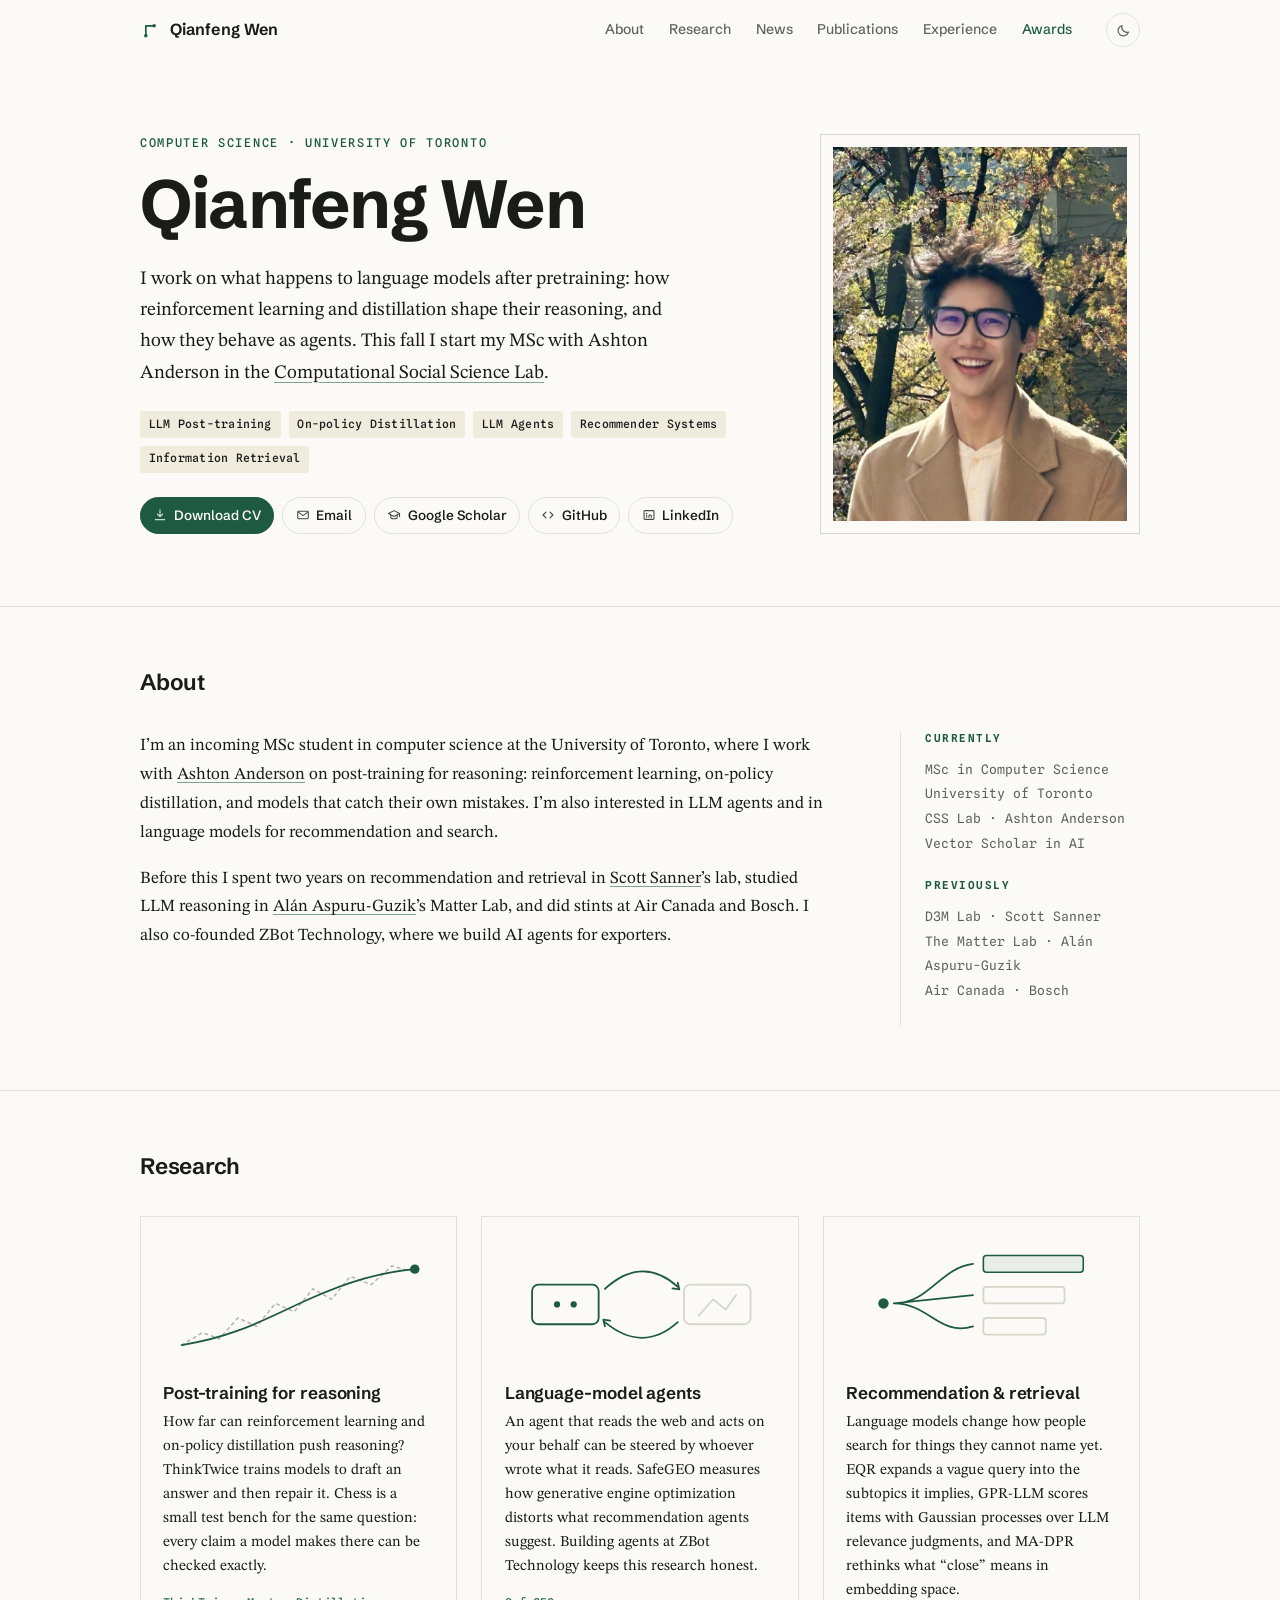
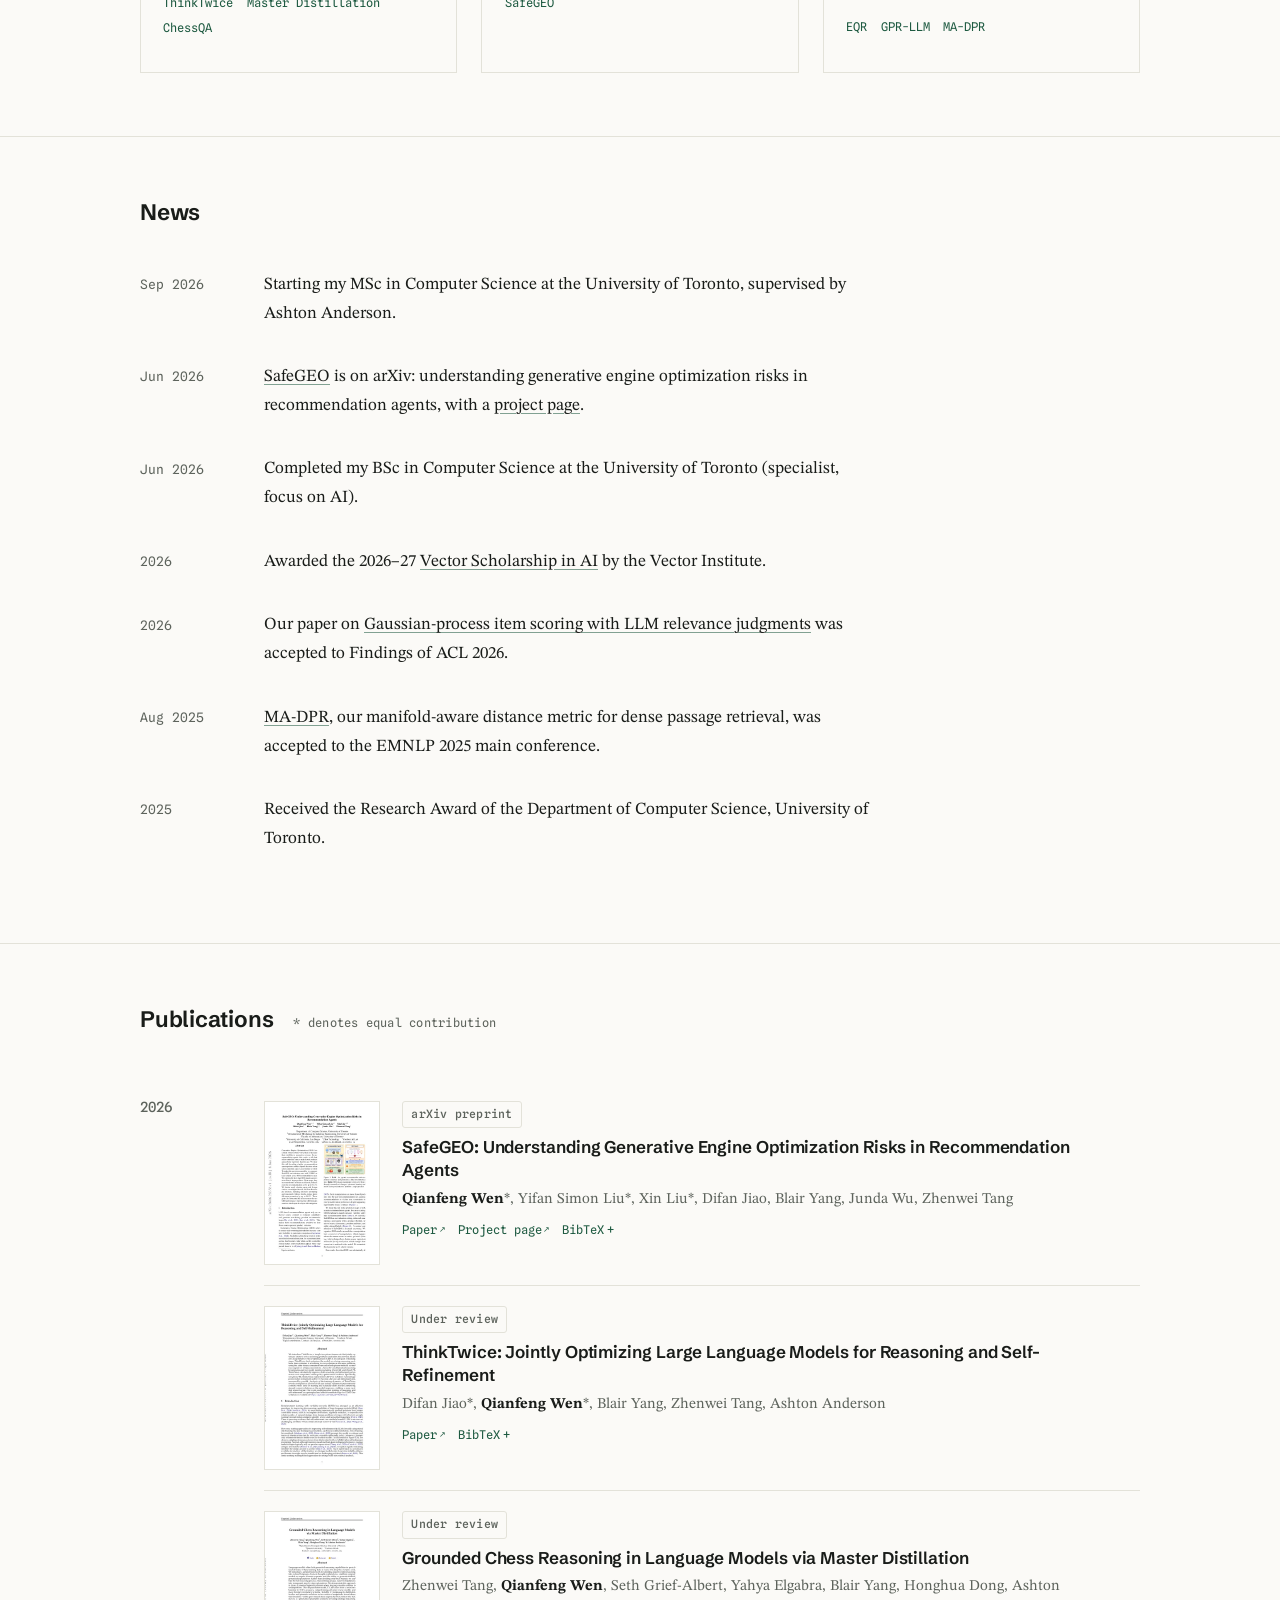
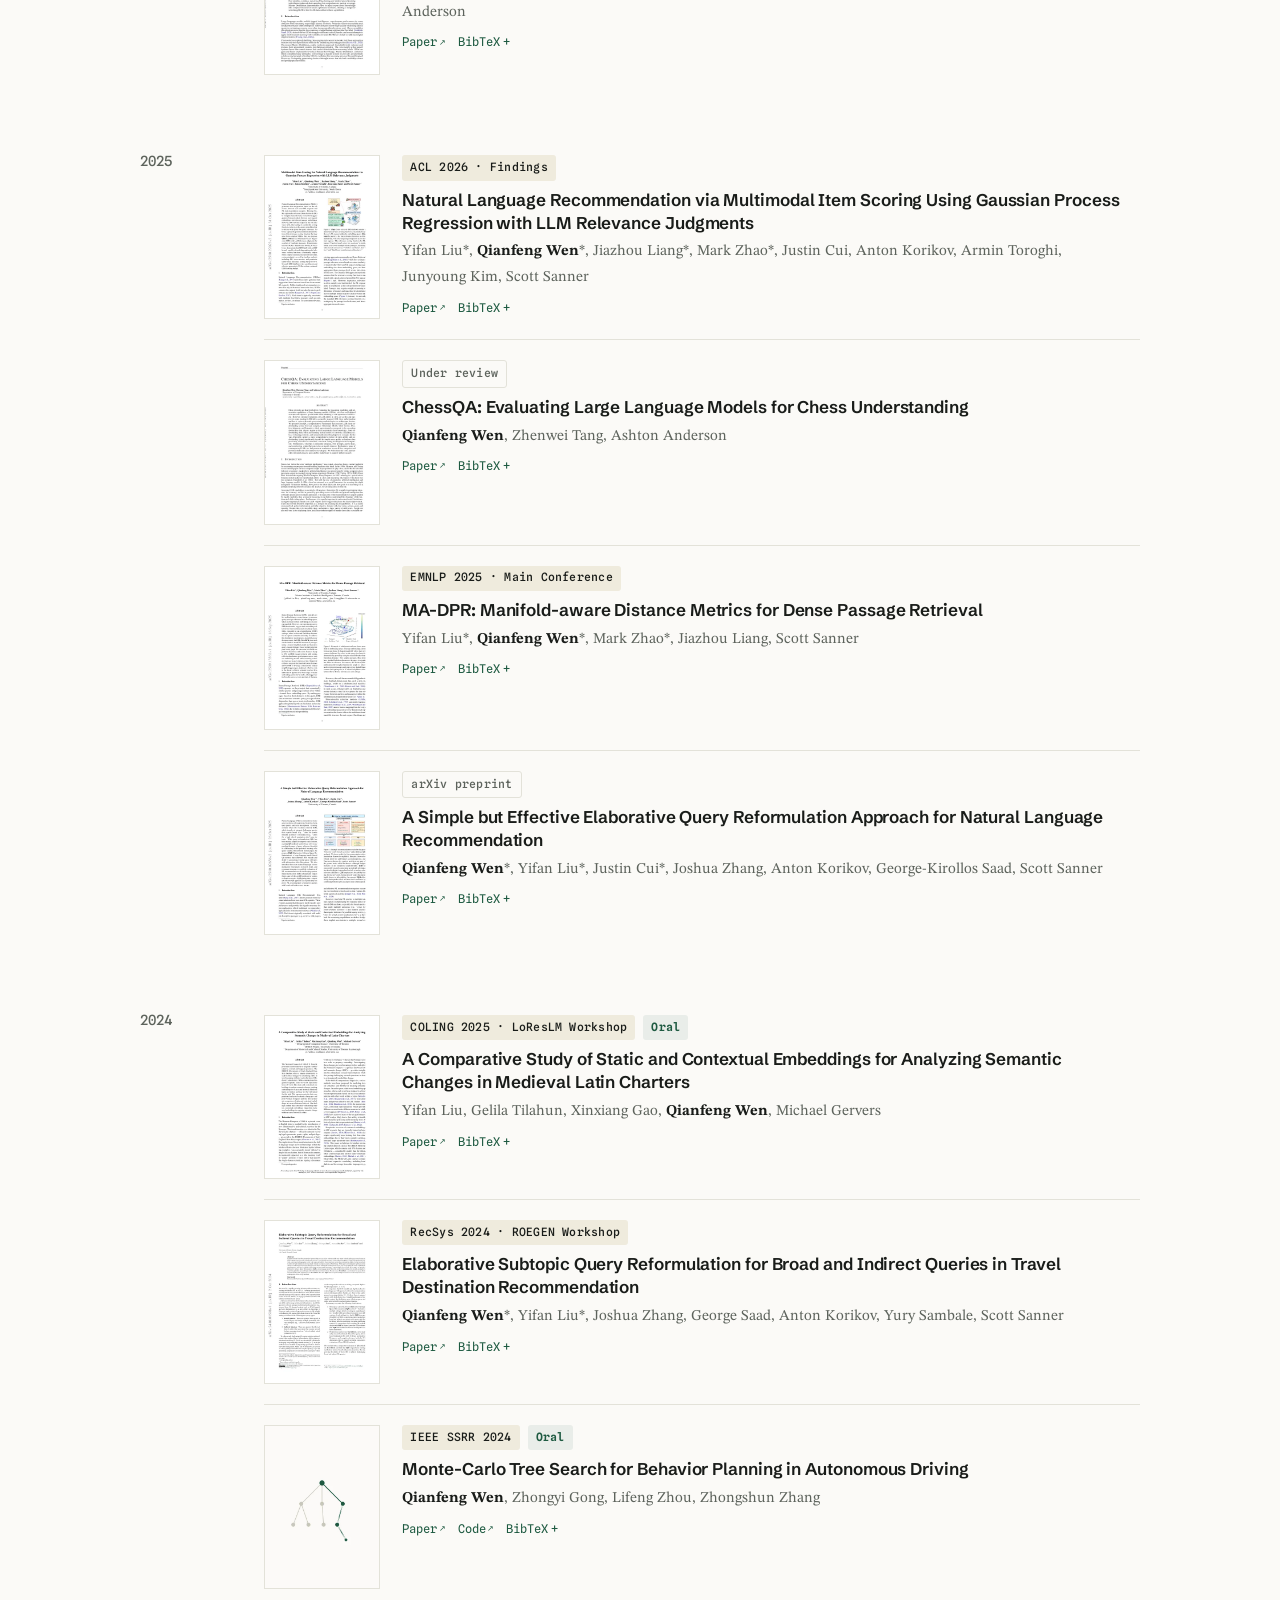
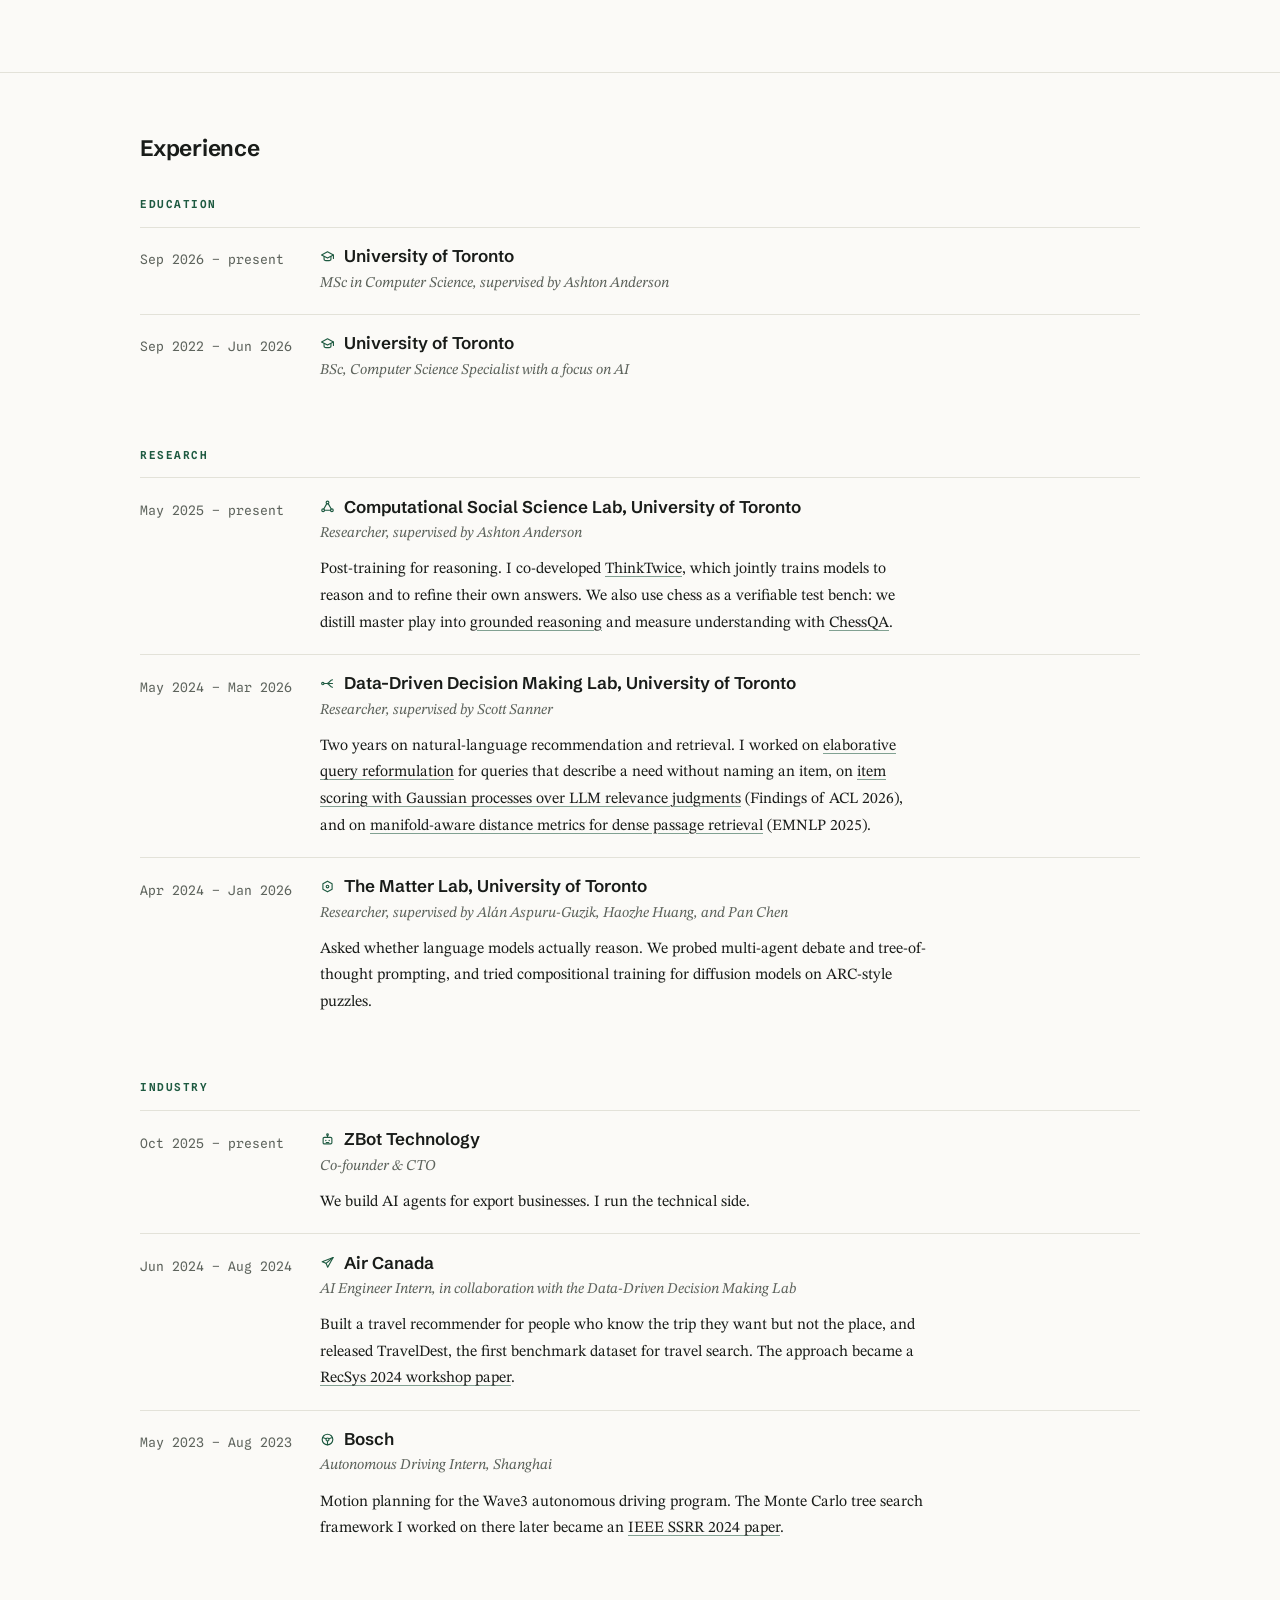
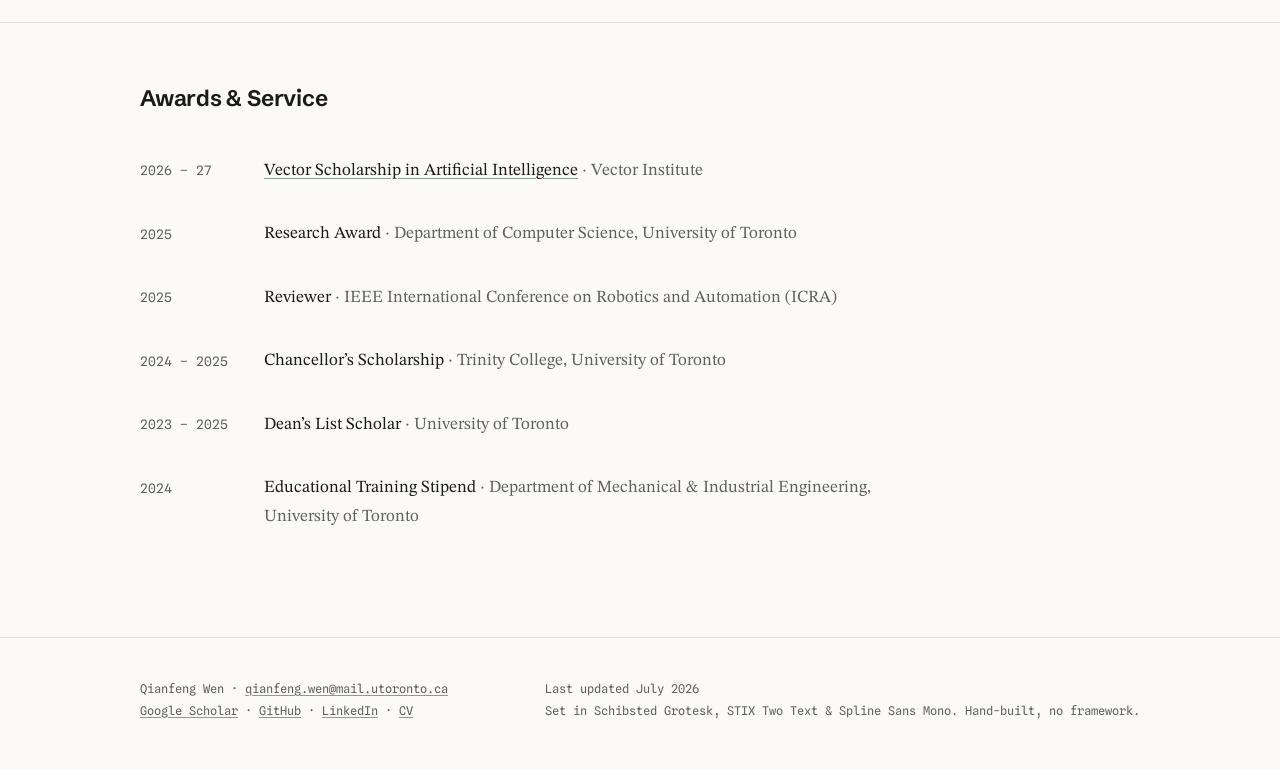
==== commit 649bf231: "UofT email, first-page thumbnails, org icons, under-review venues hidden - Contact email is now qian" ====
--- a/index.html
+++ b/index.html
@@ -32,7 +32,7 @@
     "@context": "https://schema.org",
     "@type": "Person",
     "name": "Qianfeng Wen",
-    "email": "mailto:qianfengwen@gmail.com",
+    "email": "mailto:qianfeng.wen@mail.utoronto.ca",
     "url": "https://qianfengwen.github.io/",
     "affiliation": {
       "@type": "CollegeOrUniversity",
@@ -107,7 +107,7 @@
               <svg width="14" height="14" viewBox="0 0 24 24" fill="none" stroke="currentColor" stroke-width="2" stroke-linecap="round" stroke-linejoin="round" aria-hidden="true"><path d="M12 3v12m0 0 4.5-4.5M12 15l-4.5-4.5M4 20h16"/></svg>
               Download CV
             </a>
-            <a href="mailto:qianfengwen@gmail.com">
+            <a href="mailto:qianfeng.wen@mail.utoronto.ca">
               <svg width="14" height="14" viewBox="0 0 24 24" fill="none" stroke="currentColor" stroke-width="1.8" stroke-linecap="round" stroke-linejoin="round" aria-hidden="true"><rect x="3" y="5.5" width="18" height="13" rx="1.5"/><path d="m4 7 8 6 8-6"/></svg>
               Email
             </a>
@@ -171,7 +171,7 @@
               <h3>Previously</h3>
               <ul>
                 <li>D3M Lab &middot; Scott Sanner</li>
-                <li>The Matter Lab</li>
+                <li>The Matter Lab &middot; Al&aacute;n Aspuru-Guzik</li>
                 <li>Air Canada &middot; Bosch</li>
               </ul>
             </div>
@@ -304,7 +304,7 @@
           <ol class="pub-list">
             <li class="pub" id="pub-safegeo">
               <a class="pub-thumb" href="https://arxiv.org/abs/2606.28356" tabindex="-1" aria-hidden="true">
-                <img src="assets/img/pubs/safegeo.webp" alt="" loading="lazy" width="600" height="400">
+                <img src="assets/img/pubs/safegeo.webp" alt="" loading="lazy" width="400" height="566">
               </a>
               <div class="pub-body">
                 <div class="pub-eyebrow"><span class="venue preprint">arXiv preprint</span></div>
@@ -332,10 +332,10 @@
             </li>
             <li class="pub" id="pub-thinktwice">
               <a class="pub-thumb" href="https://arxiv.org/abs/2604.01591" tabindex="-1" aria-hidden="true">
-                <img src="assets/img/pubs/thinktwice.webp" alt="" loading="lazy" width="600" height="400">
-              </a>
-              <div class="pub-body">
-                <div class="pub-eyebrow"><span class="venue preprint">Under review &middot; COLM 2026</span></div>
+                <img src="assets/img/pubs/thinktwice.webp" alt="" loading="lazy" width="400" height="566">
+              </a>
+              <div class="pub-body">
+                <div class="pub-eyebrow"><span class="venue preprint">Under review</span></div>
                 <h4 class="pub-title"><a href="https://arxiv.org/abs/2604.01591">ThinkTwice: Jointly Optimizing Large Language Models for Reasoning and Self-Refinement</a></h4>
                 <p class="pub-authors">Difan Jiao*, <span class="me">Qianfeng Wen</span>*, Blair Yang, Zhenwei Tang, Ashton Anderson</p>
                 <div class="pub-meta">
@@ -359,10 +359,10 @@
             </li>
             <li class="pub" id="pub-chess-distill">
               <a class="pub-thumb" href="https://arxiv.org/abs/2603.20510" tabindex="-1" aria-hidden="true">
-                <img src="assets/img/pubs/chess-distill.webp" alt="" loading="lazy" width="600" height="400">
-              </a>
-              <div class="pub-body">
-                <div class="pub-eyebrow"><span class="venue preprint">Under review &middot; COLM 2026</span></div>
+                <img src="assets/img/pubs/chess-distill.webp" alt="" loading="lazy" width="400" height="566">
+              </a>
+              <div class="pub-body">
+                <div class="pub-eyebrow"><span class="venue preprint">Under review</span></div>
                 <h4 class="pub-title"><a href="https://arxiv.org/abs/2603.20510">Grounded Chess Reasoning in Language Models via Master Distillation</a></h4>
                 <p class="pub-authors">Zhenwei Tang, <span class="me">Qianfeng Wen</span>, Seth Grief-Albert, Yahya Elgabra, Blair Yang, Honghua Dong, Ashton Anderson</p>
                 <div class="pub-meta">
@@ -392,7 +392,7 @@
           <ol class="pub-list">
             <li class="pub" id="pub-gpr-llm">
               <a class="pub-thumb" href="https://arxiv.org/abs/2510.22023" tabindex="-1" aria-hidden="true">
-                <img src="assets/img/pubs/gpr-llm.webp" alt="" loading="lazy" width="600" height="400">
+                <img src="assets/img/pubs/gpr-llm.webp" alt="" loading="lazy" width="400" height="566">
               </a>
               <div class="pub-body">
                 <div class="pub-eyebrow"><span class="venue">ACL 2026 &middot; Findings</span></div>
@@ -419,10 +419,10 @@
             </li>
             <li class="pub" id="pub-chessqa">
               <a class="pub-thumb" href="https://arxiv.org/abs/2510.23948" tabindex="-1" aria-hidden="true">
-                <img src="assets/img/pubs/chessqa.webp" alt="" loading="lazy" width="600" height="400">
-              </a>
-              <div class="pub-body">
-                <div class="pub-eyebrow"><span class="venue preprint">Under review &middot; COLM 2026</span></div>
+                <img src="assets/img/pubs/chessqa.webp" alt="" loading="lazy" width="400" height="566">
+              </a>
+              <div class="pub-body">
+                <div class="pub-eyebrow"><span class="venue preprint">Under review</span></div>
                 <h4 class="pub-title"><a href="https://arxiv.org/abs/2510.23948">ChessQA: Evaluating Large Language Models for Chess Understanding</a></h4>
                 <p class="pub-authors"><span class="me">Qianfeng Wen</span>, Zhenwei Tang, Ashton Anderson</p>
                 <div class="pub-meta">
@@ -446,7 +446,7 @@
             </li>
             <li class="pub" id="pub-ma-dpr">
               <a class="pub-thumb" href="https://arxiv.org/abs/2509.13562" tabindex="-1" aria-hidden="true">
-                <img src="assets/img/pubs/ma-dpr.webp" alt="" loading="lazy" width="600" height="400">
+                <img src="assets/img/pubs/ma-dpr.webp" alt="" loading="lazy" width="400" height="566">
               </a>
               <div class="pub-body">
                 <div class="pub-eyebrow"><span class="venue">EMNLP 2025 &middot; Main Conference</span></div>
@@ -473,7 +473,7 @@
             </li>
             <li class="pub" id="pub-eqr">
               <a class="pub-thumb" href="https://arxiv.org/abs/2510.02656" tabindex="-1" aria-hidden="true">
-                <img src="assets/img/pubs/eqr.webp" alt="" loading="lazy" width="600" height="400">
+                <img src="assets/img/pubs/eqr.webp" alt="" loading="lazy" width="400" height="566">
               </a>
               <div class="pub-body">
                 <div class="pub-eyebrow"><span class="venue preprint">arXiv preprint</span></div>
@@ -506,7 +506,7 @@
           <ol class="pub-list">
             <li class="pub" id="pub-latin-charters">
               <a class="pub-thumb" href="https://aclanthology.org/2025.loreslm-1.14/" tabindex="-1" aria-hidden="true">
-                <img src="assets/img/pubs/latin-charters.webp" alt="" loading="lazy" width="600" height="400">
+                <img src="assets/img/pubs/latin-charters.webp" alt="" loading="lazy" width="400" height="566">
               </a>
               <div class="pub-body">
                 <div class="pub-eyebrow"><span class="venue">COLING 2025 &middot; LoResLM Workshop</span>
@@ -536,7 +536,7 @@
             </li>
             <li class="pub" id="pub-travel-eqr">
               <a class="pub-thumb" href="https://arxiv.org/abs/2410.01598" tabindex="-1" aria-hidden="true">
-                <img src="assets/img/pubs/travel-eqr.webp" alt="" loading="lazy" width="600" height="400">
+                <img src="assets/img/pubs/travel-eqr.webp" alt="" loading="lazy" width="400" height="566">
               </a>
               <div class="pub-body">
                 <div class="pub-eyebrow"><span class="venue">RecSys 2024 &middot; ROEGEN Workshop</span></div>
@@ -563,7 +563,7 @@
             </li>
             <li class="pub" id="pub-mcts-driving">
               <a class="pub-thumb" href="https://ieeexplore.ieee.org/abstract/document/10770028" tabindex="-1" aria-hidden="true">
-                <img src="assets/img/pubs/mcts-driving.webp" alt="" loading="lazy" width="600" height="400">
+                <img src="assets/img/pubs/mcts-driving.webp" alt="" loading="lazy" width="400" height="566">
               </a>
               <div class="pub-body">
                 <div class="pub-eyebrow"><span class="venue">IEEE SSRR 2024</span>
@@ -605,14 +605,14 @@
           <article class="xp">
             <time>Sep 2026 &ndash; present</time>
             <div>
-              <h4>University of Toronto</h4>
+              <h4><svg width="15" height="15" viewBox="0 0 24 24" fill="none" stroke="currentColor" stroke-width="1.8" stroke-linecap="round" stroke-linejoin="round" aria-hidden="true"><path d="m2.5 9.5 9.5-5 9.5 5-9.5 5z"/><path d="M6.5 12v4.2c0 1 2.5 2.3 5.5 2.3s5.5-1.3 5.5-2.3V12"/><path d="M21.5 9.5V15"/></svg>University of Toronto</h4>
               <span class="role">MSc in Computer Science, supervised by Ashton Anderson</span>
             </div>
           </article>
           <article class="xp">
             <time>Sep 2022 &ndash; Jun 2026</time>
             <div>
-              <h4>University of Toronto</h4>
+              <h4><svg width="15" height="15" viewBox="0 0 24 24" fill="none" stroke="currentColor" stroke-width="1.8" stroke-linecap="round" stroke-linejoin="round" aria-hidden="true"><path d="m2.5 9.5 9.5-5 9.5 5-9.5 5z"/><path d="M6.5 12v4.2c0 1 2.5 2.3 5.5 2.3s5.5-1.3 5.5-2.3V12"/><path d="M21.5 9.5V15"/></svg>University of Toronto</h4>
               <span class="role">BSc, Computer Science Specialist with a focus on AI</span>
             </div>
           </article>
@@ -623,7 +623,7 @@
           <article class="xp">
             <time>May 2025 &ndash; present</time>
             <div>
-              <h4>Computational Social Science Lab, University of Toronto</h4>
+              <h4><svg width="15" height="15" viewBox="0 0 24 24" fill="none" stroke="currentColor" stroke-width="1.8" stroke-linecap="round" stroke-linejoin="round" aria-hidden="true"><circle cx="12" cy="5.5" r="2.2"/><circle cx="5" cy="18" r="2.2"/><circle cx="19" cy="18" r="2.2"/><path d="M10.9 7.4 6 16M13.1 7.4 18 16M7.2 18h9.6"/></svg>Computational Social Science Lab, University of Toronto</h4>
               <span class="role">Researcher, supervised by Ashton Anderson</span>
               <p>Post-training for reasoning. I co-developed
                  <a href="#pub-thinktwice">ThinkTwice</a>, which jointly trains models to
@@ -636,7 +636,7 @@
           <article class="xp">
             <time>May 2024 &ndash; Mar 2026</time>
             <div>
-              <h4>Data-Driven Decision Making Lab, University of Toronto</h4>
+              <h4><svg width="15" height="15" viewBox="0 0 24 24" fill="none" stroke="currentColor" stroke-width="1.8" stroke-linecap="round" stroke-linejoin="round" aria-hidden="true"><circle cx="4.5" cy="12" r="1.9"/><path d="M6.5 12H11M11 12c4.5 0 4.5-6 9-6M11 12h9M11 12c4.5 0 4.5 6 9 6"/></svg>Data-Driven Decision Making Lab, University of Toronto</h4>
               <span class="role">Researcher, supervised by Scott Sanner</span>
               <p>Two years on natural-language recommendation and retrieval. I worked on
                  <a href="#pub-eqr">elaborative query reformulation</a> for queries that
@@ -650,7 +650,7 @@
           <article class="xp">
             <time>Apr 2024 &ndash; Jan 2026</time>
             <div>
-              <h4>The Matter Lab, University of Toronto</h4>
+              <h4><svg width="15" height="15" viewBox="0 0 24 24" fill="none" stroke="currentColor" stroke-width="1.8" stroke-linecap="round" stroke-linejoin="round" aria-hidden="true"><path d="M12 3.5 19.36 7.75v8.5L12 20.5l-7.36-4.25v-8.5z"/><circle cx="12" cy="12" r="2.1"/></svg>The Matter Lab, University of Toronto</h4>
               <span class="role">Researcher, supervised by Al&aacute;n Aspuru-Guzik, Haozhe Huang, and Pan Chen</span>
               <p>Asked whether language models actually reason. We probed multi-agent debate
                  and tree-of-thought prompting, and tried compositional training for diffusion
@@ -664,7 +664,7 @@
           <article class="xp">
             <time>Oct 2025 &ndash; present</time>
             <div>
-              <h4>ZBot Technology</h4>
+              <h4><svg width="15" height="15" viewBox="0 0 24 24" fill="none" stroke="currentColor" stroke-width="1.8" stroke-linecap="round" stroke-linejoin="round" aria-hidden="true"><rect x="5" y="8.5" width="14" height="10.5" rx="2"/><path d="M12 8.5V5.5"/><circle cx="12" cy="4.2" r="1.3"/><circle cx="9.3" cy="13.5" r="1.1" fill="currentColor" stroke="none"/><circle cx="14.7" cy="13.5" r="1.1" fill="currentColor" stroke="none"/><path d="M10 16.8h4"/></svg>ZBot Technology</h4>
               <span class="role">Co-founder &amp; CTO</span>
               <p>We build AI agents for export businesses. I run the technical side.</p>
             </div>
@@ -672,7 +672,7 @@
           <article class="xp">
             <time>Jun 2024 &ndash; Aug 2024</time>
             <div>
-              <h4>Air Canada</h4>
+              <h4><svg width="15" height="15" viewBox="0 0 24 24" fill="none" stroke="currentColor" stroke-width="1.8" stroke-linecap="round" stroke-linejoin="round" aria-hidden="true"><path d="M21 4 3.5 10.7l6.2 2.6 2.6 6.2L21 4z"/><path d="M21 4 9.7 13.3"/></svg>Air Canada</h4>
               <span class="role">AI Engineer Intern, in collaboration with the Data-Driven Decision Making Lab</span>
               <p>Built a travel recommender for people who know the trip they want but not
                  the place, and released TravelDest, the first benchmark dataset for travel
@@ -683,7 +683,7 @@
           <article class="xp">
             <time>May 2023 &ndash; Aug 2023</time>
             <div>
-              <h4>Bosch</h4>
+              <h4><svg width="15" height="15" viewBox="0 0 24 24" fill="none" stroke="currentColor" stroke-width="1.8" stroke-linecap="round" stroke-linejoin="round" aria-hidden="true"><circle cx="12" cy="12" r="8.5"/><circle cx="12" cy="12" r="2.4"/><path d="M12 14.4v6M9.9 10.8 4.2 8.9M14.1 10.8l5.7-1.9"/></svg>Bosch</h4>
               <span class="role">Autonomous Driving Intern, Shanghai</span>
               <p>Motion planning for the Wave3 autonomous driving program. The Monte Carlo
                  tree search framework I worked on there later became an
@@ -733,7 +733,7 @@
   <footer class="site-footer">
     <div class="wrap">
       <p>
-        Qianfeng Wen &middot; <a href="mailto:qianfengwen@gmail.com">qianfengwen@gmail.com</a><br>
+        Qianfeng Wen &middot; <a href="mailto:qianfeng.wen@mail.utoronto.ca">qianfeng.wen@mail.utoronto.ca</a><br>
         <a href="https://scholar.google.com/citations?user=auhnI1MAAAAJ">Google Scholar</a> &middot;
         <a href="https://github.com/QianfengWen/">GitHub</a> &middot;
         <a href="https://linkedin.com/in/qianfeng-wen-23a127290/">LinkedIn</a> &middot;
--- a/css/main.css
+++ b/css/main.css
@@ -608,9 +608,9 @@
 
 .pub {
   display: grid;
-  grid-template-columns: 10.5rem minmax(0, 1fr);
-  gap: 1.5rem;
-  padding: 1.35rem 1.1rem 1.35rem 0;
+  grid-template-columns: 7.25rem minmax(0, 1fr);
+  gap: 1.4rem;
+  padding: 1.25rem 1.1rem 1.25rem 0;
   border-top: 1px solid var(--hairline);
 }
 
@@ -621,10 +621,10 @@
 .pub-thumb {
   display: block;
   align-self: start;
-  aspect-ratio: 3 / 2;
+  aspect-ratio: 400 / 566;
   overflow: hidden;
   border: 1px solid var(--hairline);
-  background: #FBFAF7;
+  background: #fff;
   transition: border-color 150ms ease;
 }
 
@@ -821,11 +821,20 @@
 }
 
 .xp h4 {
+  display: flex;
+  align-items: flex-start;
+  gap: 0.55rem;
   font-family: var(--font-display);
   font-size: 1.0625rem;
   font-weight: 620;
   margin: 0;
   line-height: 1.35;
+}
+
+.xp h4 svg {
+  flex: none;
+  margin-top: 0.2em;
+  color: var(--accent);
 }
 
 .xp .role {
@@ -972,12 +981,8 @@
   }
 
   .pub {
-    grid-template-columns: 1fr;
+    grid-template-columns: 4.25rem minmax(0, 1fr);
     gap: 0.9rem;
-  }
-
-  .pub-thumb {
-    max-width: 24rem;
   }
 
   .news-list li,
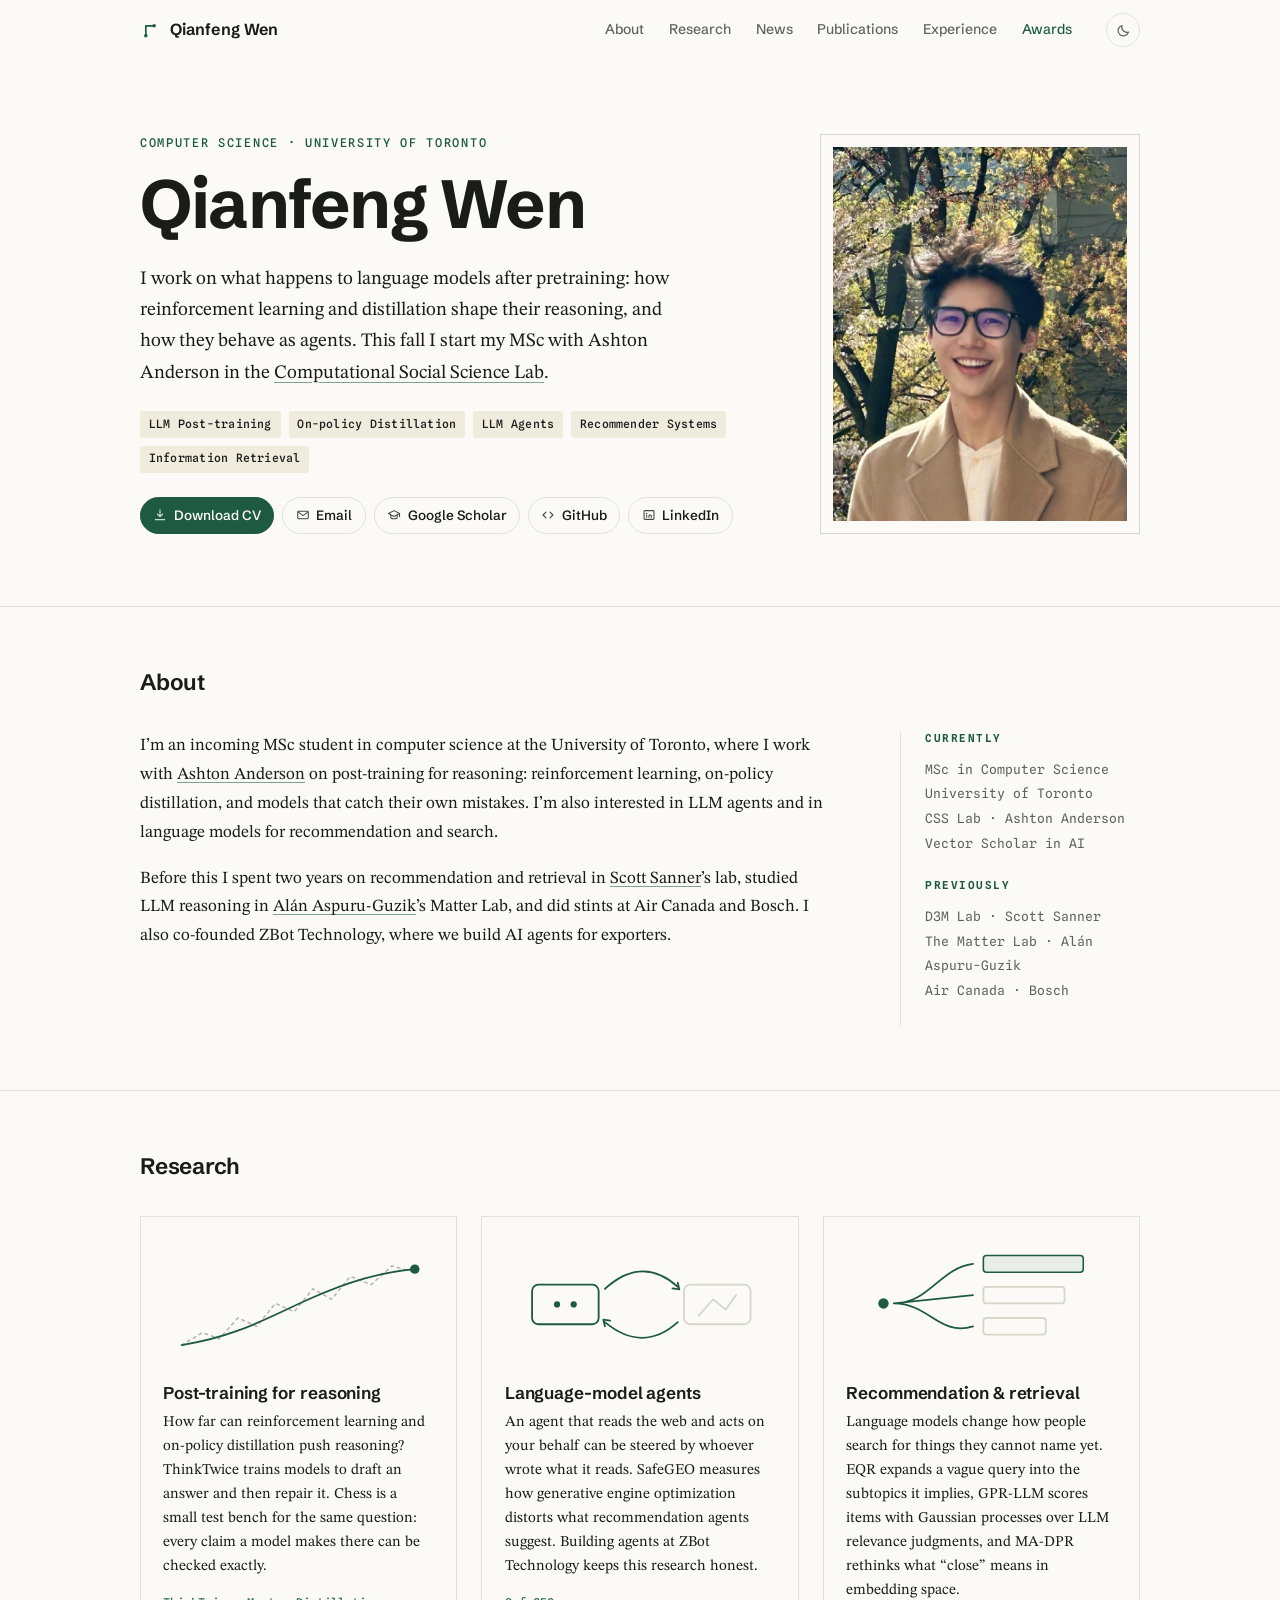
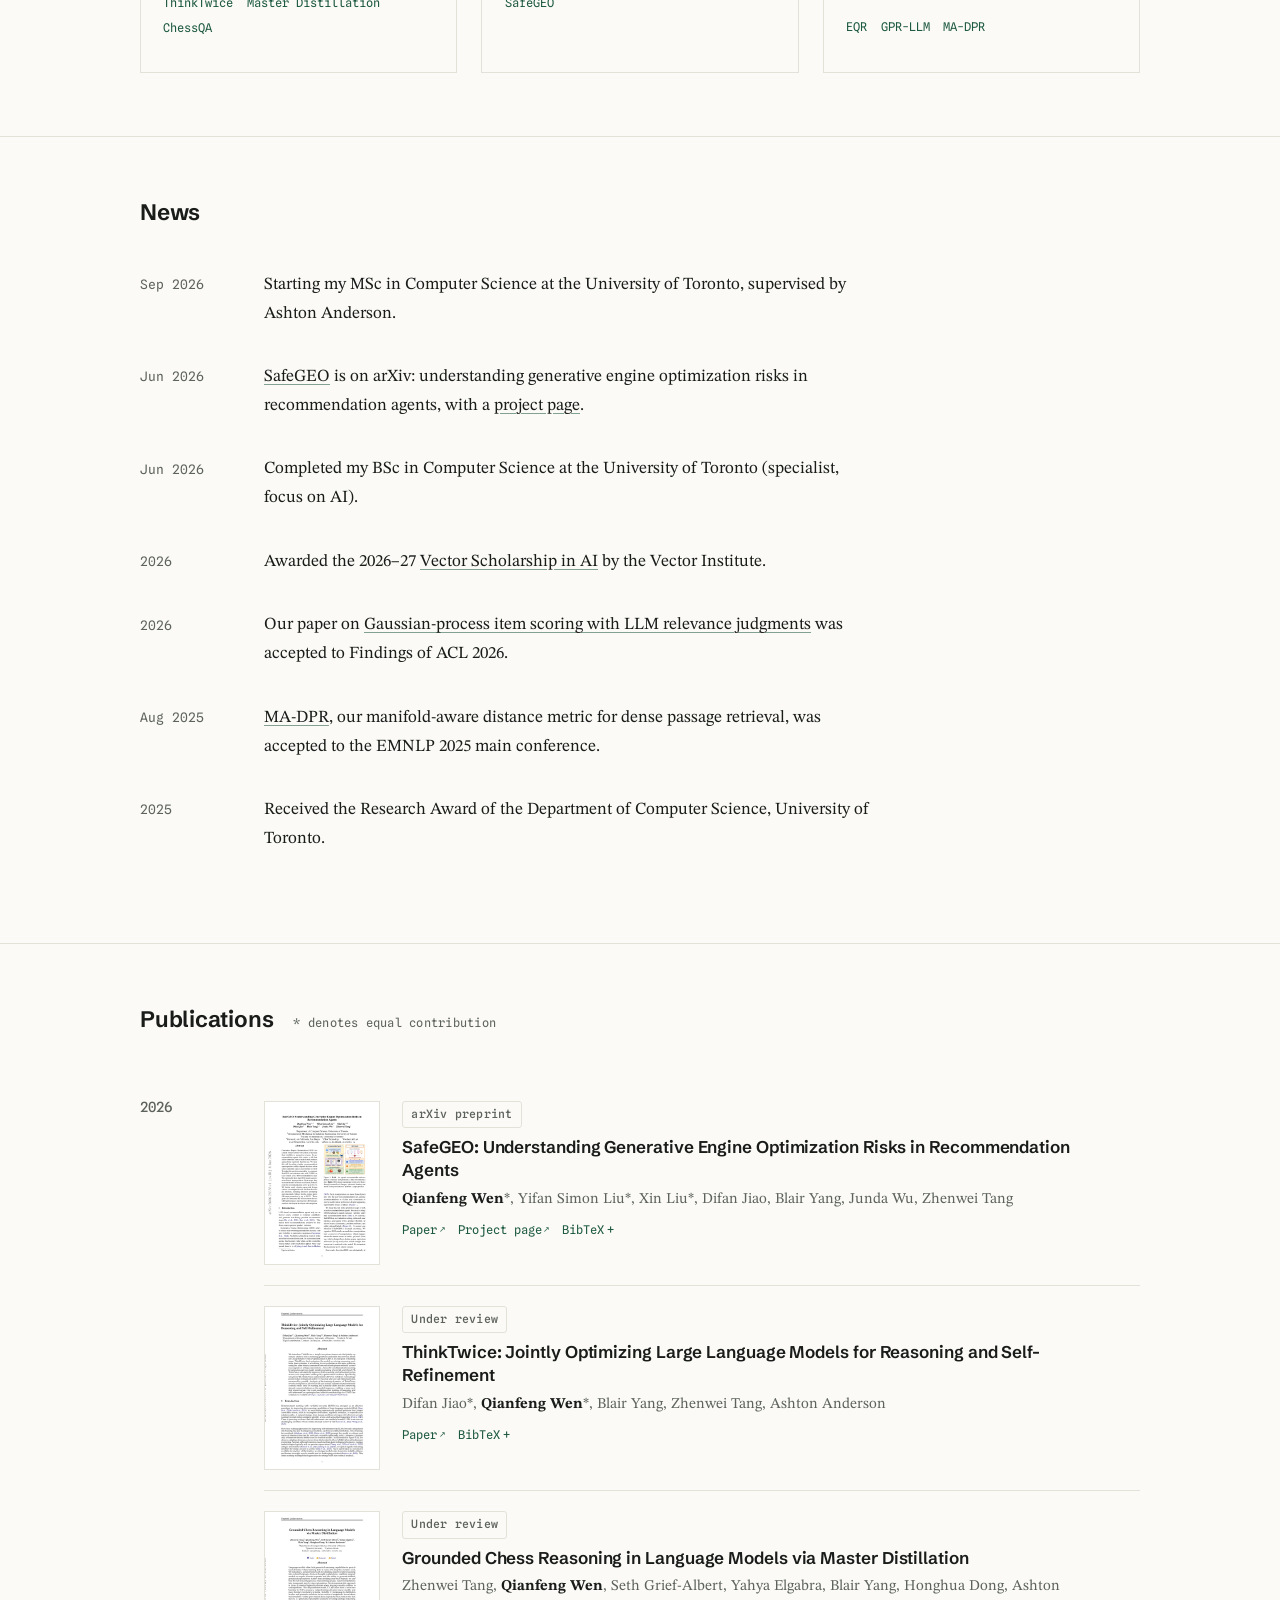
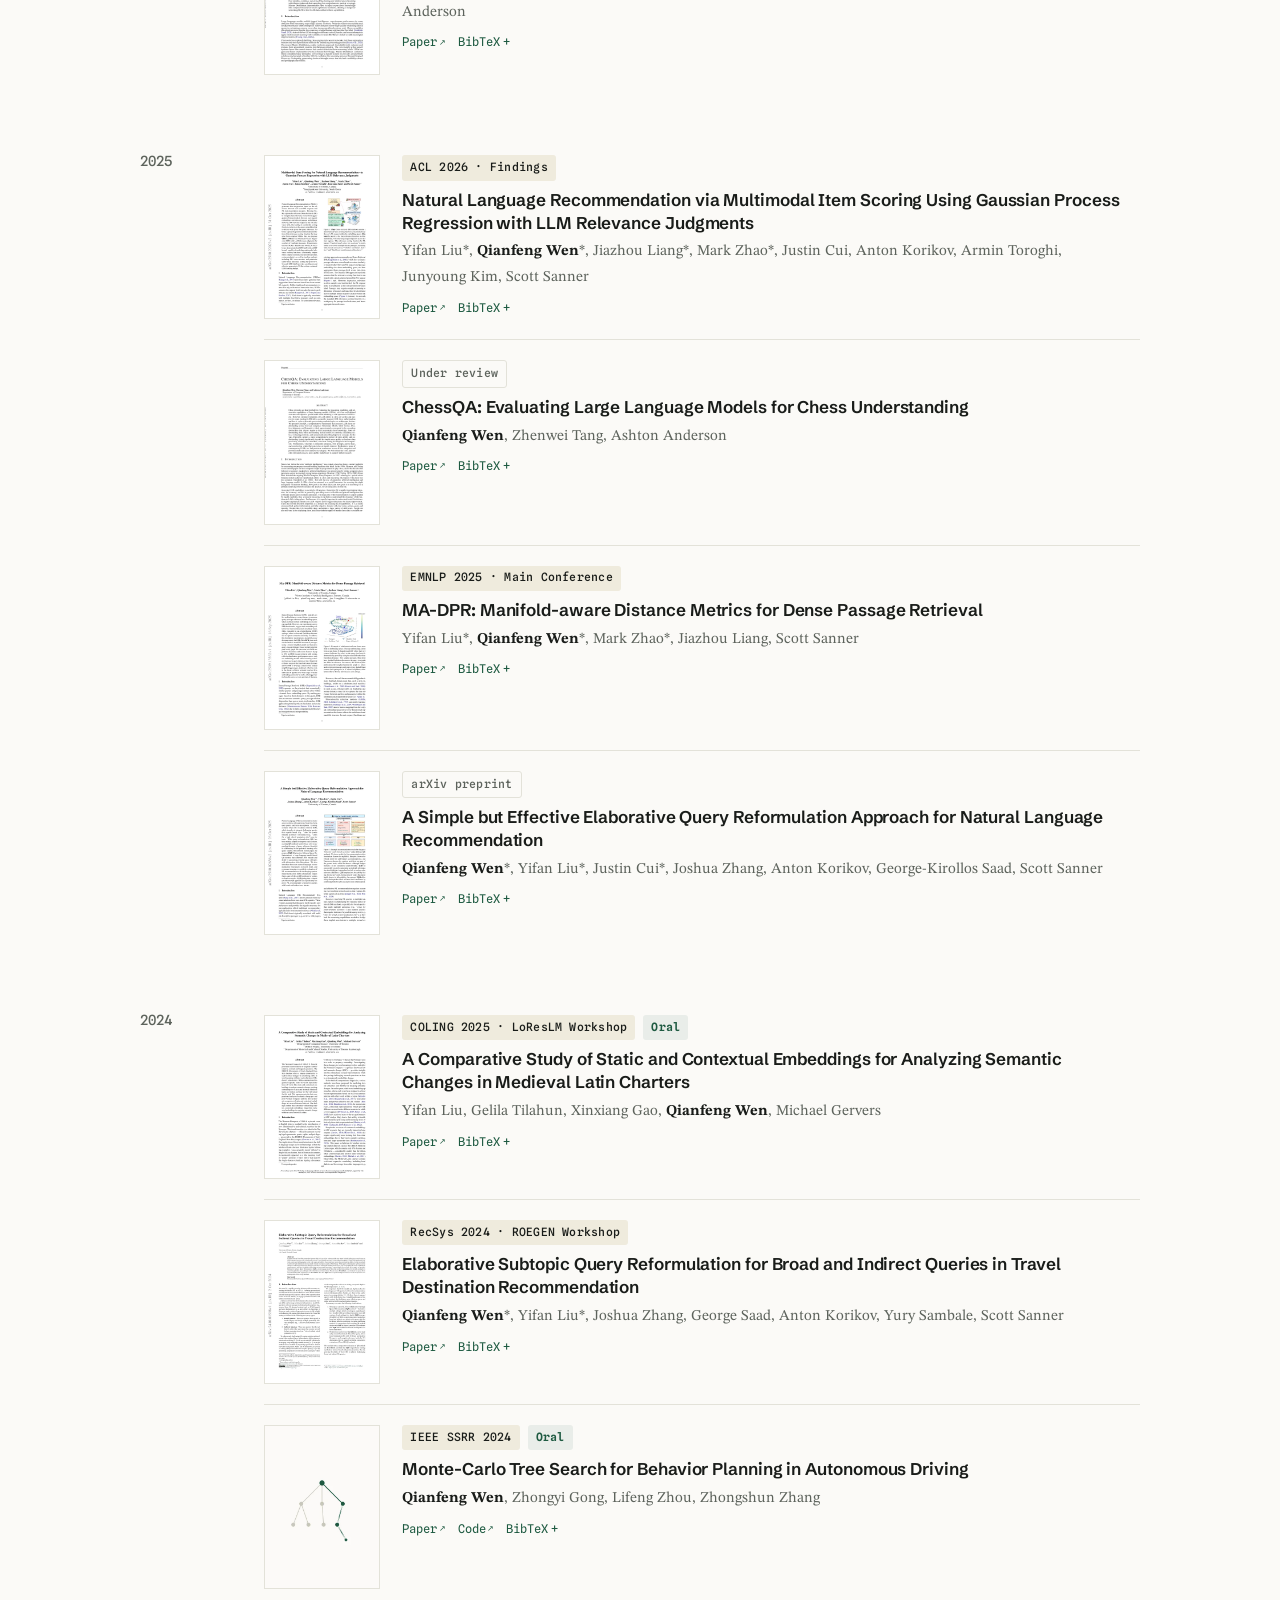
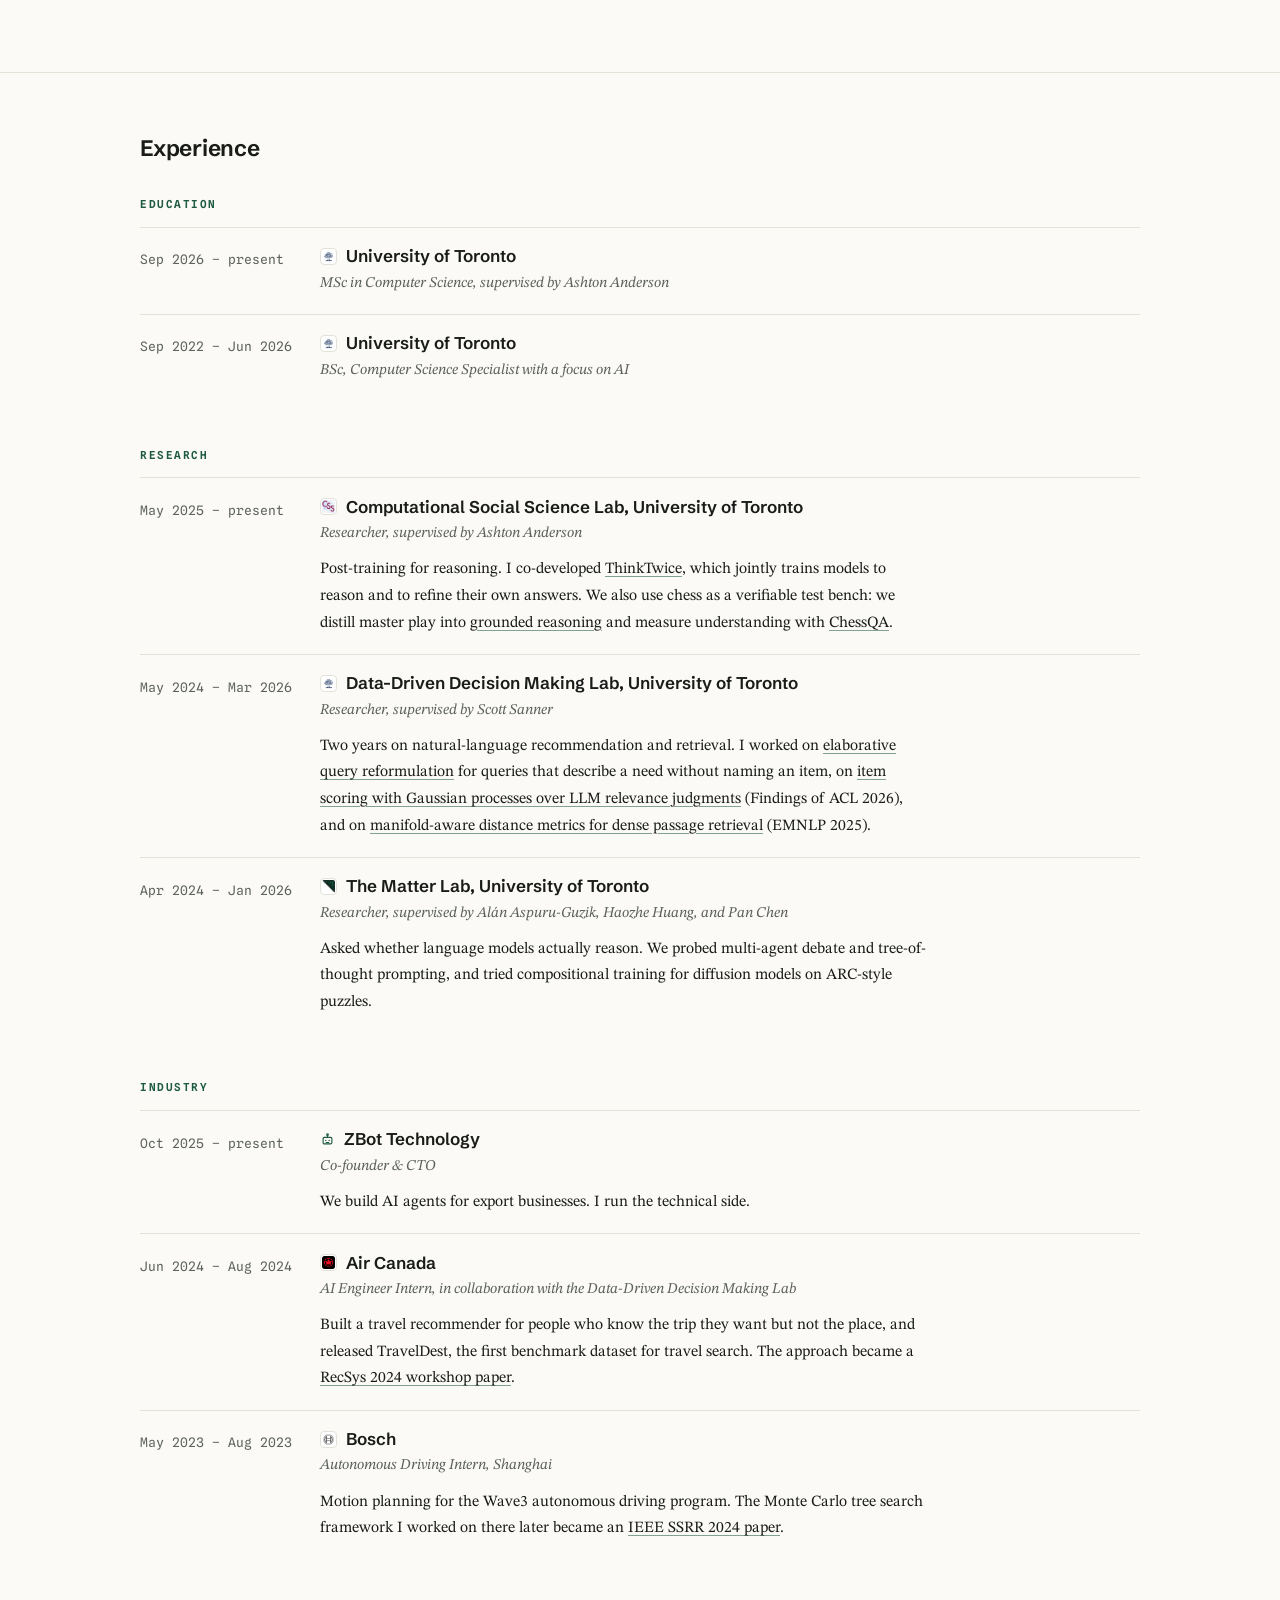
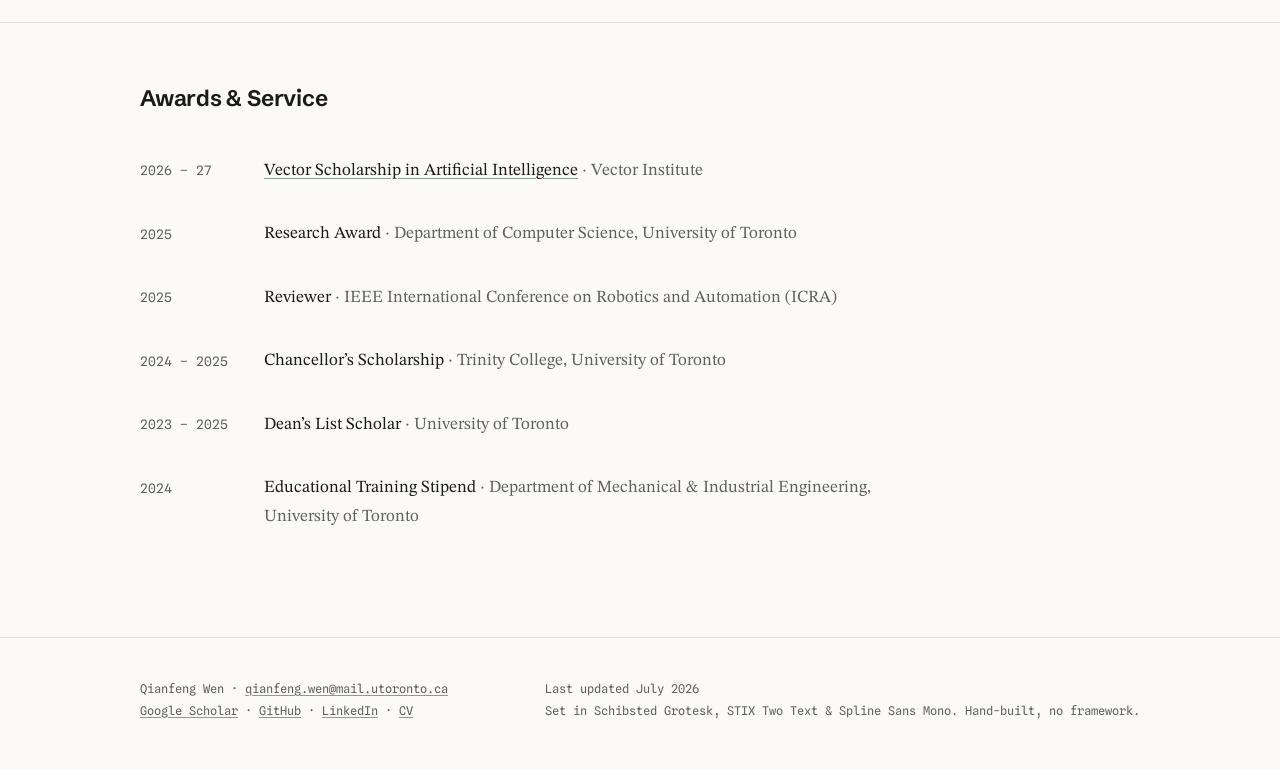
==== commit 17757fa9: "Sharper paper thumbnails, real organization logos - Publication thumbnails re-rendered from the sour" ====
--- a/index.html
+++ b/index.html
@@ -605,14 +605,14 @@
           <article class="xp">
             <time>Sep 2026 &ndash; present</time>
             <div>
-              <h4><svg width="15" height="15" viewBox="0 0 24 24" fill="none" stroke="currentColor" stroke-width="1.8" stroke-linecap="round" stroke-linejoin="round" aria-hidden="true"><path d="m2.5 9.5 9.5-5 9.5 5-9.5 5z"/><path d="M6.5 12v4.2c0 1 2.5 2.3 5.5 2.3s5.5-1.3 5.5-2.3V12"/><path d="M21.5 9.5V15"/></svg>University of Toronto</h4>
+              <h4><img class="org-logo" src="assets/img/orgs/uoft.png" alt="" width="16" height="16" loading="lazy">University of Toronto</h4>
               <span class="role">MSc in Computer Science, supervised by Ashton Anderson</span>
             </div>
           </article>
           <article class="xp">
             <time>Sep 2022 &ndash; Jun 2026</time>
             <div>
-              <h4><svg width="15" height="15" viewBox="0 0 24 24" fill="none" stroke="currentColor" stroke-width="1.8" stroke-linecap="round" stroke-linejoin="round" aria-hidden="true"><path d="m2.5 9.5 9.5-5 9.5 5-9.5 5z"/><path d="M6.5 12v4.2c0 1 2.5 2.3 5.5 2.3s5.5-1.3 5.5-2.3V12"/><path d="M21.5 9.5V15"/></svg>University of Toronto</h4>
+              <h4><img class="org-logo" src="assets/img/orgs/uoft.png" alt="" width="16" height="16" loading="lazy">University of Toronto</h4>
               <span class="role">BSc, Computer Science Specialist with a focus on AI</span>
             </div>
           </article>
@@ -623,7 +623,7 @@
           <article class="xp">
             <time>May 2025 &ndash; present</time>
             <div>
-              <h4><svg width="15" height="15" viewBox="0 0 24 24" fill="none" stroke="currentColor" stroke-width="1.8" stroke-linecap="round" stroke-linejoin="round" aria-hidden="true"><circle cx="12" cy="5.5" r="2.2"/><circle cx="5" cy="18" r="2.2"/><circle cx="19" cy="18" r="2.2"/><path d="M10.9 7.4 6 16M13.1 7.4 18 16M7.2 18h9.6"/></svg>Computational Social Science Lab, University of Toronto</h4>
+              <h4><img class="org-logo" src="assets/img/orgs/csslab.png" alt="" width="16" height="16" loading="lazy">Computational Social Science Lab, University of Toronto</h4>
               <span class="role">Researcher, supervised by Ashton Anderson</span>
               <p>Post-training for reasoning. I co-developed
                  <a href="#pub-thinktwice">ThinkTwice</a>, which jointly trains models to
@@ -636,7 +636,7 @@
           <article class="xp">
             <time>May 2024 &ndash; Mar 2026</time>
             <div>
-              <h4><svg width="15" height="15" viewBox="0 0 24 24" fill="none" stroke="currentColor" stroke-width="1.8" stroke-linecap="round" stroke-linejoin="round" aria-hidden="true"><circle cx="4.5" cy="12" r="1.9"/><path d="M6.5 12H11M11 12c4.5 0 4.5-6 9-6M11 12h9M11 12c4.5 0 4.5 6 9 6"/></svg>Data-Driven Decision Making Lab, University of Toronto</h4>
+              <h4><img class="org-logo" src="assets/img/orgs/uoft.png" alt="" width="16" height="16" loading="lazy">Data-Driven Decision Making Lab, University of Toronto</h4>
               <span class="role">Researcher, supervised by Scott Sanner</span>
               <p>Two years on natural-language recommendation and retrieval. I worked on
                  <a href="#pub-eqr">elaborative query reformulation</a> for queries that
@@ -650,7 +650,7 @@
           <article class="xp">
             <time>Apr 2024 &ndash; Jan 2026</time>
             <div>
-              <h4><svg width="15" height="15" viewBox="0 0 24 24" fill="none" stroke="currentColor" stroke-width="1.8" stroke-linecap="round" stroke-linejoin="round" aria-hidden="true"><path d="M12 3.5 19.36 7.75v8.5L12 20.5l-7.36-4.25v-8.5z"/><circle cx="12" cy="12" r="2.1"/></svg>The Matter Lab, University of Toronto</h4>
+              <h4><img class="org-logo" src="assets/img/orgs/matter.png" alt="" width="16" height="16" loading="lazy">The Matter Lab, University of Toronto</h4>
               <span class="role">Researcher, supervised by Al&aacute;n Aspuru-Guzik, Haozhe Huang, and Pan Chen</span>
               <p>Asked whether language models actually reason. We probed multi-agent debate
                  and tree-of-thought prompting, and tried compositional training for diffusion
@@ -672,7 +672,7 @@
           <article class="xp">
             <time>Jun 2024 &ndash; Aug 2024</time>
             <div>
-              <h4><svg width="15" height="15" viewBox="0 0 24 24" fill="none" stroke="currentColor" stroke-width="1.8" stroke-linecap="round" stroke-linejoin="round" aria-hidden="true"><path d="M21 4 3.5 10.7l6.2 2.6 2.6 6.2L21 4z"/><path d="M21 4 9.7 13.3"/></svg>Air Canada</h4>
+              <h4><img class="org-logo" src="assets/img/orgs/aircanada.png" alt="" width="16" height="16" loading="lazy">Air Canada</h4>
               <span class="role">AI Engineer Intern, in collaboration with the Data-Driven Decision Making Lab</span>
               <p>Built a travel recommender for people who know the trip they want but not
                  the place, and released TravelDest, the first benchmark dataset for travel
@@ -683,7 +683,7 @@
           <article class="xp">
             <time>May 2023 &ndash; Aug 2023</time>
             <div>
-              <h4><svg width="15" height="15" viewBox="0 0 24 24" fill="none" stroke="currentColor" stroke-width="1.8" stroke-linecap="round" stroke-linejoin="round" aria-hidden="true"><circle cx="12" cy="12" r="8.5"/><circle cx="12" cy="12" r="2.4"/><path d="M12 14.4v6M9.9 10.8 4.2 8.9M14.1 10.8l5.7-1.9"/></svg>Bosch</h4>
+              <h4><img class="org-logo" src="assets/img/orgs/bosch.png" alt="" width="16" height="16" loading="lazy">Bosch</h4>
               <span class="role">Autonomous Driving Intern, Shanghai</span>
               <p>Motion planning for the Wave3 autonomous driving program. The Monte Carlo
                  tree search framework I worked on there later became an
--- a/css/main.css
+++ b/css/main.css
@@ -837,6 +837,18 @@
   color: var(--accent);
 }
 
+.xp h4 .org-logo {
+  flex: none;
+  margin-top: 0.15em;
+  width: 17px;
+  height: 17px;
+  object-fit: contain;
+  background: #fff;
+  border: 1px solid var(--hairline);
+  border-radius: 4px;
+  padding: 1px;
+}
+
 .xp .role {
   display: block;
   font-family: var(--font-body);
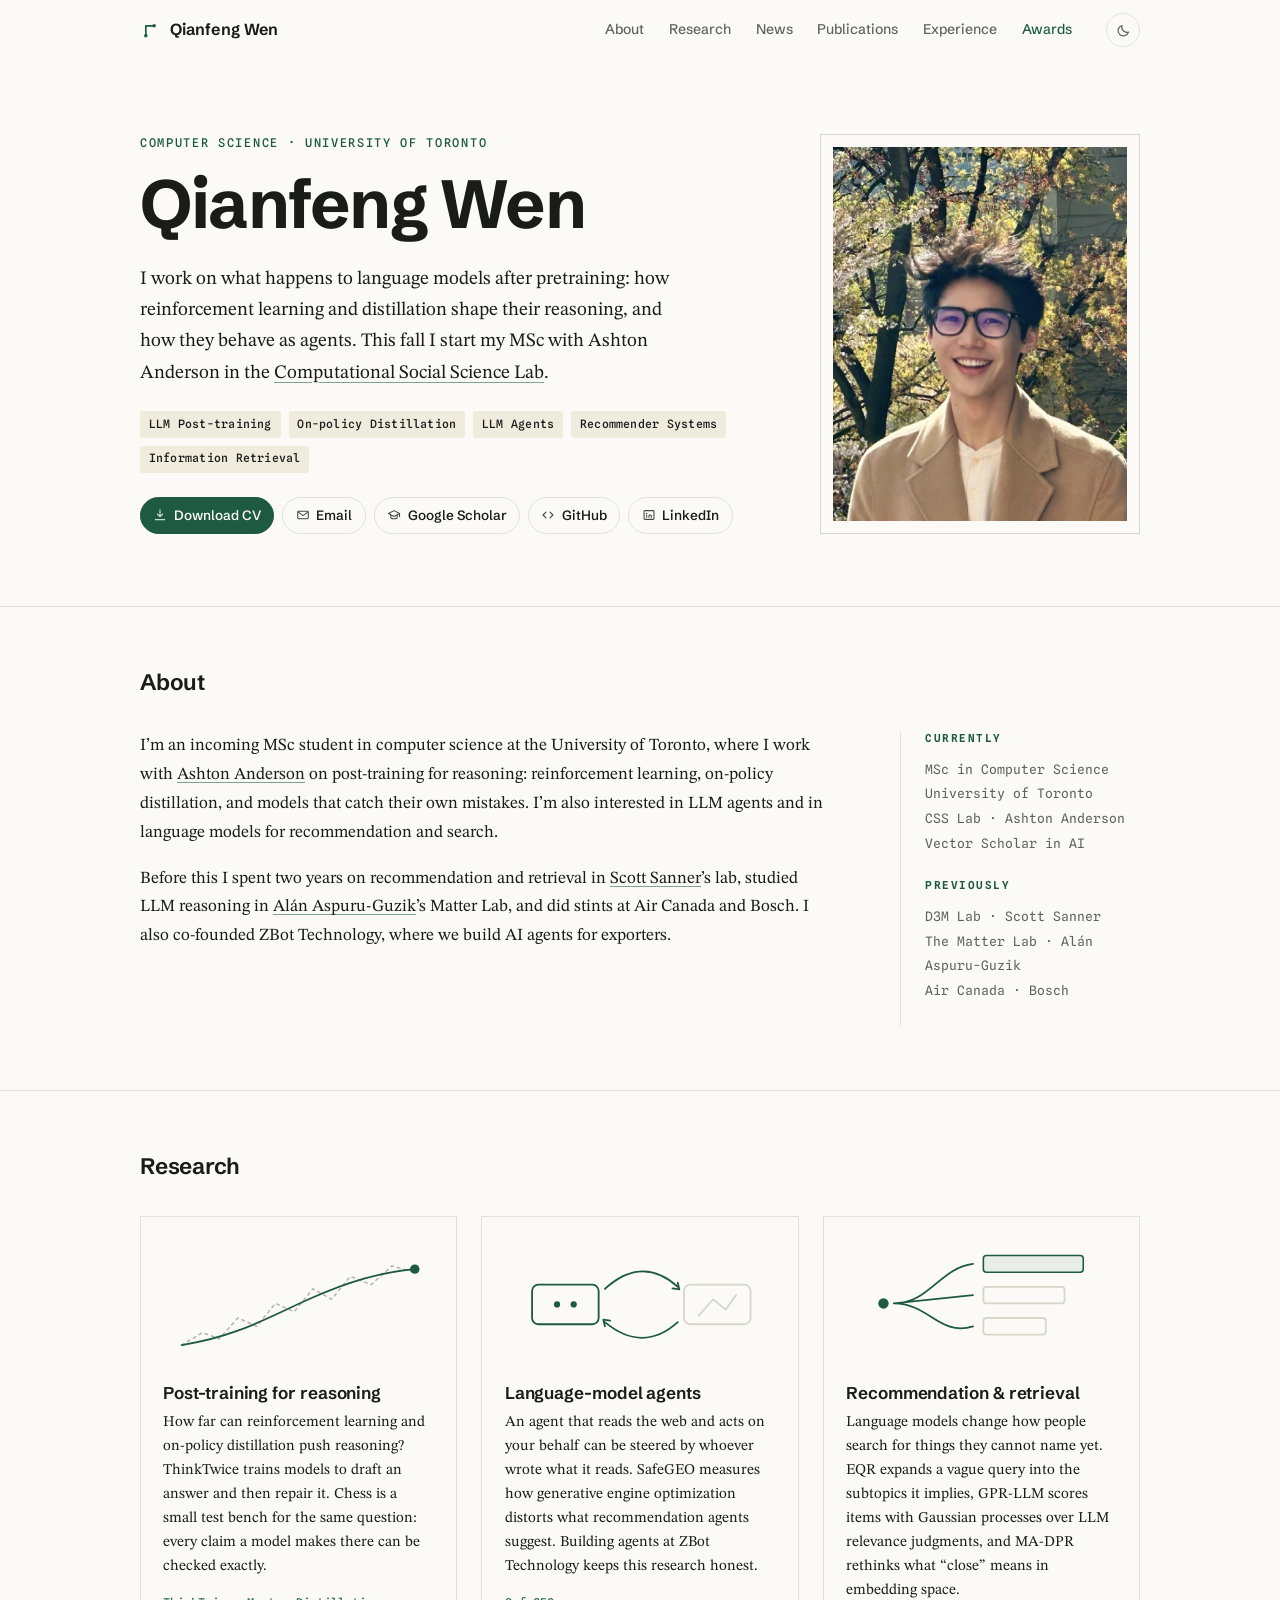
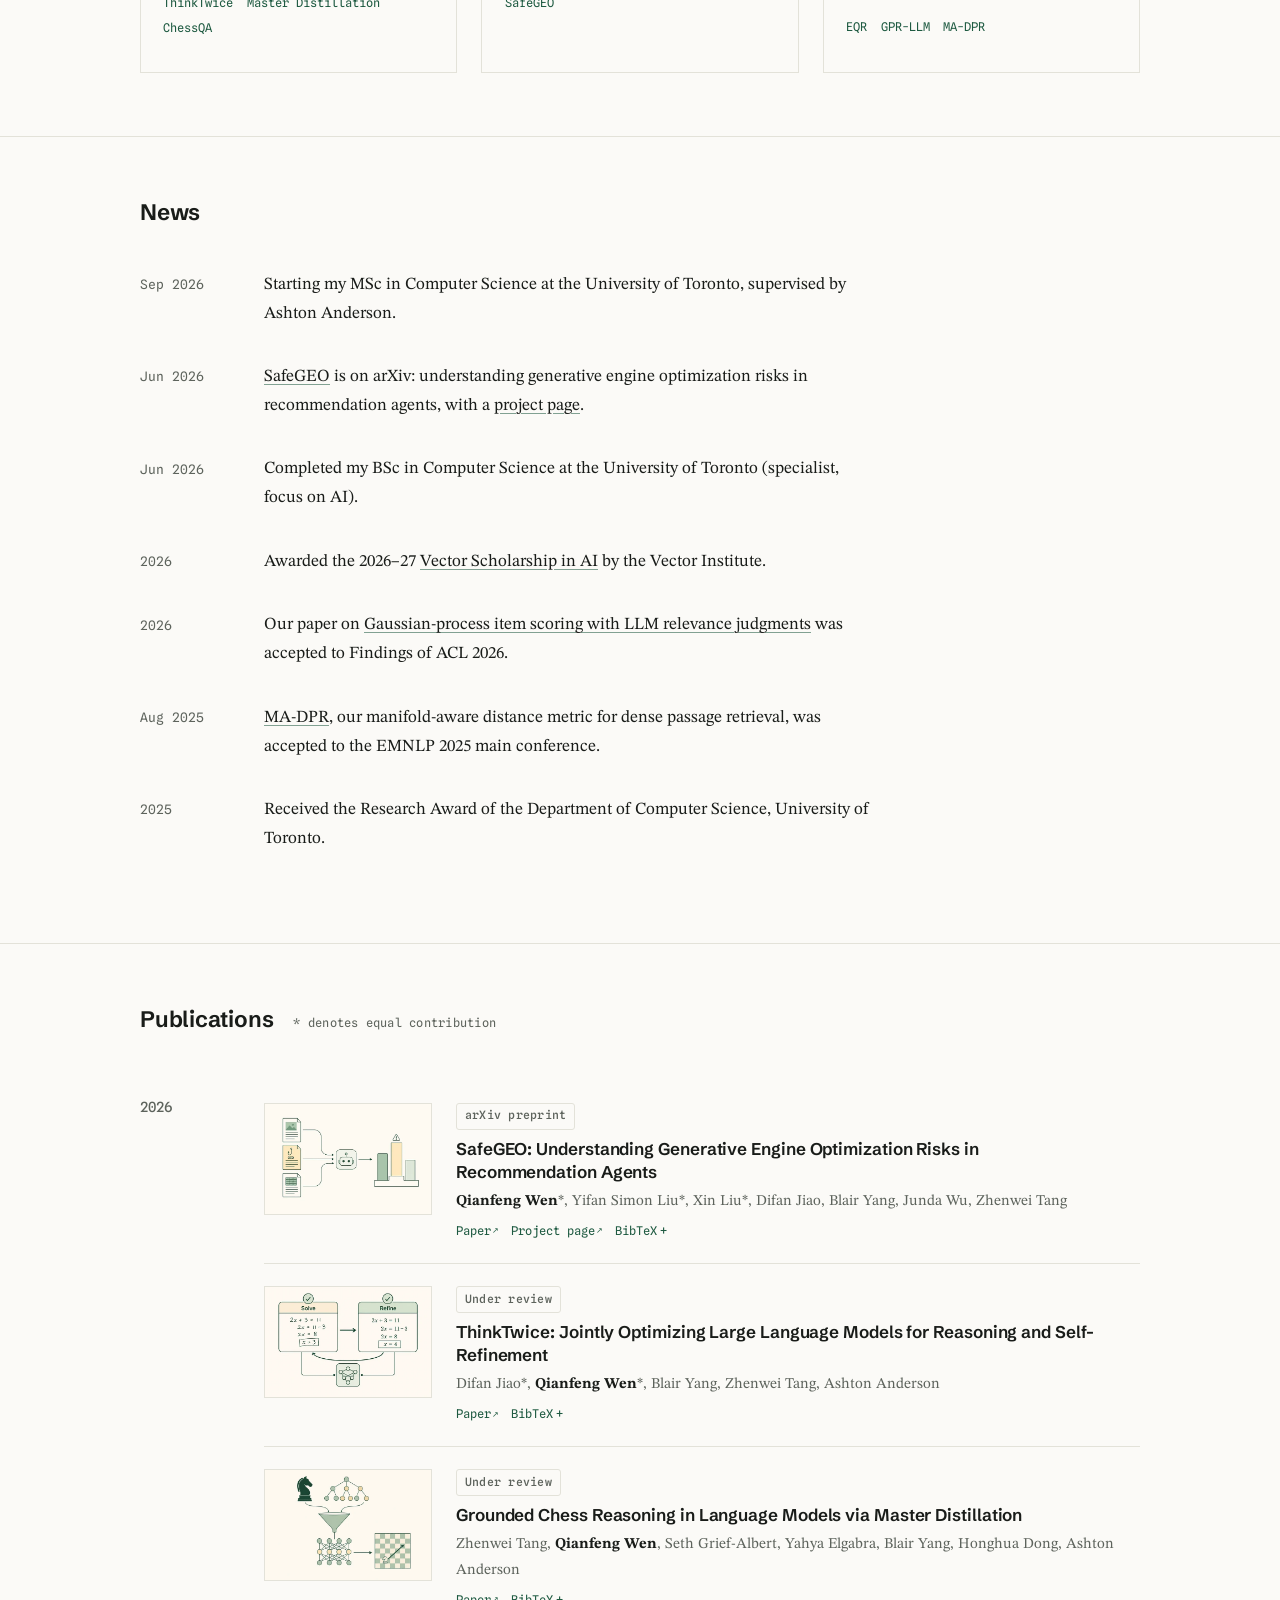
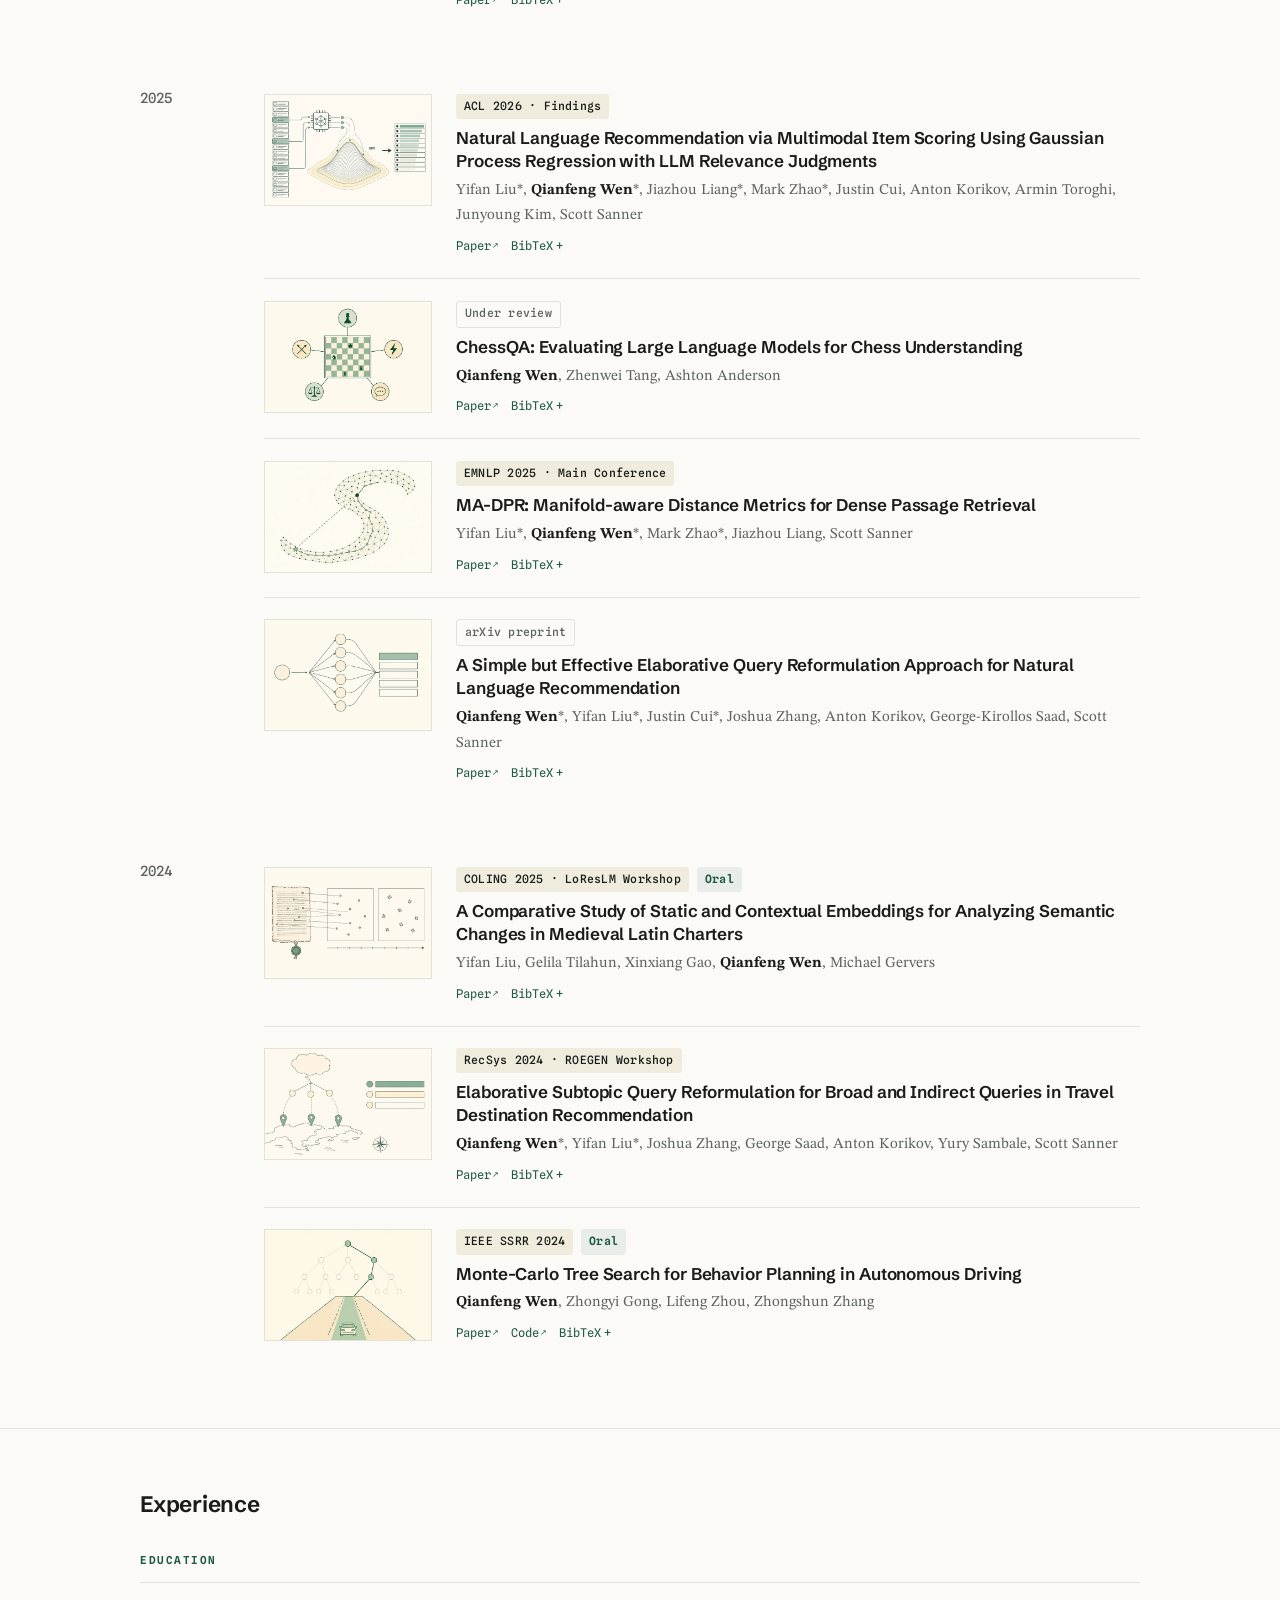
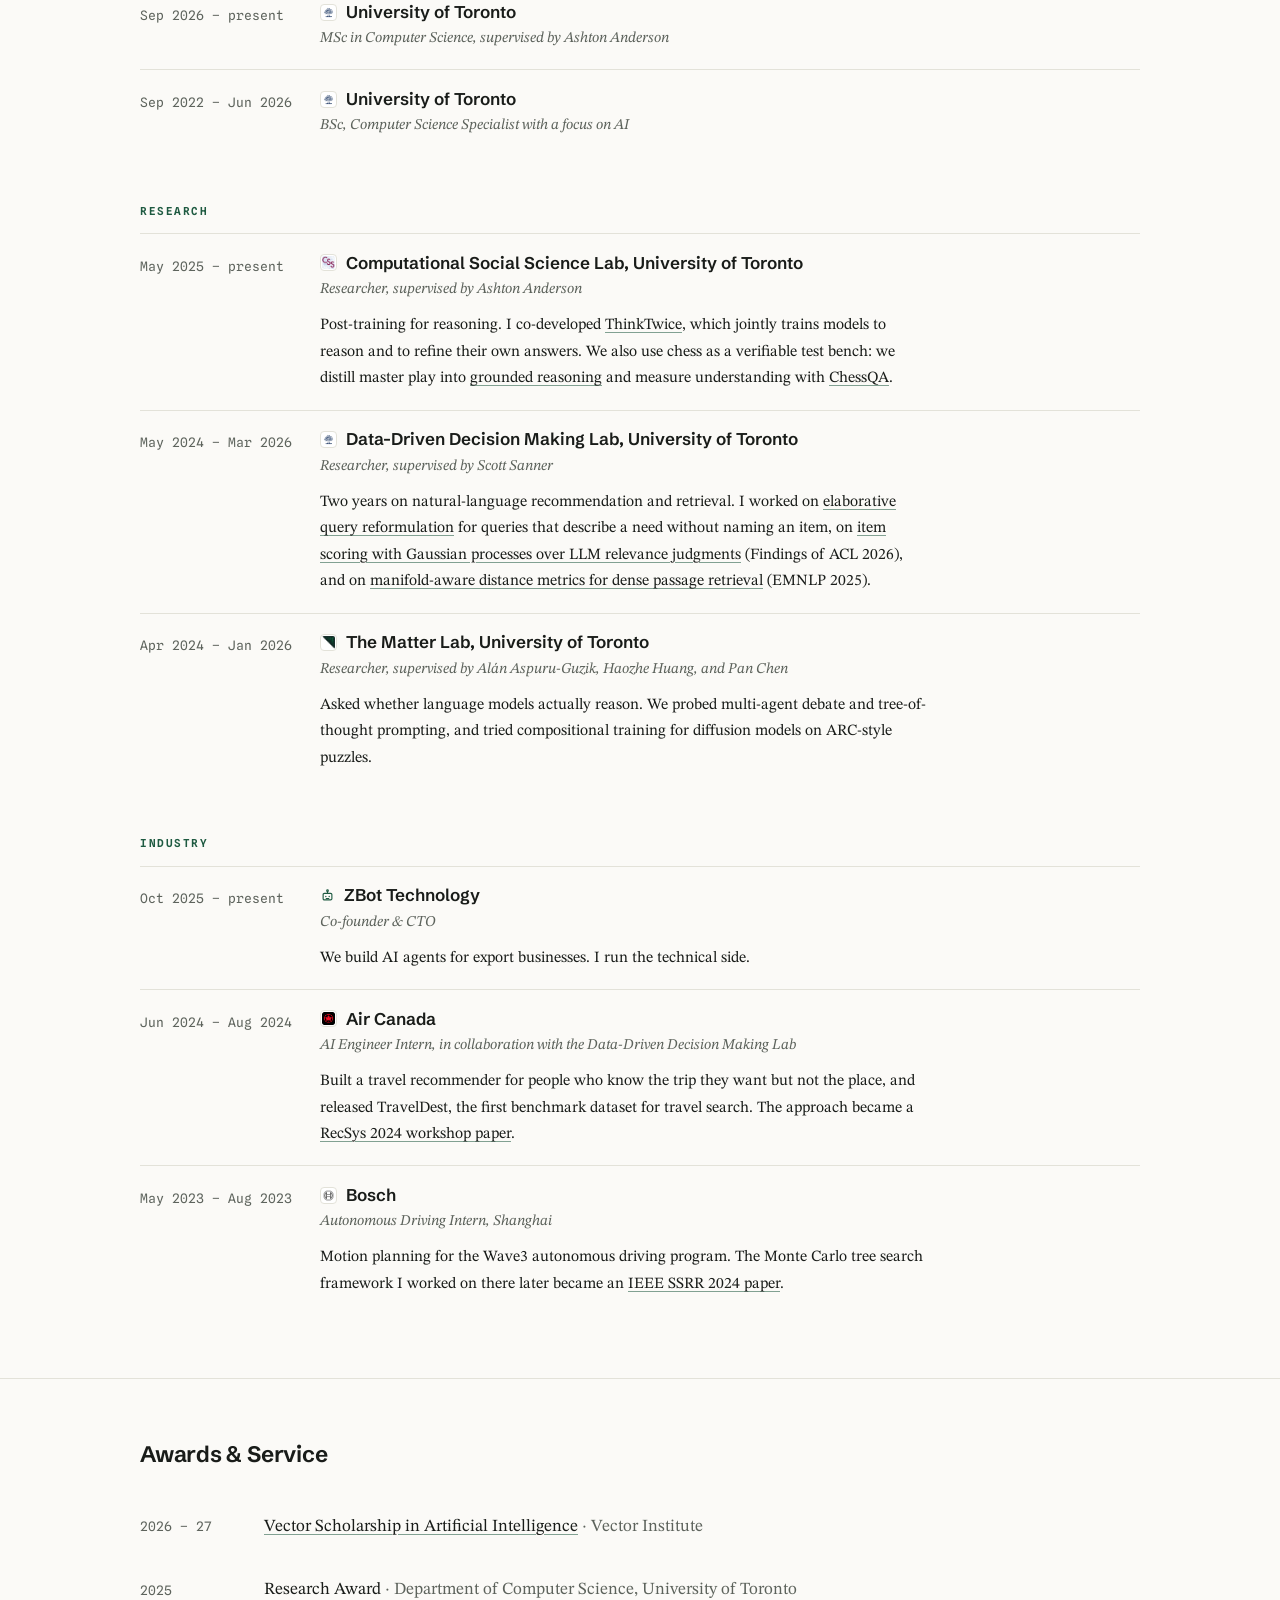
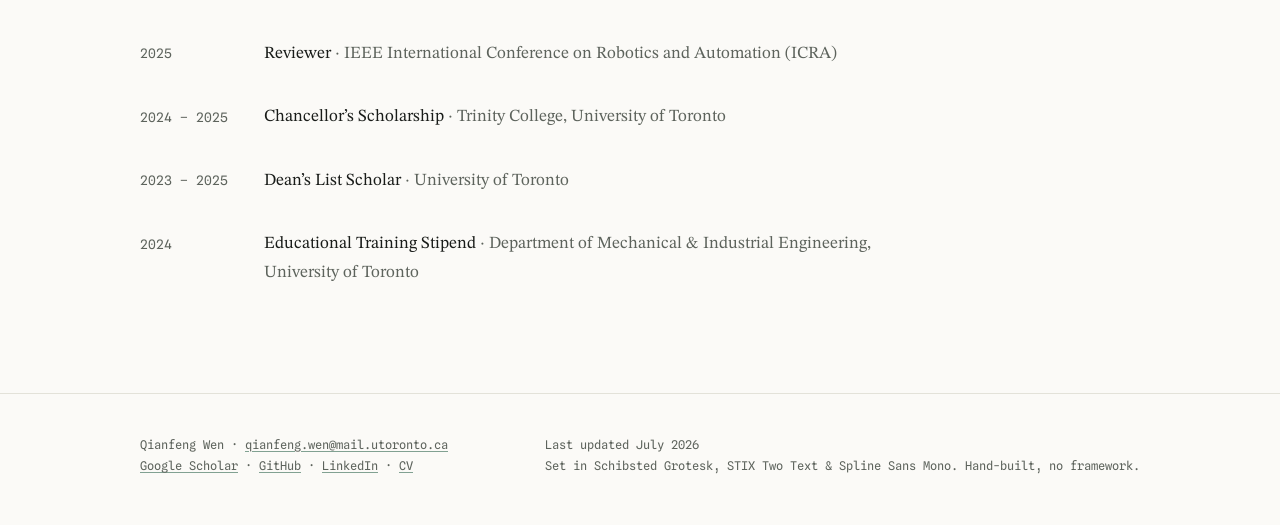
==== commit 4c9f1b8f: "Method-figure redrawings for publications, generated with gpt-image-2 - Each paper's thumbnail is no" ====
--- a/index.html
+++ b/index.html
@@ -304,7 +304,7 @@
           <ol class="pub-list">
             <li class="pub" id="pub-safegeo">
               <a class="pub-thumb" href="https://arxiv.org/abs/2606.28356" tabindex="-1" aria-hidden="true">
-                <img src="assets/img/pubs/safegeo.webp" alt="" loading="lazy" width="400" height="566">
+                <img src="assets/img/pubs/safegeo.webp" alt="" loading="lazy" width="600" height="400">
               </a>
               <div class="pub-body">
                 <div class="pub-eyebrow"><span class="venue preprint">arXiv preprint</span></div>
@@ -332,7 +332,7 @@
             </li>
             <li class="pub" id="pub-thinktwice">
               <a class="pub-thumb" href="https://arxiv.org/abs/2604.01591" tabindex="-1" aria-hidden="true">
-                <img src="assets/img/pubs/thinktwice.webp" alt="" loading="lazy" width="400" height="566">
+                <img src="assets/img/pubs/thinktwice.webp" alt="" loading="lazy" width="600" height="400">
               </a>
               <div class="pub-body">
                 <div class="pub-eyebrow"><span class="venue preprint">Under review</span></div>
@@ -359,7 +359,7 @@
             </li>
             <li class="pub" id="pub-chess-distill">
               <a class="pub-thumb" href="https://arxiv.org/abs/2603.20510" tabindex="-1" aria-hidden="true">
-                <img src="assets/img/pubs/chess-distill.webp" alt="" loading="lazy" width="400" height="566">
+                <img src="assets/img/pubs/chess-distill.webp" alt="" loading="lazy" width="600" height="400">
               </a>
               <div class="pub-body">
                 <div class="pub-eyebrow"><span class="venue preprint">Under review</span></div>
@@ -392,7 +392,7 @@
           <ol class="pub-list">
             <li class="pub" id="pub-gpr-llm">
               <a class="pub-thumb" href="https://arxiv.org/abs/2510.22023" tabindex="-1" aria-hidden="true">
-                <img src="assets/img/pubs/gpr-llm.webp" alt="" loading="lazy" width="400" height="566">
+                <img src="assets/img/pubs/gpr-llm.webp" alt="" loading="lazy" width="600" height="400">
               </a>
               <div class="pub-body">
                 <div class="pub-eyebrow"><span class="venue">ACL 2026 &middot; Findings</span></div>
@@ -419,7 +419,7 @@
             </li>
             <li class="pub" id="pub-chessqa">
               <a class="pub-thumb" href="https://arxiv.org/abs/2510.23948" tabindex="-1" aria-hidden="true">
-                <img src="assets/img/pubs/chessqa.webp" alt="" loading="lazy" width="400" height="566">
+                <img src="assets/img/pubs/chessqa.webp" alt="" loading="lazy" width="600" height="400">
               </a>
               <div class="pub-body">
                 <div class="pub-eyebrow"><span class="venue preprint">Under review</span></div>
@@ -446,7 +446,7 @@
             </li>
             <li class="pub" id="pub-ma-dpr">
               <a class="pub-thumb" href="https://arxiv.org/abs/2509.13562" tabindex="-1" aria-hidden="true">
-                <img src="assets/img/pubs/ma-dpr.webp" alt="" loading="lazy" width="400" height="566">
+                <img src="assets/img/pubs/ma-dpr.webp" alt="" loading="lazy" width="600" height="400">
               </a>
               <div class="pub-body">
                 <div class="pub-eyebrow"><span class="venue">EMNLP 2025 &middot; Main Conference</span></div>
@@ -473,7 +473,7 @@
             </li>
             <li class="pub" id="pub-eqr">
               <a class="pub-thumb" href="https://arxiv.org/abs/2510.02656" tabindex="-1" aria-hidden="true">
-                <img src="assets/img/pubs/eqr.webp" alt="" loading="lazy" width="400" height="566">
+                <img src="assets/img/pubs/eqr.webp" alt="" loading="lazy" width="600" height="400">
               </a>
               <div class="pub-body">
                 <div class="pub-eyebrow"><span class="venue preprint">arXiv preprint</span></div>
@@ -506,7 +506,7 @@
           <ol class="pub-list">
             <li class="pub" id="pub-latin-charters">
               <a class="pub-thumb" href="https://aclanthology.org/2025.loreslm-1.14/" tabindex="-1" aria-hidden="true">
-                <img src="assets/img/pubs/latin-charters.webp" alt="" loading="lazy" width="400" height="566">
+                <img src="assets/img/pubs/latin-charters.webp" alt="" loading="lazy" width="600" height="400">
               </a>
               <div class="pub-body">
                 <div class="pub-eyebrow"><span class="venue">COLING 2025 &middot; LoResLM Workshop</span>
@@ -536,7 +536,7 @@
             </li>
             <li class="pub" id="pub-travel-eqr">
               <a class="pub-thumb" href="https://arxiv.org/abs/2410.01598" tabindex="-1" aria-hidden="true">
-                <img src="assets/img/pubs/travel-eqr.webp" alt="" loading="lazy" width="400" height="566">
+                <img src="assets/img/pubs/travel-eqr.webp" alt="" loading="lazy" width="600" height="400">
               </a>
               <div class="pub-body">
                 <div class="pub-eyebrow"><span class="venue">RecSys 2024 &middot; ROEGEN Workshop</span></div>
@@ -563,7 +563,7 @@
             </li>
             <li class="pub" id="pub-mcts-driving">
               <a class="pub-thumb" href="https://ieeexplore.ieee.org/abstract/document/10770028" tabindex="-1" aria-hidden="true">
-                <img src="assets/img/pubs/mcts-driving.webp" alt="" loading="lazy" width="400" height="566">
+                <img src="assets/img/pubs/mcts-driving.webp" alt="" loading="lazy" width="600" height="400">
               </a>
               <div class="pub-body">
                 <div class="pub-eyebrow"><span class="venue">IEEE SSRR 2024</span>
--- a/css/main.css
+++ b/css/main.css
@@ -608,9 +608,9 @@
 
 .pub {
   display: grid;
-  grid-template-columns: 7.25rem minmax(0, 1fr);
-  gap: 1.4rem;
-  padding: 1.25rem 1.1rem 1.25rem 0;
+  grid-template-columns: 10.5rem minmax(0, 1fr);
+  gap: 1.5rem;
+  padding: 1.35rem 1.1rem 1.35rem 0;
   border-top: 1px solid var(--hairline);
 }
 
@@ -621,10 +621,10 @@
 .pub-thumb {
   display: block;
   align-self: start;
-  aspect-ratio: 400 / 566;
+  aspect-ratio: 3 / 2;
   overflow: hidden;
   border: 1px solid var(--hairline);
-  background: #fff;
+  background: #FBFAF7;
   transition: border-color 150ms ease;
 }
 
@@ -993,8 +993,12 @@
   }
 
   .pub {
-    grid-template-columns: 4.25rem minmax(0, 1fr);
+    grid-template-columns: 1fr;
     gap: 0.9rem;
+  }
+
+  .pub-thumb {
+    max-width: 24rem;
   }
 
   .news-list li,
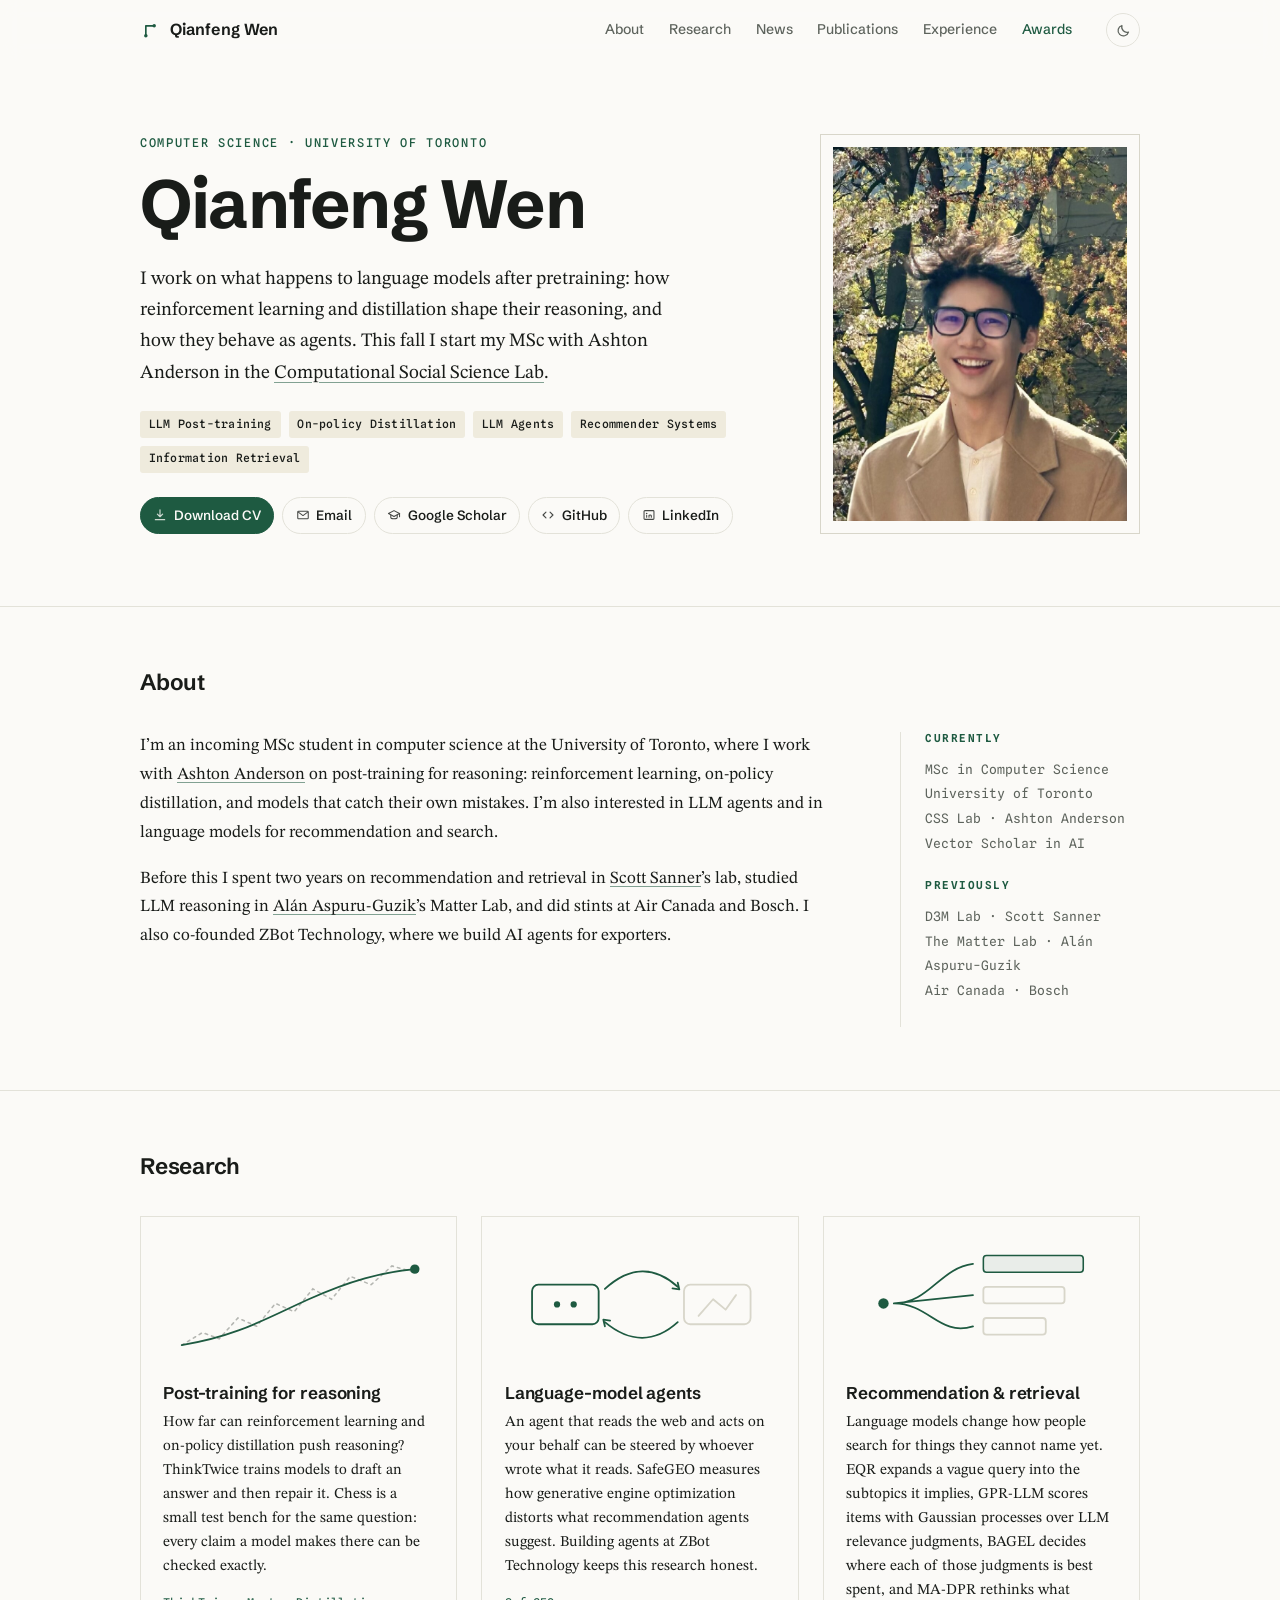
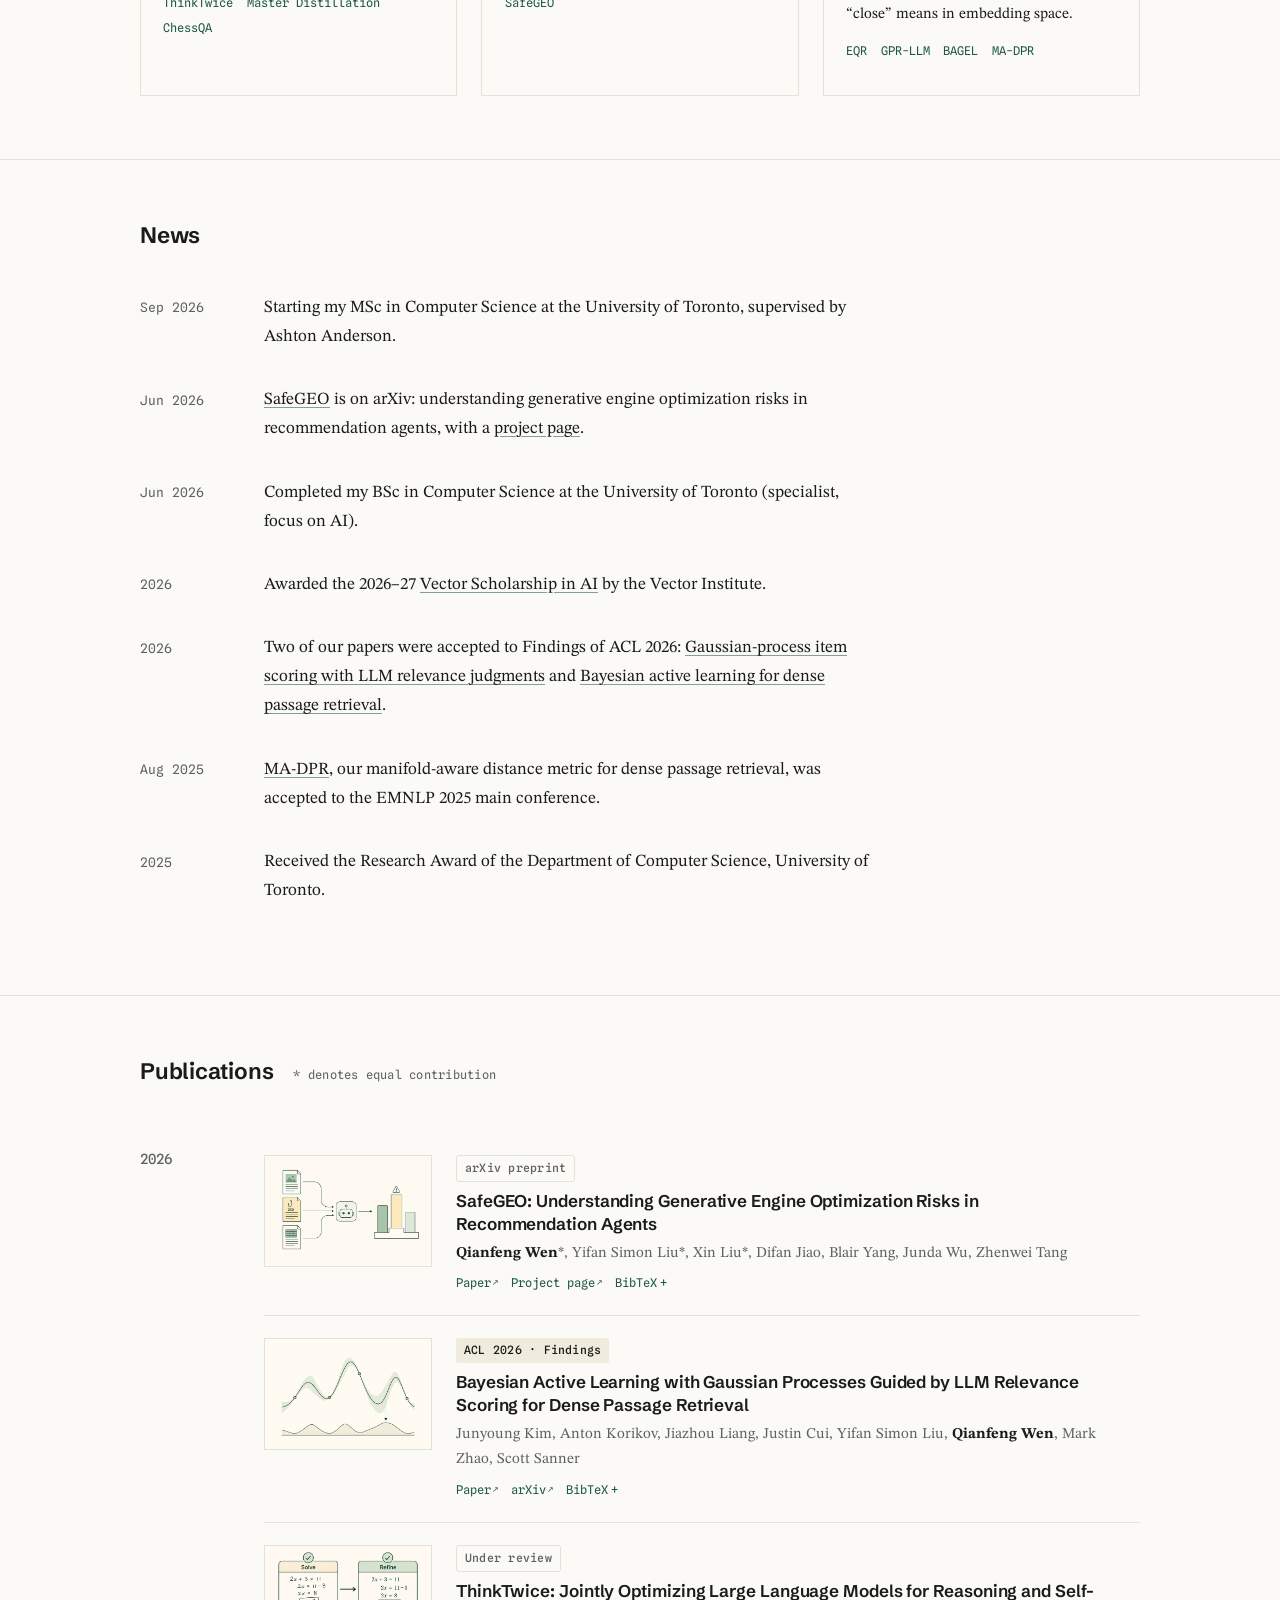
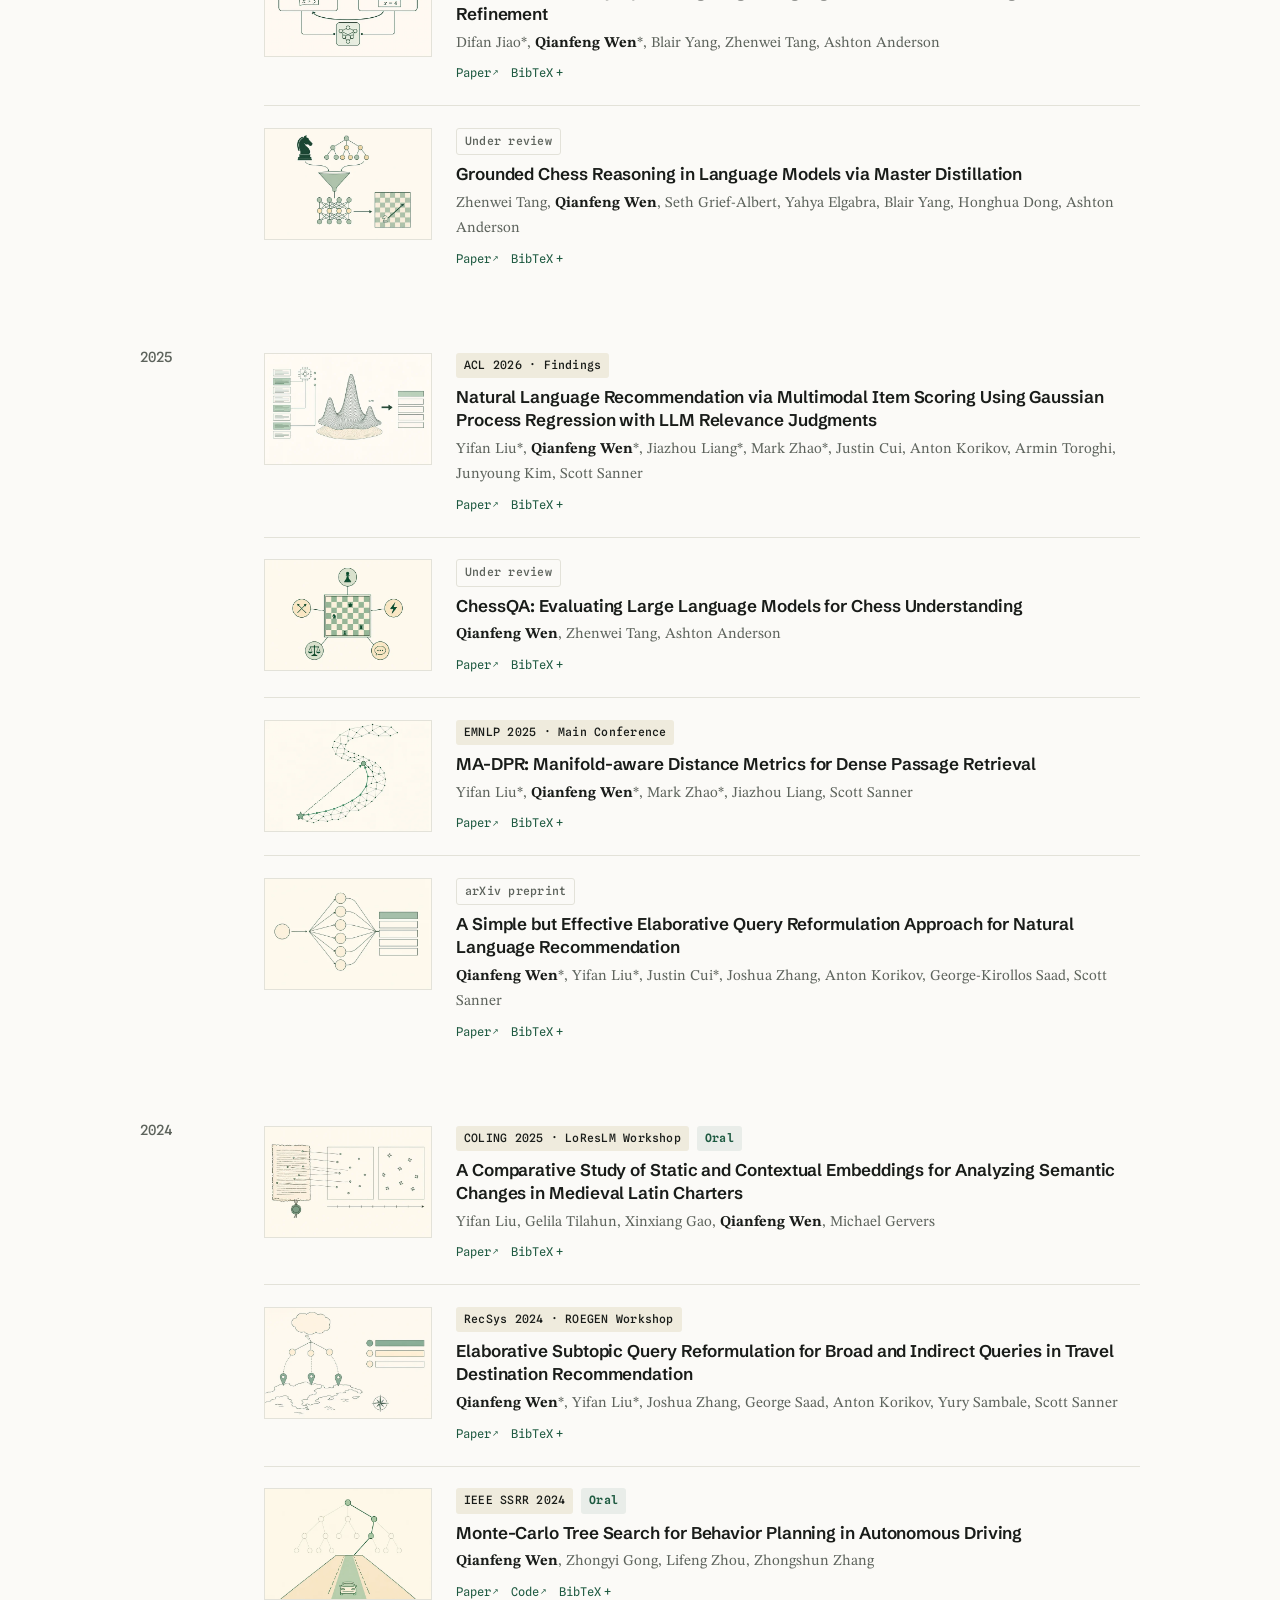
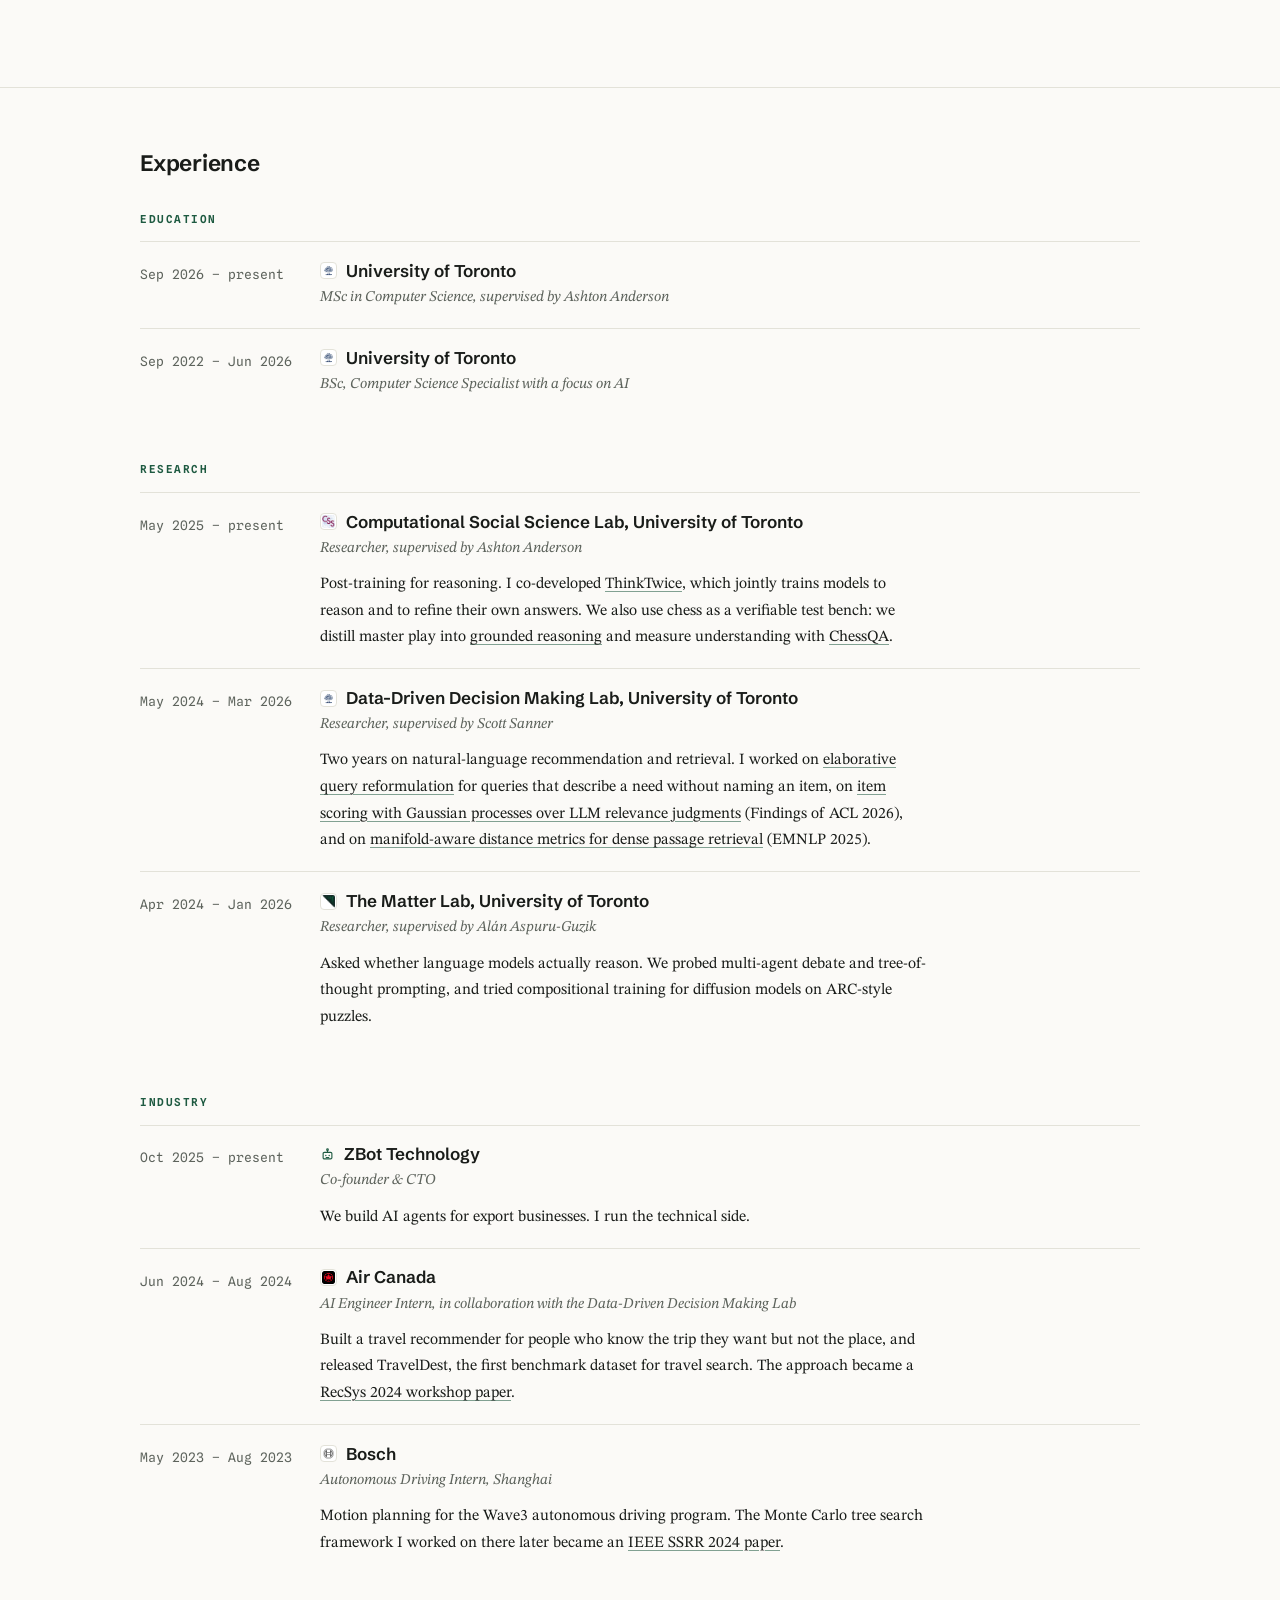
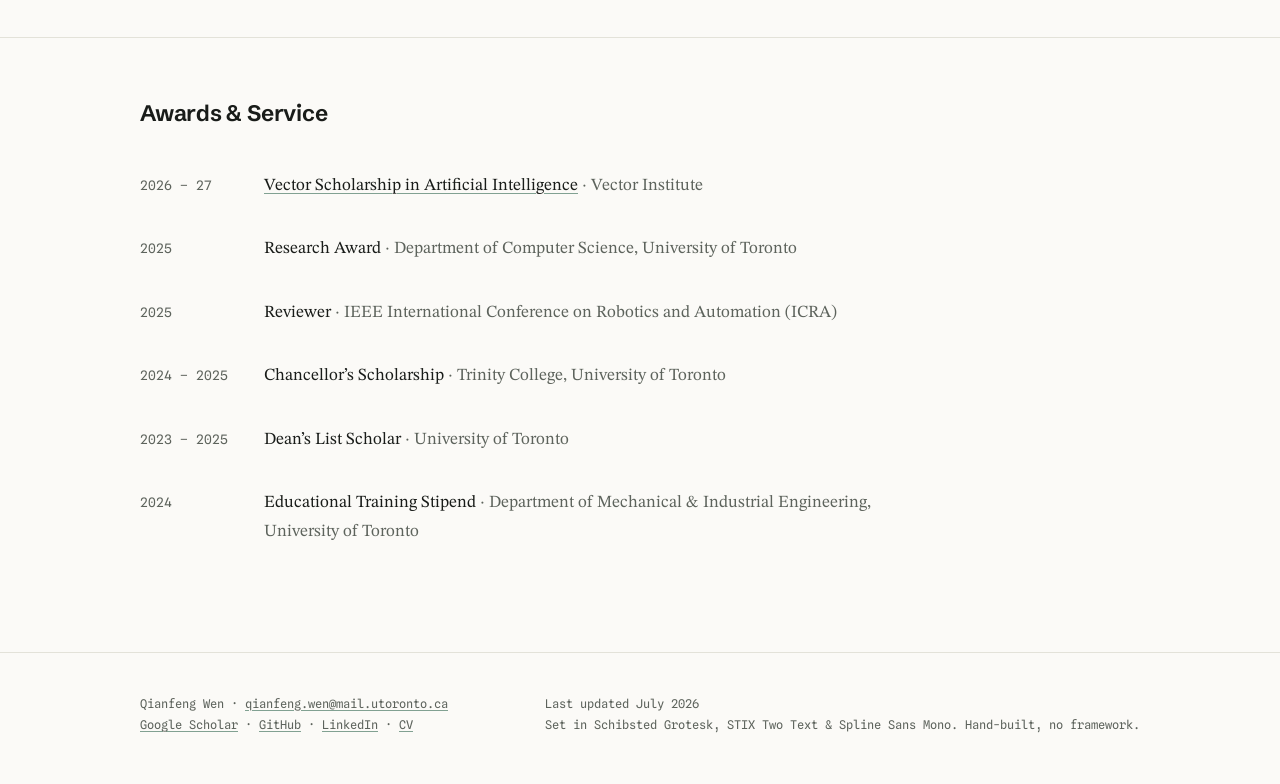
==== commit 58f89549: "Add BAGEL (ACL 2026 Findings) everywhere; CV source now lives in-repo - BAGEL paper on the site: pub" ====
--- a/index.html
+++ b/index.html
@@ -239,11 +239,13 @@
             <h3>Recommendation &amp; retrieval</h3>
             <p>Language models change how people search for things they cannot name yet.
                EQR expands a vague query into the subtopics it implies, GPR-LLM scores items
-               with Gaussian processes over LLM relevance judgments, and MA-DPR rethinks what
+               with Gaussian processes over LLM relevance judgments, BAGEL decides where each
+               of those judgments is best spent, and MA-DPR rethinks what
                &ldquo;close&rdquo; means in embedding space.</p>
             <p class="thread-papers">
               <a href="#pub-eqr">EQR</a>
               <a href="#pub-gpr-llm">GPR-LLM</a>
+              <a href="#pub-bagel">BAGEL</a>
               <a href="#pub-ma-dpr">MA-DPR</a>
             </p>
           </article>
@@ -277,7 +279,7 @@
           </li>
           <li>
             <time datetime="2026">2026</time>
-            <p>Our paper on <a href="https://arxiv.org/abs/2510.22023">Gaussian-process item scoring with LLM relevance judgments</a> was accepted to Findings of ACL 2026.</p>
+            <p>Two of our papers were accepted to Findings of ACL 2026: <a href="https://arxiv.org/abs/2510.22023">Gaussian-process item scoring with LLM relevance judgments</a> and <a href="https://aclanthology.org/2026.findings-acl.481/">Bayesian active learning for dense passage retrieval</a>.</p>
           </li>
           <li>
             <time datetime="2025-08">Aug 2025</time>
@@ -325,6 +327,36 @@
       archivePrefix={arXiv},
       primaryClass={cs.IR},
       url={https://arxiv.org/abs/2606.28356},
+}</pre>
+                  </details>
+                </div>
+              </div>
+            </li>
+            <li class="pub" id="pub-bagel">
+              <a class="pub-thumb" href="https://aclanthology.org/2026.findings-acl.481/" tabindex="-1" aria-hidden="true">
+                <img src="assets/img/pubs/bagel.webp" alt="" loading="lazy" width="600" height="400">
+              </a>
+              <div class="pub-body">
+                <div class="pub-eyebrow"><span class="venue">ACL 2026 &middot; Findings</span></div>
+                <h4 class="pub-title"><a href="https://aclanthology.org/2026.findings-acl.481/">Bayesian Active Learning with Gaussian Processes Guided by LLM Relevance Scoring for Dense Passage Retrieval</a></h4>
+                <p class="pub-authors">Junyoung Kim, Anton Korikov, Jiazhou Liang, Justin Cui, Yifan Simon Liu, <span class="me">Qianfeng Wen</span>, Mark Zhao, Scott Sanner</p>
+                <div class="pub-meta">
+                  <span class="pub-links">
+                    <a href="https://aclanthology.org/2026.findings-acl.481/">Paper</a>
+                    <a href="https://arxiv.org/abs/2604.17906">arXiv</a>
+                  </span>
+                  <details class="bibtex">
+                    <summary>BibTeX</summary>
+                    <pre>@inproceedings{kim-etal-2026-bayesian,
+    title = "{B}ayesian Active Learning with {G}aussian Processes Guided by {LLM} Relevance Scoring for Dense Passage Retrieval",
+    author = "Kim, Junyoung and Korikov, Anton and Liang, Jiazhou and Cui, Justin and Liu, Yifan Simon and Wen, Qianfeng and Zhao, Mark and Sanner, Scott",
+    booktitle = "Findings of the Association for Computational Linguistics: ACL 2026",
+    month = jul,
+    year = "2026",
+    address = "San Diego, California, United States",
+    publisher = "Association for Computational Linguistics",
+    url = "https://aclanthology.org/2026.findings-acl.481/",
+    pages = "9884--9898"
 }</pre>
                   </details>
                 </div>
@@ -651,7 +683,7 @@
             <time>Apr 2024 &ndash; Jan 2026</time>
             <div>
               <h4><img class="org-logo" src="assets/img/orgs/matter.png" alt="" width="16" height="16" loading="lazy">The Matter Lab, University of Toronto</h4>
-              <span class="role">Researcher, supervised by Al&aacute;n Aspuru-Guzik, Haozhe Huang, and Pan Chen</span>
+              <span class="role">Researcher, supervised by Al&aacute;n Aspuru-Guzik</span>
               <p>Asked whether language models actually reason. We probed multi-agent debate
                  and tree-of-thought prompting, and tried compositional training for diffusion
                  models on ARC-style puzzles.</p>
